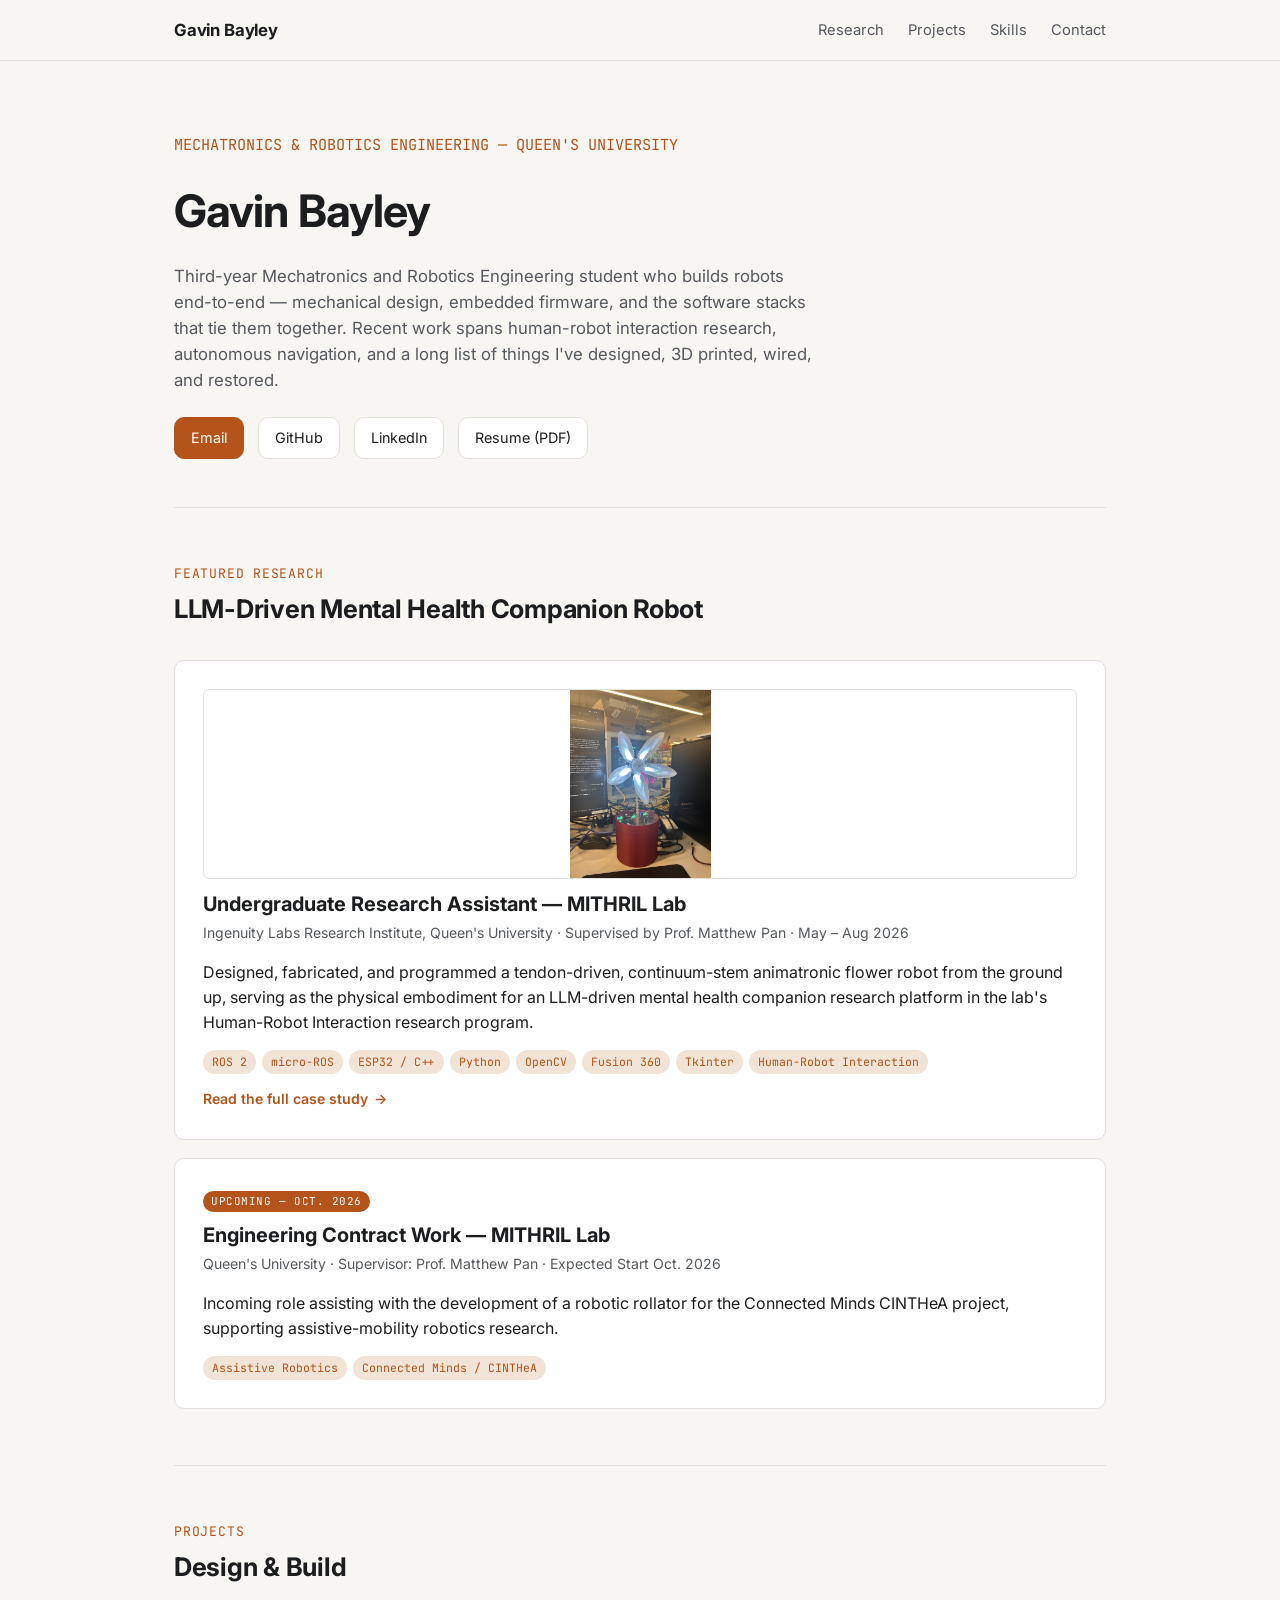
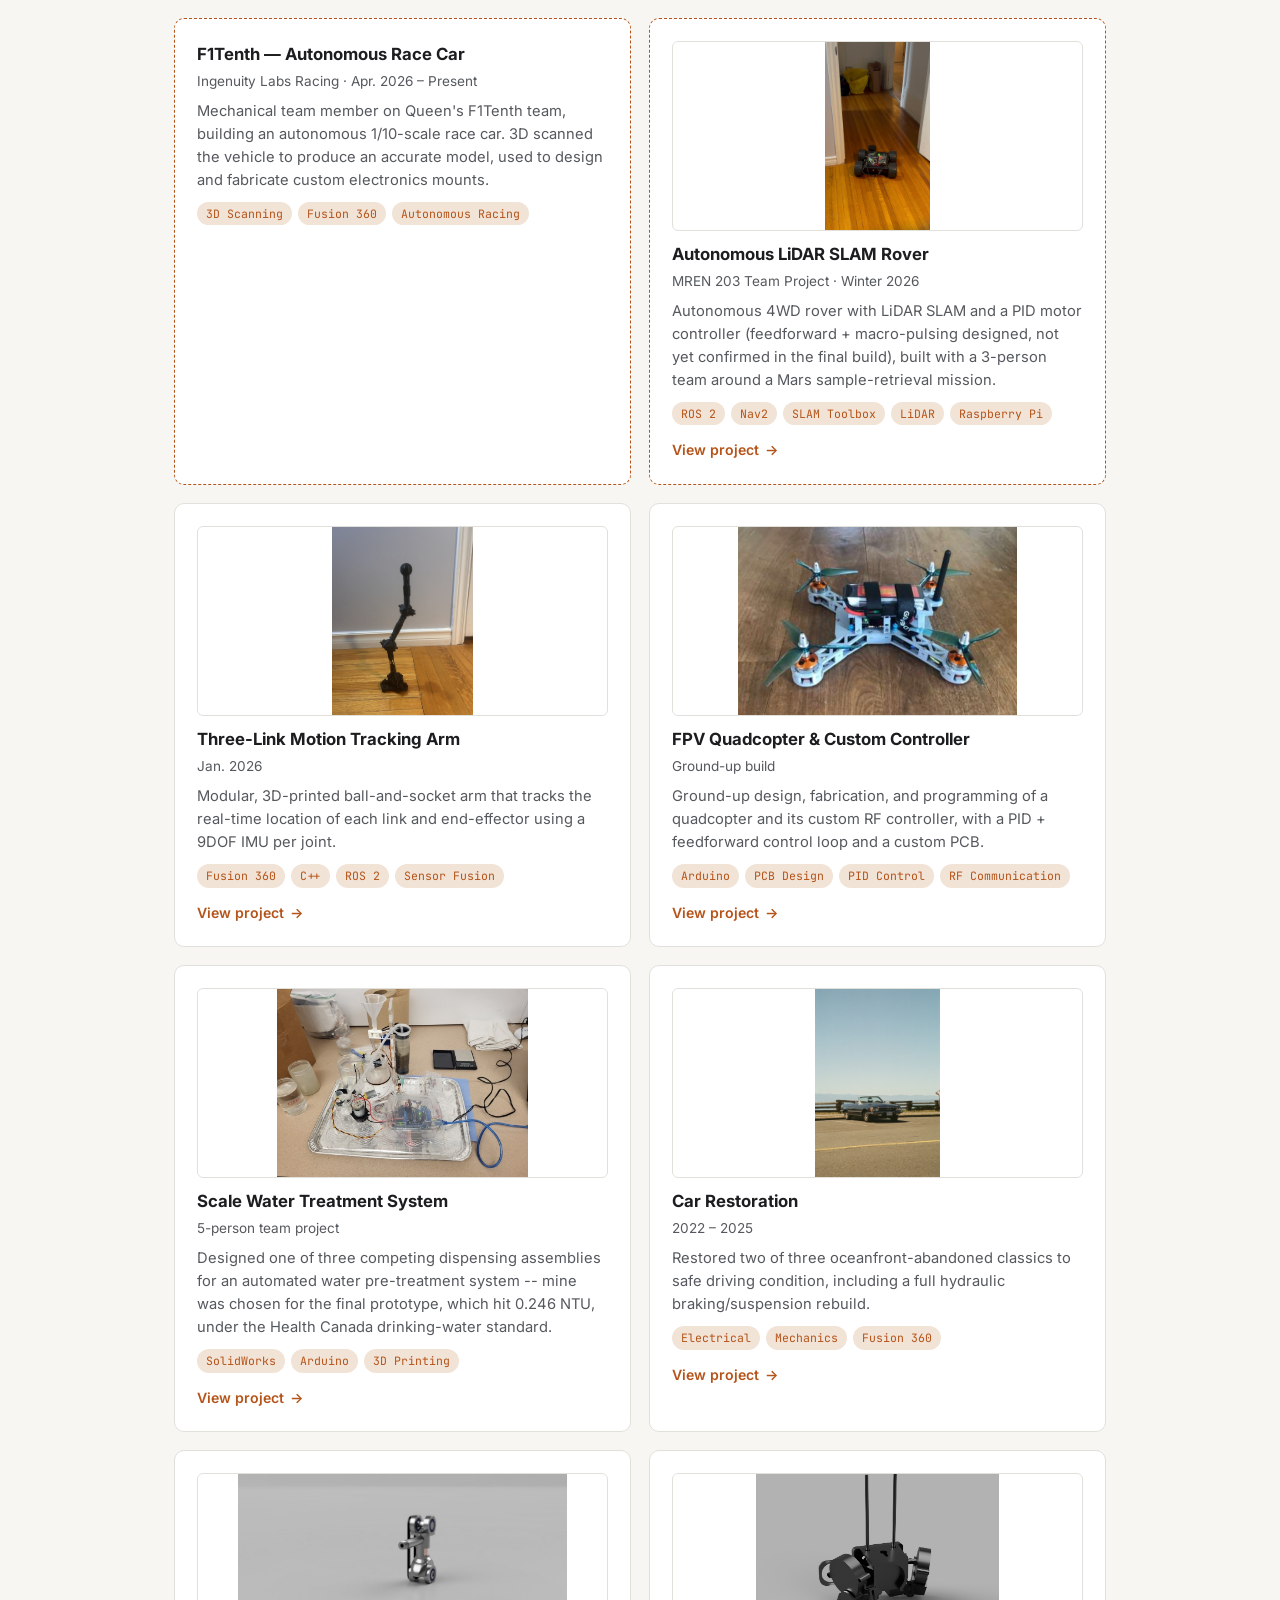
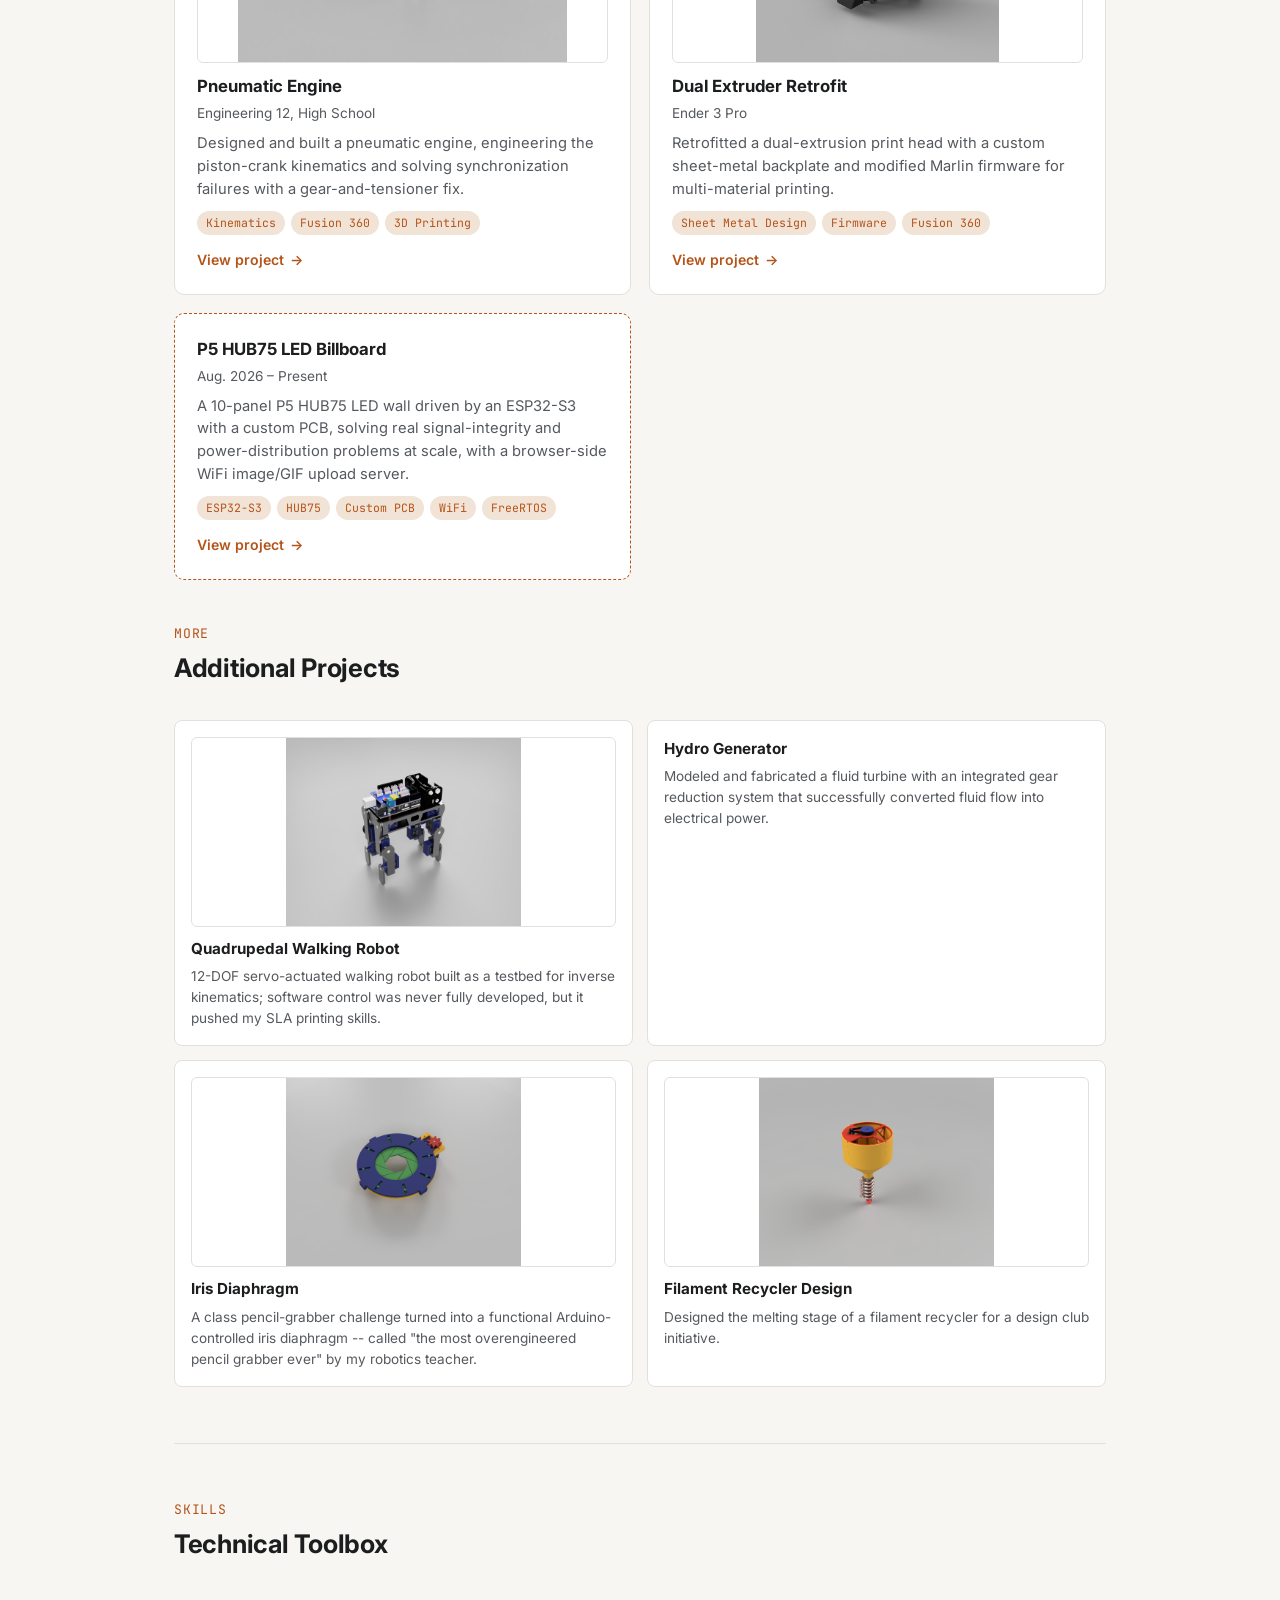
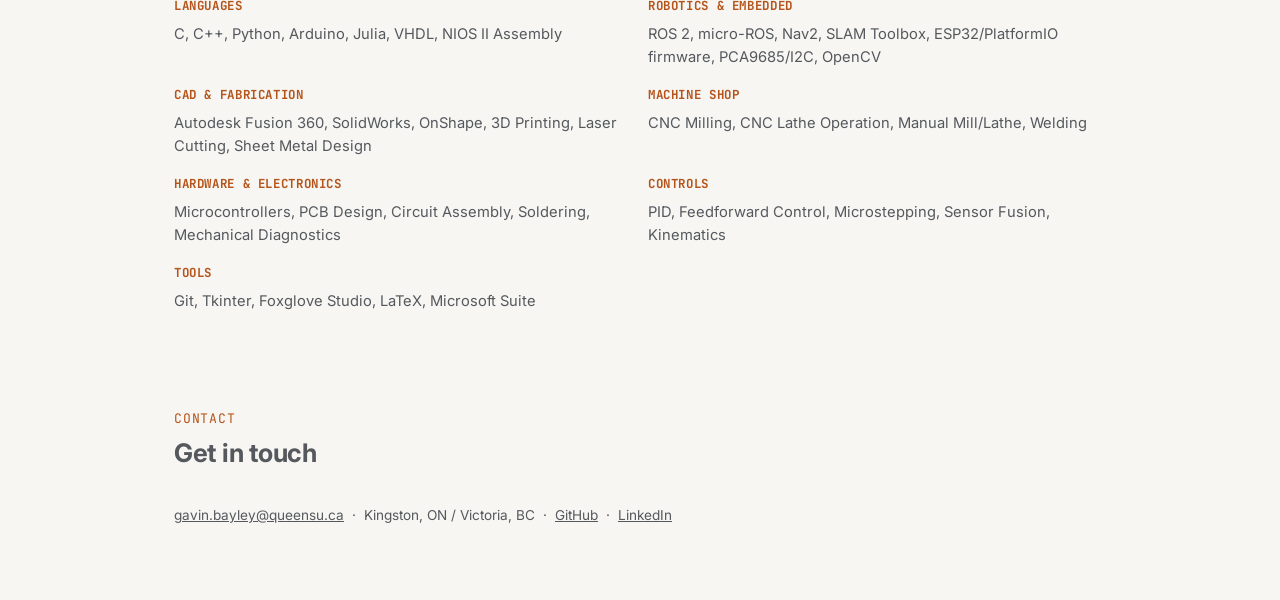
==== index.html @ 3bbd6a39 "Add real Rolls-Royce photos, driving video, and the correct factory wiring diagram Expand the Rolls-" ====
<!doctype html>
<html lang="en">
<head>
<meta charset="UTF-8">
<meta name="viewport" content="width=device-width, initial-scale=1.0">
<title>Gavin Bayley — Portfolio</title>
<meta name="description" content="Mechatronics & Robotics Engineering student at Queen's University. Robotics, embedded systems, and mechanical design portfolio.">
<link rel="preconnect" href="https://fonts.googleapis.com">
<link rel="preconnect" href="https://fonts.gstatic.com" crossorigin>
<link href="https://fonts.googleapis.com/css2?family=Inter:wght@400;500;600;700&family=JetBrains+Mono:wght@400;500&display=swap" rel="stylesheet">
<link rel="stylesheet" href="style.css?v=7">
</head>
<body>

<header>
  <nav class="wrap">
    <a class="brand" href="#top">Gavin Bayley</a>
    <div class="navlinks">
      <a href="#research">Research</a>
      <a href="#projects">Projects</a>
      <a href="#skills">Skills</a>
      <a href="#contact">Contact</a>
    </div>
  </nav>
</header>

<div class="wrap">

  <section class="hero" id="top">
    <div class="role">MECHATRONICS &amp; ROBOTICS ENGINEERING — QUEEN'S UNIVERSITY</div>
    <h1>Gavin Bayley</h1>
    <p class="lede">
      Third-year Mechatronics and Robotics Engineering student who builds robots end-to-end —
      mechanical design, embedded firmware, and the software stacks that tie them together. Recent
      work spans human-robot interaction research, autonomous navigation, and a long list of things
      I've designed, 3D printed, wired, and restored.
    </p>
    <div class="hero-links">
      <a class="btn primary" href="mailto:gavin.bayley@queensu.ca">Email</a>
      <a class="btn" href="#">GitHub <!-- TODO: add your GitHub URL --></a>
      <a class="btn" href="#">LinkedIn <!-- TODO: add your LinkedIn URL --></a>
      <a class="btn" href="GavinBayley_Resume.pdf">Resume (PDF)</a>
    </div>
  </section>

  <!-- ================= RESEARCH ================= -->
  <section id="research">
    <div class="section-head">
      <div class="kicker">Featured Research</div>
      <h2>LLM-Driven Mental Health Companion Robot</h2>
    </div>

    <a class="feature-card-link" href="projects/flower-robot.html">
      <div class="feature-card">
        <img class="card-thumb" src="images/flower-robot/10.jpg" alt="The fully assembled flower robot, powered on, in the lab">
        <h3>Undergraduate Research Assistant — MITHRIL Lab</h3>
        <div class="meta">Ingenuity Labs Research Institute, Queen's University · Supervised by Prof. Matthew Pan · May – Aug 2026</div>

        <p>
          Designed, fabricated, and programmed a tendon-driven, continuum-stem animatronic flower
          robot from the ground up, serving as the physical embodiment for an LLM-driven mental
          health companion research platform in the lab's Human-Robot Interaction research program.
        </p>

        <div class="tags">
          <span class="tag">ROS 2</span><span class="tag">micro-ROS</span><span class="tag">ESP32 / C++</span>
          <span class="tag">Python</span><span class="tag">OpenCV</span><span class="tag">Fusion 360</span>
          <span class="tag">Tkinter</span><span class="tag">Human-Robot Interaction</span>
        </div>

        <div class="view-link">Read the full case study <span class="arrow">→</span></div>
      </div>
    </a>

    <div class="feature-card" style="margin-top:18px;">
      <span class="badge">Upcoming — Oct. 2026</span>
      <h3>Engineering Contract Work — MITHRIL Lab</h3>
      <div class="meta">Queen's University · Supervisor: Prof. Matthew Pan · Expected Start Oct. 2026</div>
      <p>
        Incoming role assisting with the development of a robotic rollator for the Connected Minds
        CINTHeA project, supporting assistive-mobility robotics research.
      </p>
      <div class="tags">
        <span class="tag">Assistive Robotics</span><span class="tag">Connected Minds / CINTHeA</span>
      </div>
    </div>
  </section>

  <!-- ================= PROJECTS ================= -->
  <section id="projects">
    <div class="section-head">
      <div class="kicker">Projects</div>
      <h2>Design &amp; Build</h2>
    </div>

    <div class="grid">

      <!-- F1Tenth -->
      <div class="card draft">
        <h3>F1Tenth — Autonomous Race Car</h3>
        <div class="sub">Ingenuity Labs Racing · Apr. 2026 – Present</div>
        <p>Mechanical team member on Queen's F1Tenth team, building an autonomous 1/10-scale
          race car. 3D scanned the vehicle to produce an accurate model, used to design and
          fabricate custom electronics mounts.</p>
        <div class="tags">
          <span class="tag">3D Scanning</span><span class="tag">Fusion 360</span><span class="tag">Autonomous Racing</span>
        </div>
      </div>

      <!-- Autonomous LiDAR SLAM Rover -->
      <a class="card-link" href="projects/slam-robot.html">
        <div class="card draft">
          <img class="card-thumb" src="images/slam-robot/01.jpg" alt="Autonomous LiDAR SLAM Rover driving across a hardwood floor, live">
          <h3>Autonomous LiDAR SLAM Rover</h3>
          <div class="sub">MREN 203 Team Project · Winter 2026</div>
          <p>Autonomous 4WD rover with LiDAR SLAM and a PID motor controller (feedforward +
            macro-pulsing designed, not yet confirmed in the final build), built with a 3-person
            team around a Mars sample-retrieval mission.</p>
          <div class="tags">
            <span class="tag">ROS 2</span><span class="tag">Nav2</span><span class="tag">SLAM Toolbox</span>
            <span class="tag">LiDAR</span><span class="tag">Raspberry Pi</span>
          </div>
          <div class="view-link">View project <span class="arrow">→</span></div>
        </div>
      </a>

      <!-- Three Link Motion Tracking Arm -->
      <a class="card-link" href="projects/three-link-arm.html">
        <div class="card">
          <img class="card-thumb" src="images/three-link-arm/04.jpg" alt="The three-link motion tracking arm standing upright">
          <h3>Three-Link Motion Tracking Arm</h3>
          <div class="sub">Jan. 2026</div>
          <p>Modular, 3D-printed ball-and-socket arm that tracks the real-time location of each
            link and end-effector using a 9DOF IMU per joint.</p>
          <div class="tags">
            <span class="tag">Fusion 360</span><span class="tag">C++</span><span class="tag">ROS 2</span>
            <span class="tag">Sensor Fusion</span>
          </div>
          <div class="view-link">View project <span class="arrow">→</span></div>
        </div>
      </a>

      <!-- FPV Quadcopter -->
      <a class="card-link" href="projects/fpv-quadcopter.html">
        <div class="card">
          <img class="card-thumb" src="images/fpv-quadcopter/04.jpg" alt="The assembled FPV quadcopter">
          <h3>FPV Quadcopter &amp; Custom Controller</h3>
          <div class="sub">Ground-up build</div>
          <p>Ground-up design, fabrication, and programming of a quadcopter and its custom RF
            controller, with a PID + feedforward control loop and a custom PCB.</p>
          <div class="tags">
            <span class="tag">Arduino</span><span class="tag">PCB Design</span><span class="tag">PID Control</span>
            <span class="tag">RF Communication</span>
          </div>
          <div class="view-link">View project <span class="arrow">→</span></div>
        </div>
      </a>

      <!-- Scale Water Treatment System -->
      <a class="card-link" href="projects/water-treatment.html">
        <div class="card">
          <img class="card-thumb" src="images/water-treatment/06.jpg" alt="The completed water pre-treatment prototype, fully assembled and running">
          <h3>Scale Water Treatment System</h3>
          <div class="sub">5-person team project</div>
          <p>Designed one of three competing dispensing assemblies for an automated water
            pre-treatment system -- mine was chosen for the final prototype, which hit 0.246 NTU,
            under the Health Canada drinking-water standard.</p>
          <div class="tags">
            <span class="tag">SolidWorks</span><span class="tag">Arduino</span><span class="tag">3D Printing</span>
          </div>
          <div class="view-link">View project <span class="arrow">→</span></div>
        </div>
      </a>

      <!-- Car Restoration -->
      <a class="card-link" href="projects/car-restoration.html">
        <div class="card">
          <img class="card-thumb" src="images/car-restoration/01.jpg" alt="Restored 1973 Mercedes 450SL parked by the water">
          <h3>Car Restoration</h3>
          <div class="sub">2022 – 2025</div>
          <p>Restored two of three oceanfront-abandoned classics to safe driving condition,
            including a full hydraulic braking/suspension rebuild.</p>
          <div class="tags">
            <span class="tag">Electrical</span><span class="tag">Mechanics</span><span class="tag">Fusion 360</span>
          </div>
          <div class="view-link">View project <span class="arrow">→</span></div>
        </div>
      </a>

      <!-- Pneumatic Engine -->
      <a class="card-link" href="projects/pneumatic-engine.html">
        <div class="card">
          <img class="card-thumb" src="images/pneumatic-engine/02.jpg" alt="Fusion 360 rendering of the pneumatic engine">
          <h3>Pneumatic Engine</h3>
          <div class="sub">Engineering 12, High School</div>
          <p>Designed and built a pneumatic engine, engineering the piston-crank kinematics and
            solving synchronization failures with a gear-and-tensioner fix.</p>
          <div class="tags">
            <span class="tag">Kinematics</span><span class="tag">Fusion 360</span><span class="tag">3D Printing</span>
          </div>
          <div class="view-link">View project <span class="arrow">→</span></div>
        </div>
      </a>

      <!-- Dual Extruder Retrofit -->
      <a class="card-link" href="projects/dual-extruder.html">
        <div class="card">
          <img class="card-thumb" src="images/dual-extruder/01.jpg" alt="Rendering of the dual-extruder backplate assembly">
          <h3>Dual Extruder Retrofit</h3>
          <div class="sub">Ender 3 Pro</div>
          <p>Retrofitted a dual-extrusion print head with a custom sheet-metal backplate and
            modified Marlin firmware for multi-material printing.</p>
          <div class="tags">
            <span class="tag">Sheet Metal Design</span><span class="tag">Firmware</span><span class="tag">Fusion 360</span>
          </div>
          <div class="view-link">View project <span class="arrow">→</span></div>
        </div>
      </a>

      <!-- P5 HUB75 LED Billboard -->
      <a class="card-link" href="projects/led-billboard.html">
        <div class="card draft">
          <h3>P5 HUB75 LED Billboard</h3>
          <div class="sub">Aug. 2026 – Present</div>
          <p>A 10-panel P5 HUB75 LED wall driven by an ESP32-S3 with a custom PCB, solving
            real signal-integrity and power-distribution problems at scale, with a browser-side
            WiFi image/GIF upload server.</p>
          <div class="tags">
            <span class="tag">ESP32-S3</span><span class="tag">HUB75</span><span class="tag">Custom PCB</span>
            <span class="tag">WiFi</span><span class="tag">FreeRTOS</span>
          </div>
          <div class="view-link">View project <span class="arrow">→</span></div>
        </div>
      </a>

    </div>

    <!-- Additional smaller projects -->
    <div class="section-head" style="margin-top:44px;">
      <div class="kicker">More</div>
      <h2>Additional Projects</h2>
    </div>
    <div class="mini-grid">
      <div class="mini-card">
        <img class="card-thumb" src="images/quadruped/01.jpg" alt="Rendering of the quadrupedal walking robot">
        <h4>Quadrupedal Walking Robot</h4>
        <p>12-DOF servo-actuated walking robot built as a testbed for inverse kinematics; software
          control was never fully developed, but it pushed my SLA printing skills.</p>
      </div>
      <div class="mini-card">
        <h4>Hydro Generator</h4>
        <p>Modeled and fabricated a fluid turbine with an integrated gear reduction system that
          successfully converted fluid flow into electrical power.</p>
      </div>
      <div class="mini-card">
        <img class="card-thumb" src="images/iris-diaphragm/01.jpg" alt="Rendering of the Arduino-controlled iris diaphragm">
        <h4>Iris Diaphragm</h4>
        <p>A class pencil-grabber challenge turned into a functional Arduino-controlled iris
          diaphragm -- called "the most overengineered pencil grabber ever" by my robotics teacher.</p>
      </div>
      <div class="mini-card">
        <img class="card-thumb" src="images/filament-recycler/02.jpg" alt="Rendering of the filament recycler melting stage">
        <h4>Filament Recycler Design</h4>
        <p>Designed the melting stage of a filament recycler for a design club initiative.</p>
      </div>
    </div>
  </section>

  <!-- ================= SKILLS ================= -->
  <section id="skills">
    <div class="section-head">
      <div class="kicker">Skills</div>
      <h2>Technical Toolbox</h2>
    </div>
    <div class="skills-grid">
      <div class="skill-group">
        <h4>Languages</h4>
        <p>C, C++, Python, Arduino, Julia, VHDL, NIOS II Assembly</p>
      </div>
      <div class="skill-group">
        <h4>Robotics &amp; Embedded</h4>
        <p>ROS 2, micro-ROS, Nav2, SLAM Toolbox, ESP32/PlatformIO firmware, PCA9685/I2C, OpenCV</p>
      </div>
      <div class="skill-group">
        <h4>CAD &amp; Fabrication</h4>
        <p>Autodesk Fusion 360, SolidWorks, OnShape, 3D Printing, Laser Cutting, Sheet Metal Design</p>
      </div>
      <div class="skill-group">
        <h4>Machine Shop</h4>
        <p>CNC Milling, CNC Lathe Operation, Manual Mill/Lathe, Welding</p>
      </div>
      <div class="skill-group">
        <h4>Hardware &amp; Electronics</h4>
        <p>Microcontrollers, PCB Design, Circuit Assembly, Soldering, Mechanical Diagnostics</p>
      </div>
      <div class="skill-group">
        <h4>Controls</h4>
        <p>PID, Feedforward Control, Microstepping, Sensor Fusion, Kinematics</p>
      </div>
      <div class="skill-group">
        <h4>Tools</h4>
        <p>Git, Tkinter, Foxglove Studio, LaTeX, Microsoft Suite</p>
      </div>
    </div>
  </section>

  <!-- ================= CONTACT ================= -->
  <footer id="contact">
    <div class="section-head">
      <div class="kicker">Contact</div>
      <h2>Get in touch</h2>
    </div>
    <p>
      <a href="mailto:gavin.bayley@queensu.ca">gavin.bayley@queensu.ca</a>
      &nbsp;·&nbsp; Kingston, ON / Victoria, BC
      &nbsp;·&nbsp; <a href="#"><!-- TODO: GitHub link -->GitHub</a>
      &nbsp;·&nbsp; <a href="#"><!-- TODO: LinkedIn link -->LinkedIn</a>
    </p>
  </footer>

</div>

</body>
</html>
---- style.css ----
/* ---------- design tokens ---------- */
:root {
  --bg: #f7f6f3;
  --bg-elevated: #ffffff;
  --text: #1b1d1f;
  --text-dim: #55595e;
  --border: #e2e0da;
  --accent: #b5541a;
  --accent-soft: #f1e3d6;
  --mono: 'JetBrains Mono', ui-monospace, SFMono-Regular, Menlo, Consolas, monospace;
  --sans: 'Inter', -apple-system, BlinkMacSystemFont, 'Segoe UI', sans-serif;
  --radius: 10px;
  --placeholder-bg: repeating-linear-gradient(45deg, #eae7e0, #eae7e0 10px, #e2ded4 10px, #e2ded4 20px);
}

@media (prefers-color-scheme: dark) {
  :root {
    --bg: #14151a;
    --bg-elevated: #1c1e24;
    --text: #ecebe8;
    --text-dim: #9a9ea5;
    --border: #2c2e35;
    --accent: #e08a4d;
    --accent-soft: #33291f;
    --placeholder-bg: repeating-linear-gradient(45deg, #22242b, #22242b 10px, #1c1e24 10px, #1c1e24 20px);
  }
}

* { box-sizing: border-box; }

html { scroll-behavior: smooth; }

body {
  margin: 0;
  background: var(--bg);
  color: var(--text);
  font-family: var(--sans);
  line-height: 1.55;
  -webkit-font-smoothing: antialiased;
}

.wrap {
  max-width: 980px;
  margin: 0 auto;
  padding: 0 24px;
}

/* ---------- header / nav ---------- */
header {
  position: sticky;
  top: 0;
  z-index: 10;
  background: color-mix(in srgb, var(--bg) 88%, transparent);
  backdrop-filter: blur(8px);
  border-bottom: 1px solid var(--border);
}

nav.wrap {
  display: flex;
  align-items: center;
  justify-content: space-between;
  height: 60px;
}

.brand {
  font-weight: 700;
  letter-spacing: -0.01em;
  color: var(--text);
  text-decoration: none;
  font-size: 1.05rem;
}

.navlinks {
  display: flex;
  gap: 24px;
  font-size: 0.92rem;
}

.navlinks a {
  color: var(--text-dim);
  text-decoration: none;
}

.navlinks a:hover { color: var(--accent); }

/* ---------- hero ---------- */
.hero {
  padding: 72px 0 48px;
}

.hero h1 {
  font-size: clamp(2rem, 5vw, 2.8rem);
  margin: 0 0 8px;
  letter-spacing: -0.02em;
}

.hero .role {
  color: var(--accent);
  font-family: var(--mono);
  font-size: 0.95rem;
  margin-bottom: 20px;
}

.hero p.lede {
  max-width: 640px;
  color: var(--text-dim);
  font-size: 1.05rem;
}

.hero-links {
  margin-top: 24px;
  display: flex;
  gap: 14px;
  flex-wrap: wrap;
}

.btn {
  display: inline-flex;
  align-items: center;
  gap: 8px;
  padding: 9px 16px;
  border-radius: var(--radius);
  border: 1px solid var(--border);
  text-decoration: none;
  color: var(--text);
  font-size: 0.9rem;
  background: var(--bg-elevated);
}

.btn.primary {
  background: var(--accent);
  border-color: var(--accent);
  color: #fff;
}

.btn:hover { border-color: var(--accent); }

/* ---------- sections ---------- */
section { padding: 56px 0; border-top: 1px solid var(--border); }
section:first-of-type { border-top: none; }

.section-head { margin-bottom: 32px; }

.section-head .kicker {
  font-family: var(--mono);
  color: var(--accent);
  font-size: 0.82rem;
  text-transform: uppercase;
  letter-spacing: 0.06em;
}

.section-head h2 {
  margin: 4px 0 0;
  font-size: 1.6rem;
  letter-spacing: -0.01em;
}

/* ---------- tags ---------- */
.tags {
  display: flex;
  flex-wrap: wrap;
  gap: 6px;
  margin: 10px 0 0;
}

.tag {
  font-family: var(--mono);
  font-size: 0.72rem;
  padding: 3px 9px;
  border-radius: 999px;
  background: var(--accent-soft);
  color: var(--accent);
  white-space: nowrap;
}

/* ---------- featured research card ---------- */
.feature-card {
  position: relative;
  overflow: hidden;
  background: var(--bg-elevated);
  border: 1px solid var(--border);
  border-radius: var(--radius);
  padding: 28px;
  transition: transform 0.22s cubic-bezier(0.2, 0.7, 0.3, 1), box-shadow 0.22s ease, border-color 0.22s ease;
}

.feature-card::before {
  content: "";
  position: absolute;
  top: 0;
  left: 0;
  height: 3px;
  width: 0%;
  background: var(--accent);
  transition: width 0.32s cubic-bezier(0.2, 0.7, 0.3, 1);
}

.feature-card .meta {
  color: var(--text-dim);
  font-size: 0.88rem;
  margin: 2px 0 14px;
}

.feature-card h3 {
  margin: 0;
  font-size: 1.25rem;
}

.feature-card ul {
  margin: 16px 0 0;
  padding-left: 20px;
}

.feature-card li { margin-bottom: 8px; }

.placeholder-img {
  background: var(--placeholder-bg);
  border: 1px dashed var(--border);
  border-radius: 8px;
  min-height: 140px;
  display: flex;
  align-items: center;
  justify-content: center;
  color: var(--text-dim);
  font-size: 0.78rem;
  font-family: var(--mono);
  text-align: center;
  padding: 10px;
  margin-top: 18px;
}

/* ---------- real photos ----------
   Standalone images (not hero/gallery) fill the column width at their
   own natural aspect ratio -- one free dimension (height:auto), so this
   can never crop or distort.
   Hero/gallery/card-thumb sit in a fixed-size box instead, because a
   box needs BOTH dimensions definite for object-fit to size an image
   inside it correctly -- width:100% plus only a max-height (both meant
   to stay flexible) doesn't reliably cross-solve for the other side and
   can silently distort the image. object-fit:contain here guarantees
   no cropping and no distortion; the trade-off is some letterboxing for
   images whose aspect ratio is far from the box's, which beats both of
   the alternatives. */
.photo {
  display: block;
  width: 100%;
  height: auto;
  border-radius: 8px;
  border: 1px solid var(--border);
}

.photo.hero {
  width: 100%;
  height: 480px;
  object-fit: contain;
  background: var(--bg-elevated);
  margin: 18px 0 0;
}

.gallery .photo {
  width: 100%;
  height: 320px;
  object-fit: contain;
  background: var(--bg-elevated);
  margin: 0;
}

.card-thumb {
  display: block;
  width: 100%;
  height: 190px;
  object-fit: contain;
  background: var(--bg-elevated);
  margin: 0 0 10px;
  border-radius: 6px;
  border: 1px solid var(--border);
}

/* ---------- project grid ---------- */
.grid {
  display: grid;
  grid-template-columns: repeat(2, 1fr);
  gap: 18px;
}

@media (max-width: 700px) {
  .grid { grid-template-columns: 1fr; }
}

.card {
  position: relative;
  overflow: hidden;
  background: var(--bg-elevated);
  border: 1px solid var(--border);
  border-radius: var(--radius);
  padding: 22px;
  transition: transform 0.22s cubic-bezier(0.2, 0.7, 0.3, 1), box-shadow 0.22s ease, border-color 0.22s ease;
}

.card::before {
  content: "";
  position: absolute;
  top: 0;
  left: 0;
  height: 3px;
  width: 0%;
  background: var(--accent);
  transition: width 0.32s cubic-bezier(0.2, 0.7, 0.3, 1);
}

.card h3 {
  margin: 0 0 4px;
  font-size: 1.05rem;
  color: var(--text);
}

.card .sub {
  color: var(--text-dim);
  font-size: 0.85rem;
  margin-bottom: 6px;
}

.card p { font-size: 0.92rem; color: var(--text-dim); margin: 8px 0; }

.card ul { margin: 8px 0 0; padding-left: 18px; font-size: 0.9rem; }
.card li { margin-bottom: 4px; }

.card.draft {
  border-style: dashed;
  border-color: var(--accent);
}

.badge {
  display: inline-block;
  font-family: var(--mono);
  font-size: 0.68rem;
  text-transform: uppercase;
  letter-spacing: 0.05em;
  padding: 2px 8px;
  border-radius: 999px;
  background: var(--accent);
  color: #fff;
  margin-bottom: 8px;
}

/* ---------- mini grid (additional projects) ---------- */
.mini-grid {
  display: grid;
  grid-template-columns: repeat(2, 1fr);
  gap: 14px;
  margin-top: 18px;
}

@media (max-width: 700px) {
  .mini-grid { grid-template-columns: 1fr; }
}

.mini-card {
  border: 1px solid var(--border);
  border-radius: 8px;
  padding: 16px;
  background: var(--bg-elevated);
}

.mini-card h4 { margin: 0 0 6px; font-size: 0.95rem; }
.mini-card p { margin: 0; font-size: 0.85rem; color: var(--text-dim); }

/* ---------- skills ---------- */
.skills-grid {
  display: grid;
  grid-template-columns: repeat(2, 1fr);
  gap: 16px;
}

@media (max-width: 700px) {
  .skills-grid { grid-template-columns: 1fr; }
}

.skill-group h4 {
  font-family: var(--mono);
  font-size: 0.78rem;
  text-transform: uppercase;
  letter-spacing: 0.05em;
  color: var(--accent);
  margin: 0 0 8px;
}

.skill-group p { margin: 0; font-size: 0.92rem; color: var(--text-dim); }

/* ---------- clickable cards ---------- */
a.card-link, a.feature-card-link,
a.card-link:link, a.feature-card-link:link,
a.card-link:visited, a.feature-card-link:visited,
a.card-link:hover, a.feature-card-link:hover,
a.card-link:active, a.feature-card-link:active {
  display: block;
  text-decoration: none;
  color: var(--text);
}

a.card-link *, a.feature-card-link * {
  text-decoration: none;
}

a.card-link .card,
a.feature-card-link .feature-card {
  height: 100%;
  cursor: pointer;
}

/* "page opening" hover: card lifts, gains depth, and an accent bar unfurls across the top */
a.card-link:hover .card,
a.feature-card-link:hover .feature-card {
  border-color: var(--accent);
  transform: translateY(-4px) scale(1.012);
  box-shadow: 0 16px 32px -16px rgba(0, 0, 0, 0.35);
}

a.card-link:hover .card::before,
a.feature-card-link:hover .feature-card::before {
  width: 100%;
}

a.card-link:active .card,
a.feature-card-link:active .feature-card {
  transform: translateY(-1px) scale(1.002);
  transition-duration: 0.08s;
}

.view-link {
  display: inline-flex;
  align-items: center;
  gap: 6px;
  margin-top: 14px;
  font-size: 0.88rem;
  font-weight: 600;
  color: var(--accent);
}

.view-link .arrow { display: inline-block; transition: transform 0.22s cubic-bezier(0.2, 0.7, 0.3, 1); }
a.card-link:hover .arrow,
a.feature-card-link:hover .arrow { transform: translateX(4px); }

/* ---------- footer ---------- */
footer {
  padding: 40px 0 60px;
  color: var(--text-dim);
  font-size: 0.85rem;
}

footer a { color: var(--text-dim); }

/* ==================================================
   PROJECT DETAIL PAGES
   ================================================== */
.back-link {
  display: inline-flex;
  align-items: center;
  gap: 6px;
  color: var(--text-dim);
  text-decoration: none;
  font-size: 0.9rem;
  margin-top: 28px;
}

.back-link:hover { color: var(--accent); }

.detail-head {
  margin: 28px 0 24px;
}

.detail-head h1 {
  font-size: clamp(1.7rem, 4vw, 2.3rem);
  margin: 6px 0 8px;
  letter-spacing: -0.01em;
}

.detail-head .meta {
  color: var(--text-dim);
  font-size: 0.92rem;
}

.placeholder-img.large {
  min-height: 260px;
  margin-top: 24px;
  font-size: 0.85rem;
}

.detail-body {
  max-width: 720px;
  margin-top: 32px;
  font-size: 1rem;
}

.detail-body p { color: var(--text-dim); }

.detail-body h3 {
  margin: 32px 0 10px;
  font-size: 1.1rem;
  color: var(--text);
}

.detail-body ul { padding-left: 20px; }
.detail-body li { margin-bottom: 10px; color: var(--text-dim); }
.detail-body li strong { color: var(--text); }

.gallery {
  display: grid;
  grid-template-columns: repeat(2, 1fr);
  gap: 14px;
  margin-top: 16px;
  align-items: start;
}

@media (max-width: 700px) {
  .gallery { grid-template-columns: 1fr; }
}

.gallery .placeholder-img { margin-top: 0; min-height: 120px; }

.detail-nav {
  display: flex;
  justify-content: space-between;
  margin: 56px 0 24px;
  padding-top: 24px;
  border-top: 1px solid var(--border);
  font-size: 0.9rem;
}

.detail-nav a { color: var(--text-dim); text-decoration: none; }
.detail-nav a:hover { color: var(--accent); }

/* ---------- architecture diagrams ---------- */
.diagram-wrap {
  margin: 18px 0 8px;
  padding: 16px;
  background: var(--bg-elevated);
  border: 1px solid var(--border);
  border-radius: var(--radius);
  overflow-x: auto;
}

.diagram-wrap svg { display: block; min-width: 560px; width: 100%; height: auto; font-family: var(--mono); }
.diagram-wrap .dcaption {
  margin: 10px 0 0;
  font-size: 0.78rem;
  color: var(--text-dim);
  font-family: var(--mono);
  text-align: center;
}

/* node/edge palette used inside diagram SVGs, referenced via var() so
   diagrams stay theme-consistent automatically */
.dg-node { fill: var(--bg-elevated); stroke: var(--border); stroke-width: 1.5; }
.dg-node-accent { fill: var(--accent-soft); stroke: var(--accent); stroke-width: 1.5; }
.dg-text { fill: var(--text); font-size: 12px; }
.dg-text-dim { fill: var(--text-dim); font-size: 10.5px; }
.dg-text-accent { fill: var(--accent); font-size: 10.5px; }
.dg-edge { stroke: var(--text-dim); stroke-width: 1.3; fill: none; }
.dg-edge-accent { stroke: var(--accent); stroke-width: 1.5; fill: none; }

/* ---------- technical reference tables ---------- */
.tech-table {
  width: 100%;
  border-collapse: collapse;
  margin: 16px 0;
  font-size: 0.86rem;
}

.tech-table th {
  text-align: left;
  font-family: var(--mono);
  font-size: 0.72rem;
  text-transform: uppercase;
  letter-spacing: 0.04em;
  color: var(--accent);
  border-bottom: 1px solid var(--border);
  padding: 8px 10px;
}

.tech-table td {
  padding: 9px 10px;
  border-bottom: 1px solid var(--border);
  color: var(--text-dim);
  vertical-align: top;
}

.tech-table td:first-child, .tech-table td.mono {
  font-family: var(--mono);
  font-size: 0.8rem;
  color: var(--text);
  white-space: nowrap;
}

.tech-table-wrap { overflow-x: auto; }

/* ---------- embedded video ---------- */
video.photo {
  width: 100%;
  max-height: none;
  aspect-ratio: 16 / 9;
  object-fit: contain;
  background: #000;
}
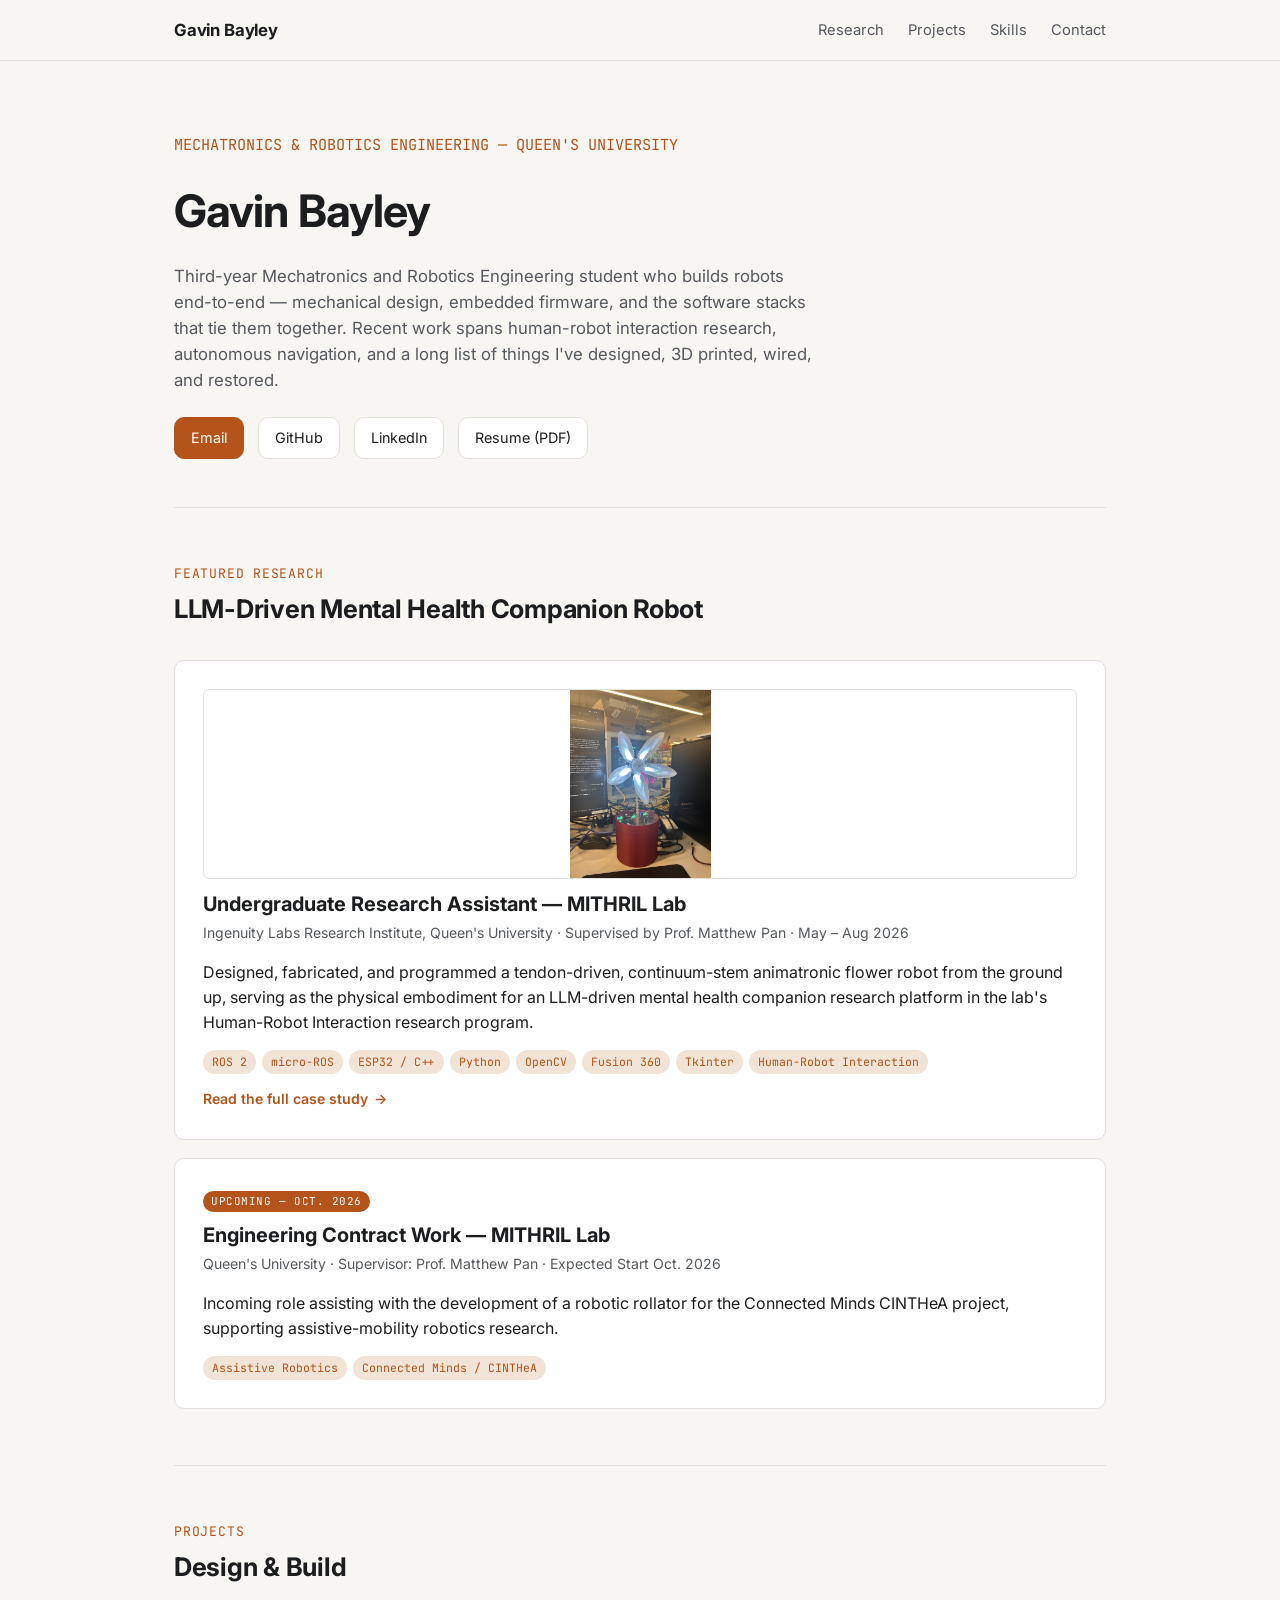
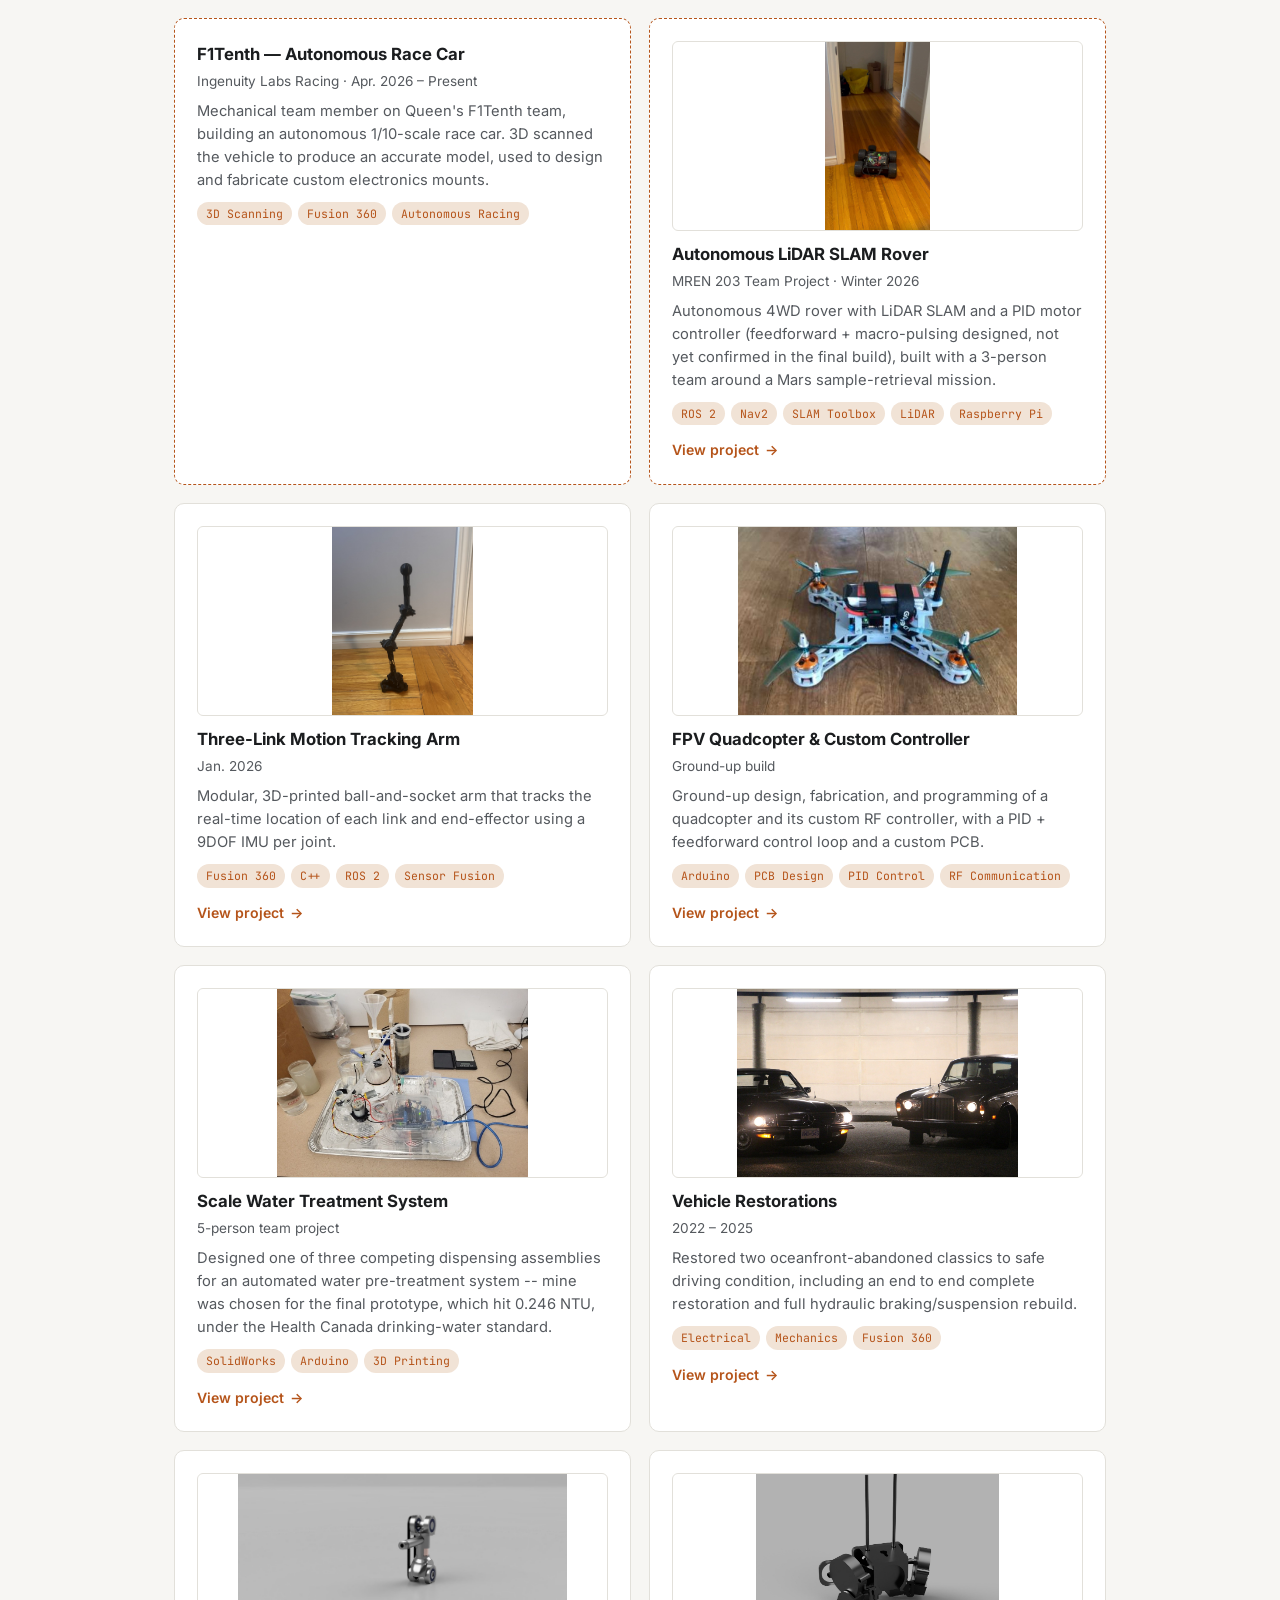
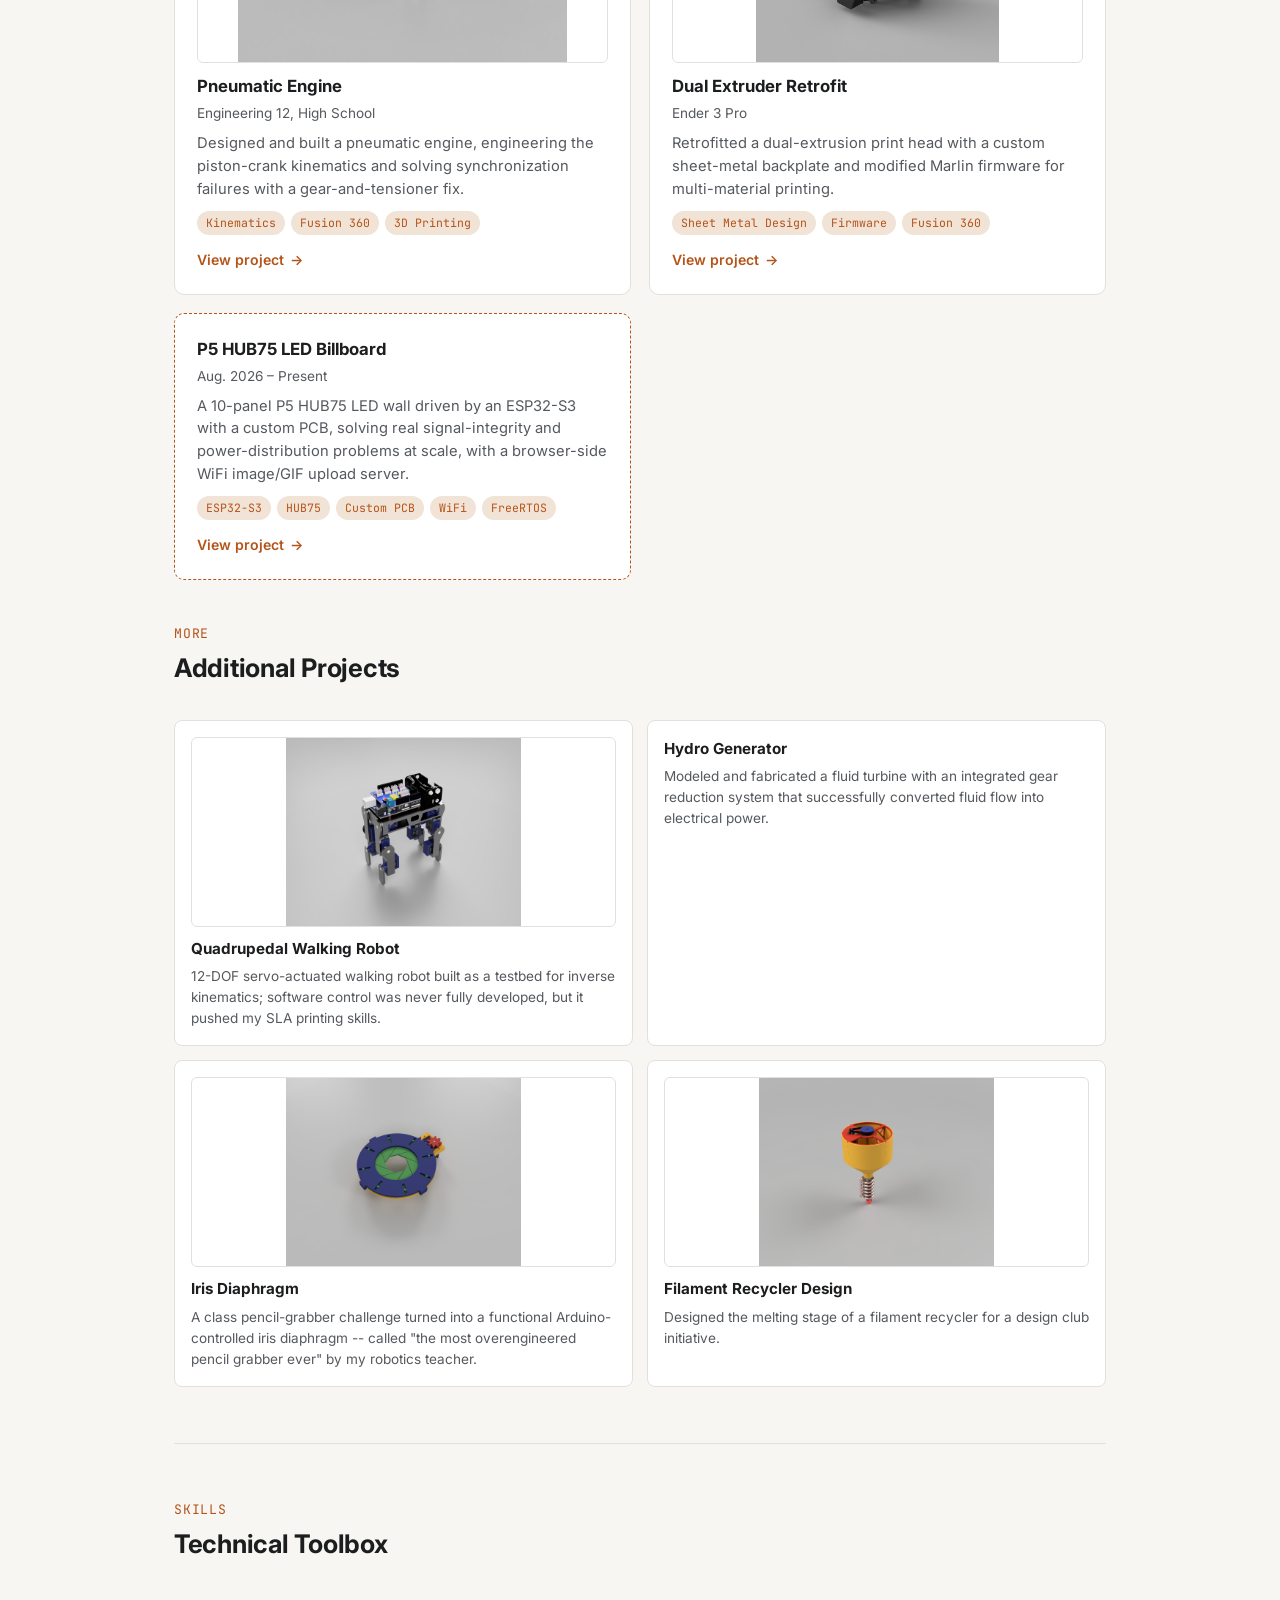
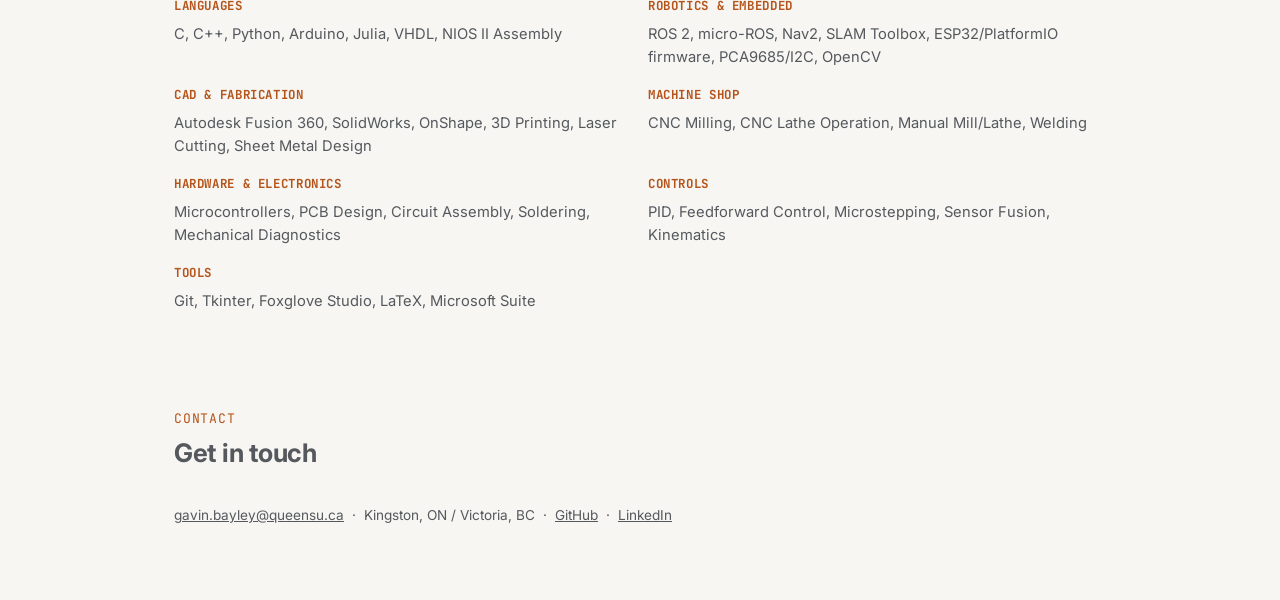
==== commit 53d60148: "Fix broken hero/thumbnail image paths and letterboxed gallery photo The car-restoration hero and hom" ====
--- a/index.html
+++ b/index.html
@@ -175,11 +175,11 @@
       <!-- Car Restoration -->
       <a class="card-link" href="projects/car-restoration.html">
         <div class="card">
-          <img class="card-thumb" src="images/car-restoration/01.jpg" alt="Restored 1973 Mercedes 450SL parked by the water">
-          <h3>Car Restoration</h3>
+          <img class="card-thumb" src="images/car-restoration/mercedes/41.jpg" alt="Rolls-Royce and Mercedes parked side by side under a parking garage at night">
+          <h3>Vehicle Restorations</h3>
           <div class="sub">2022 – 2025</div>
-          <p>Restored two of three oceanfront-abandoned classics to safe driving condition,
-            including a full hydraulic braking/suspension rebuild.</p>
+          <p>Restored two oceanfront-abandoned classics to safe driving condition,
+            including an end to end complete restoration and full hydraulic braking/suspension rebuild.</p>
           <div class="tags">
             <span class="tag">Electrical</span><span class="tag">Mechanics</span><span class="tag">Fusion 360</span>
           </div>
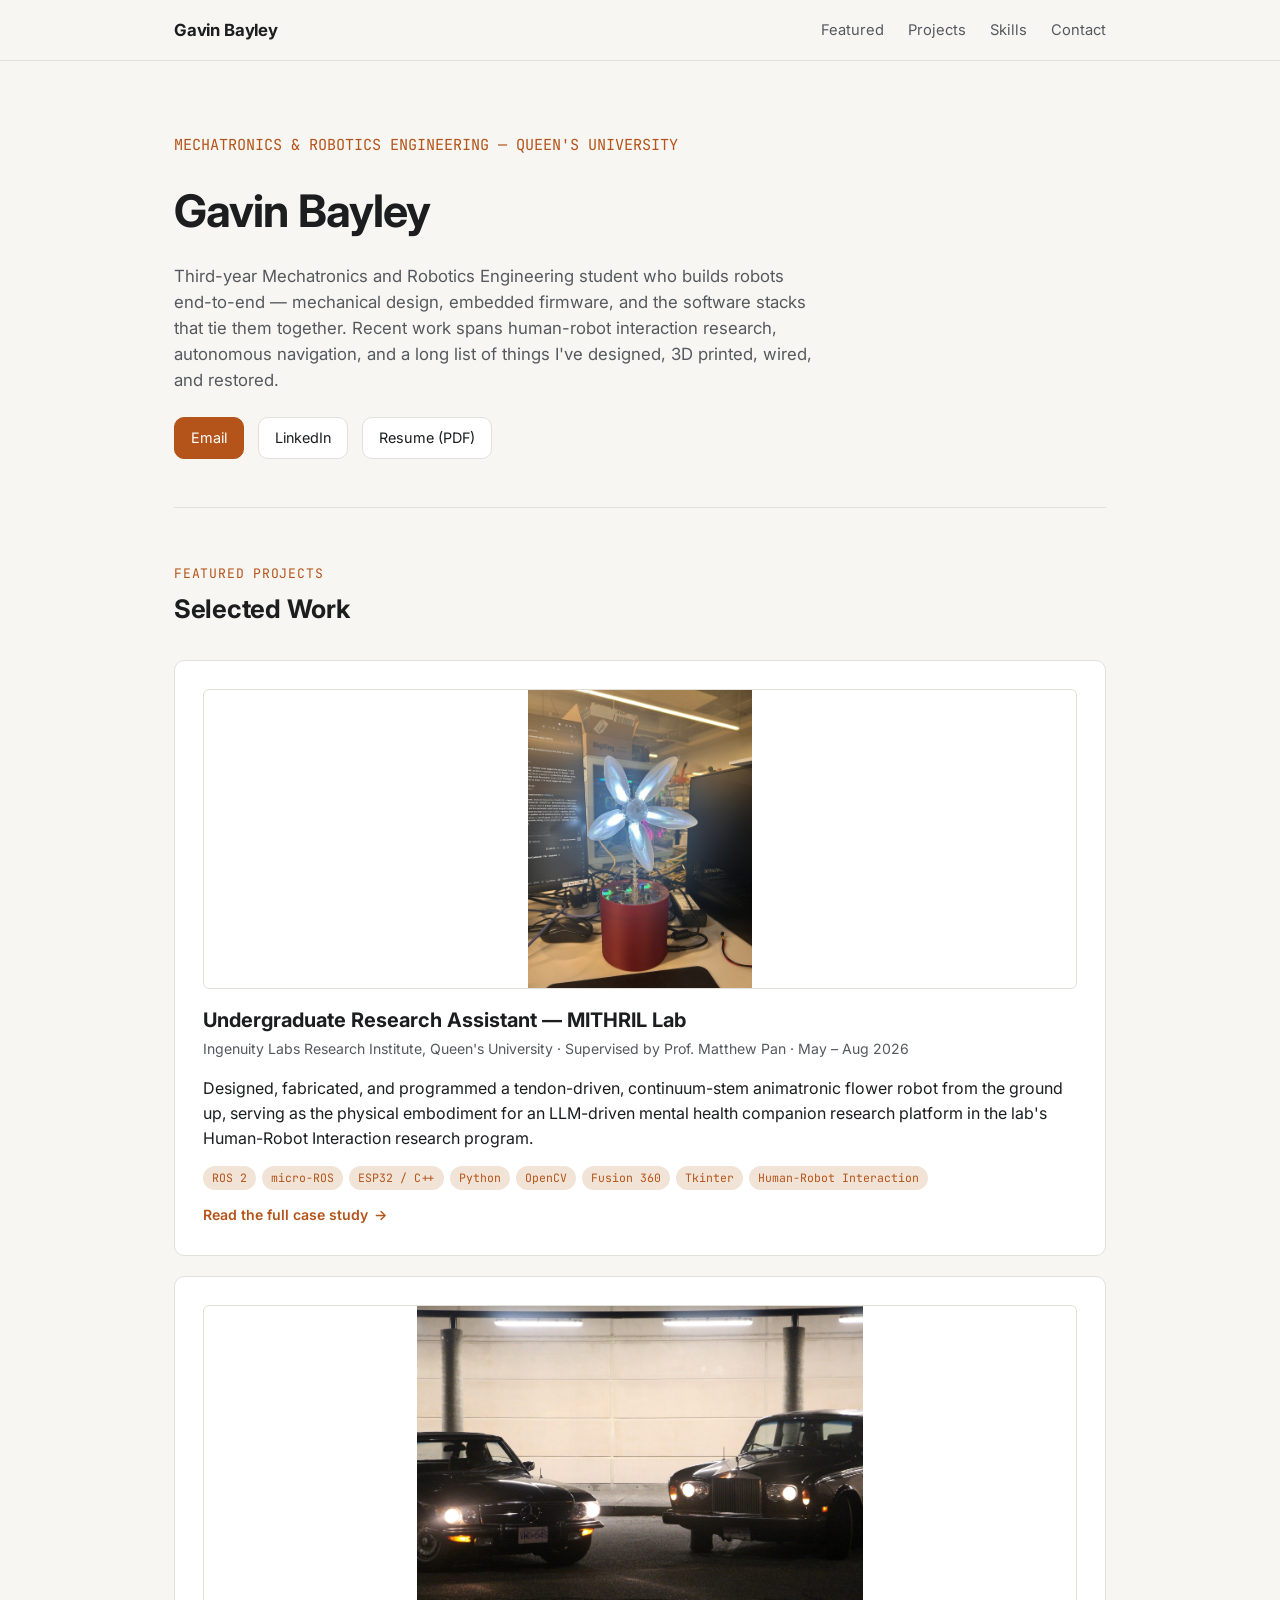
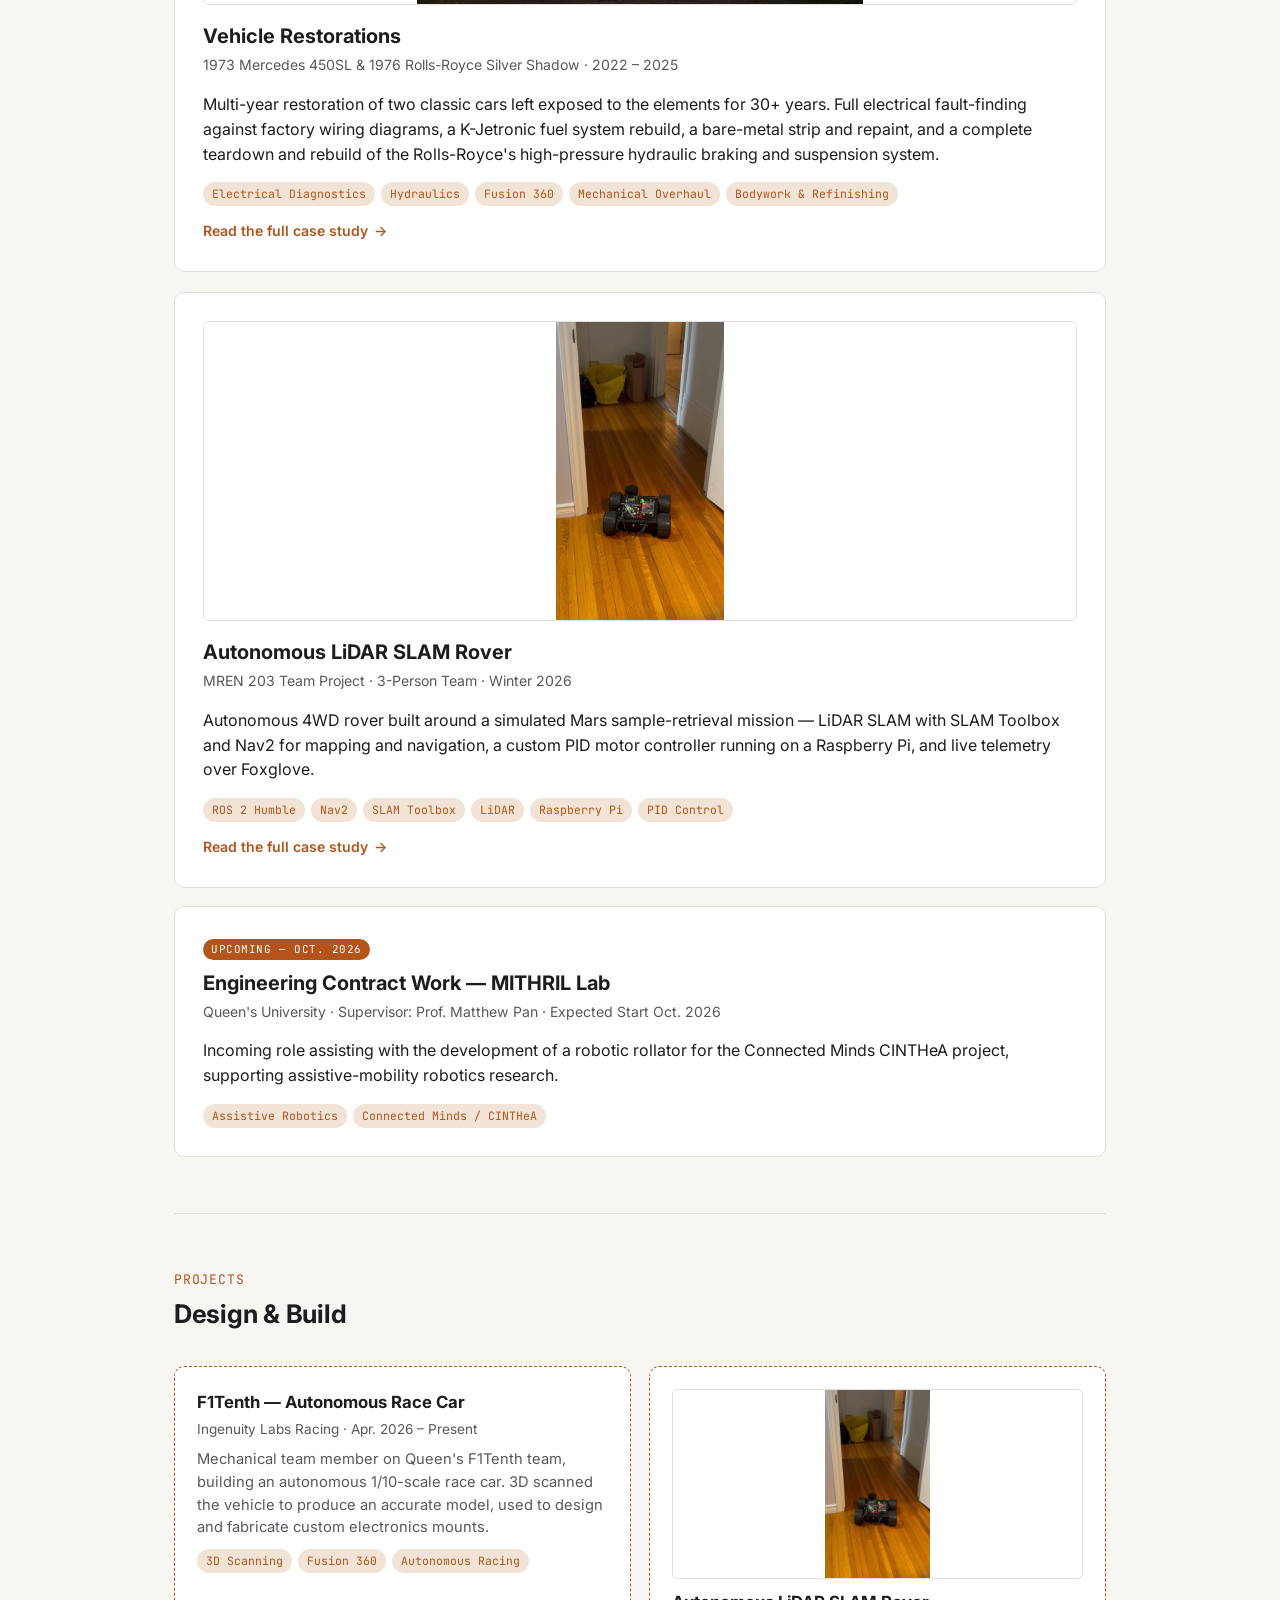
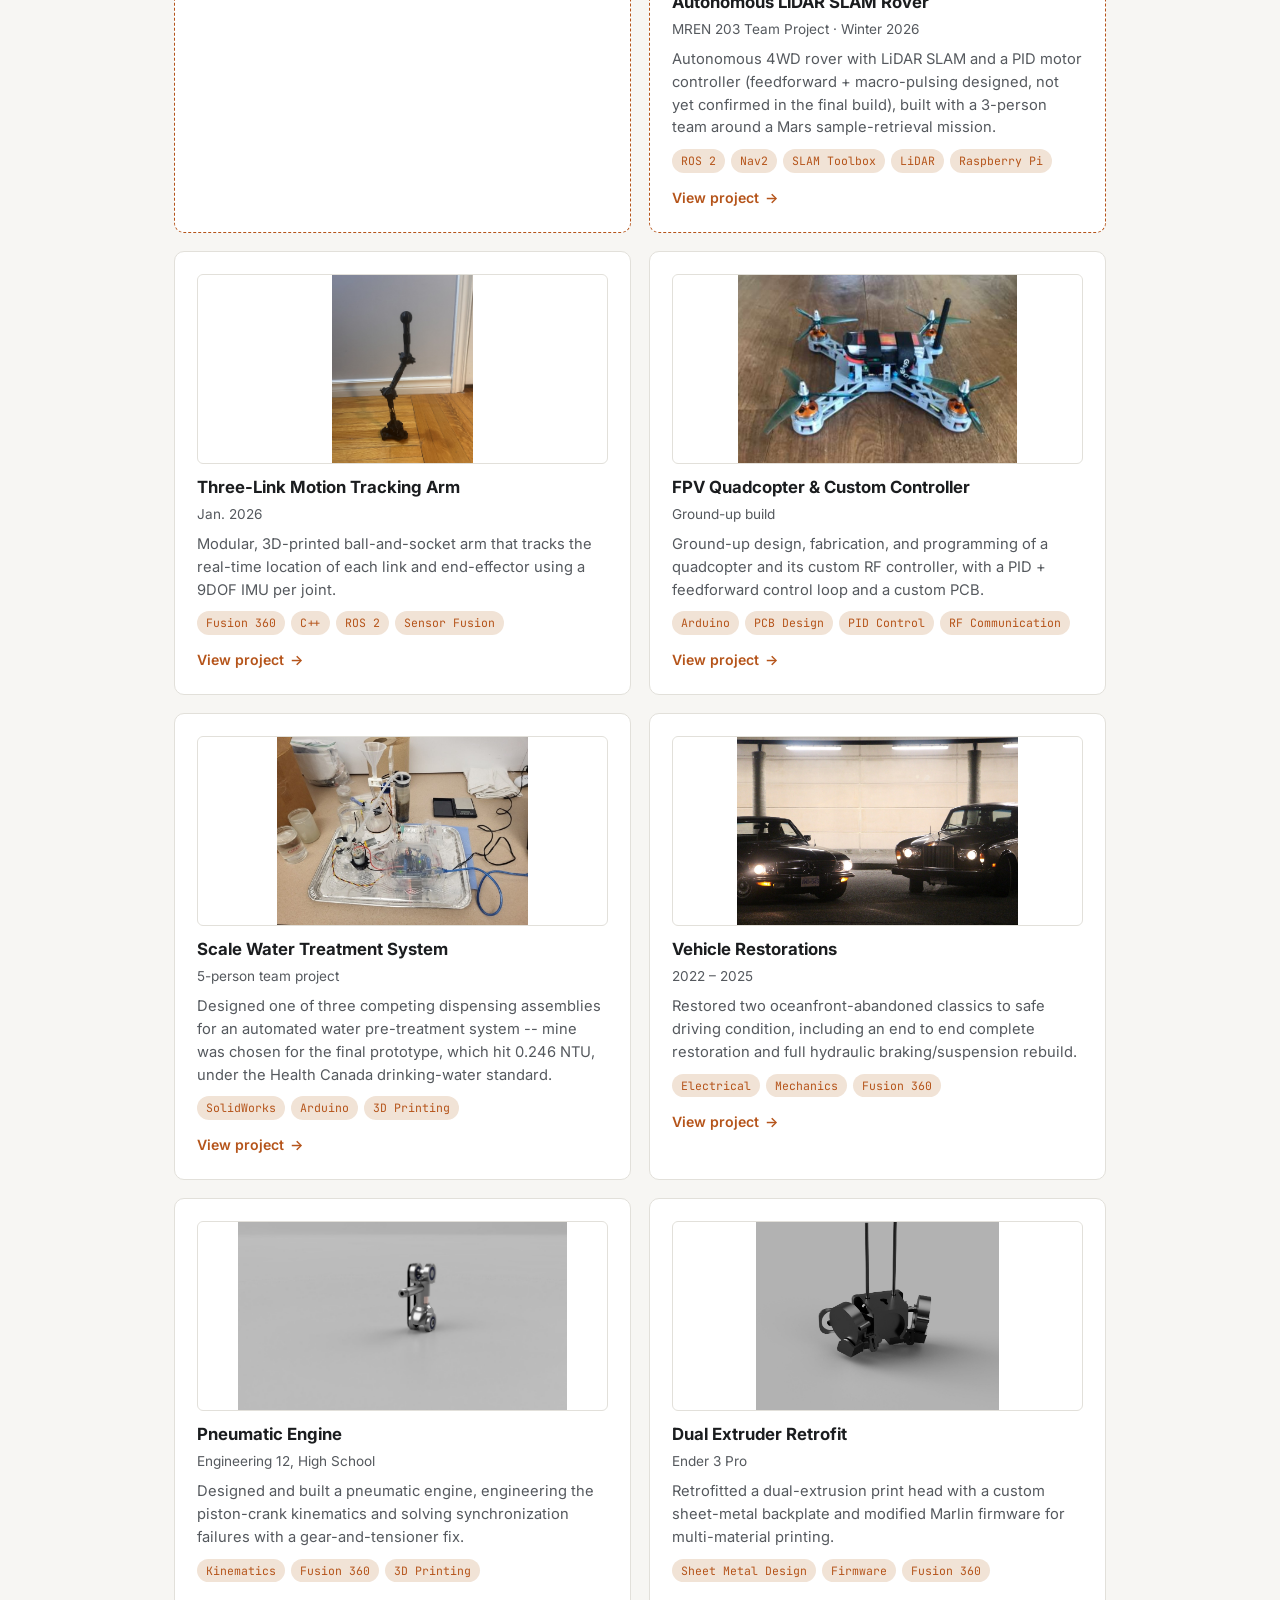
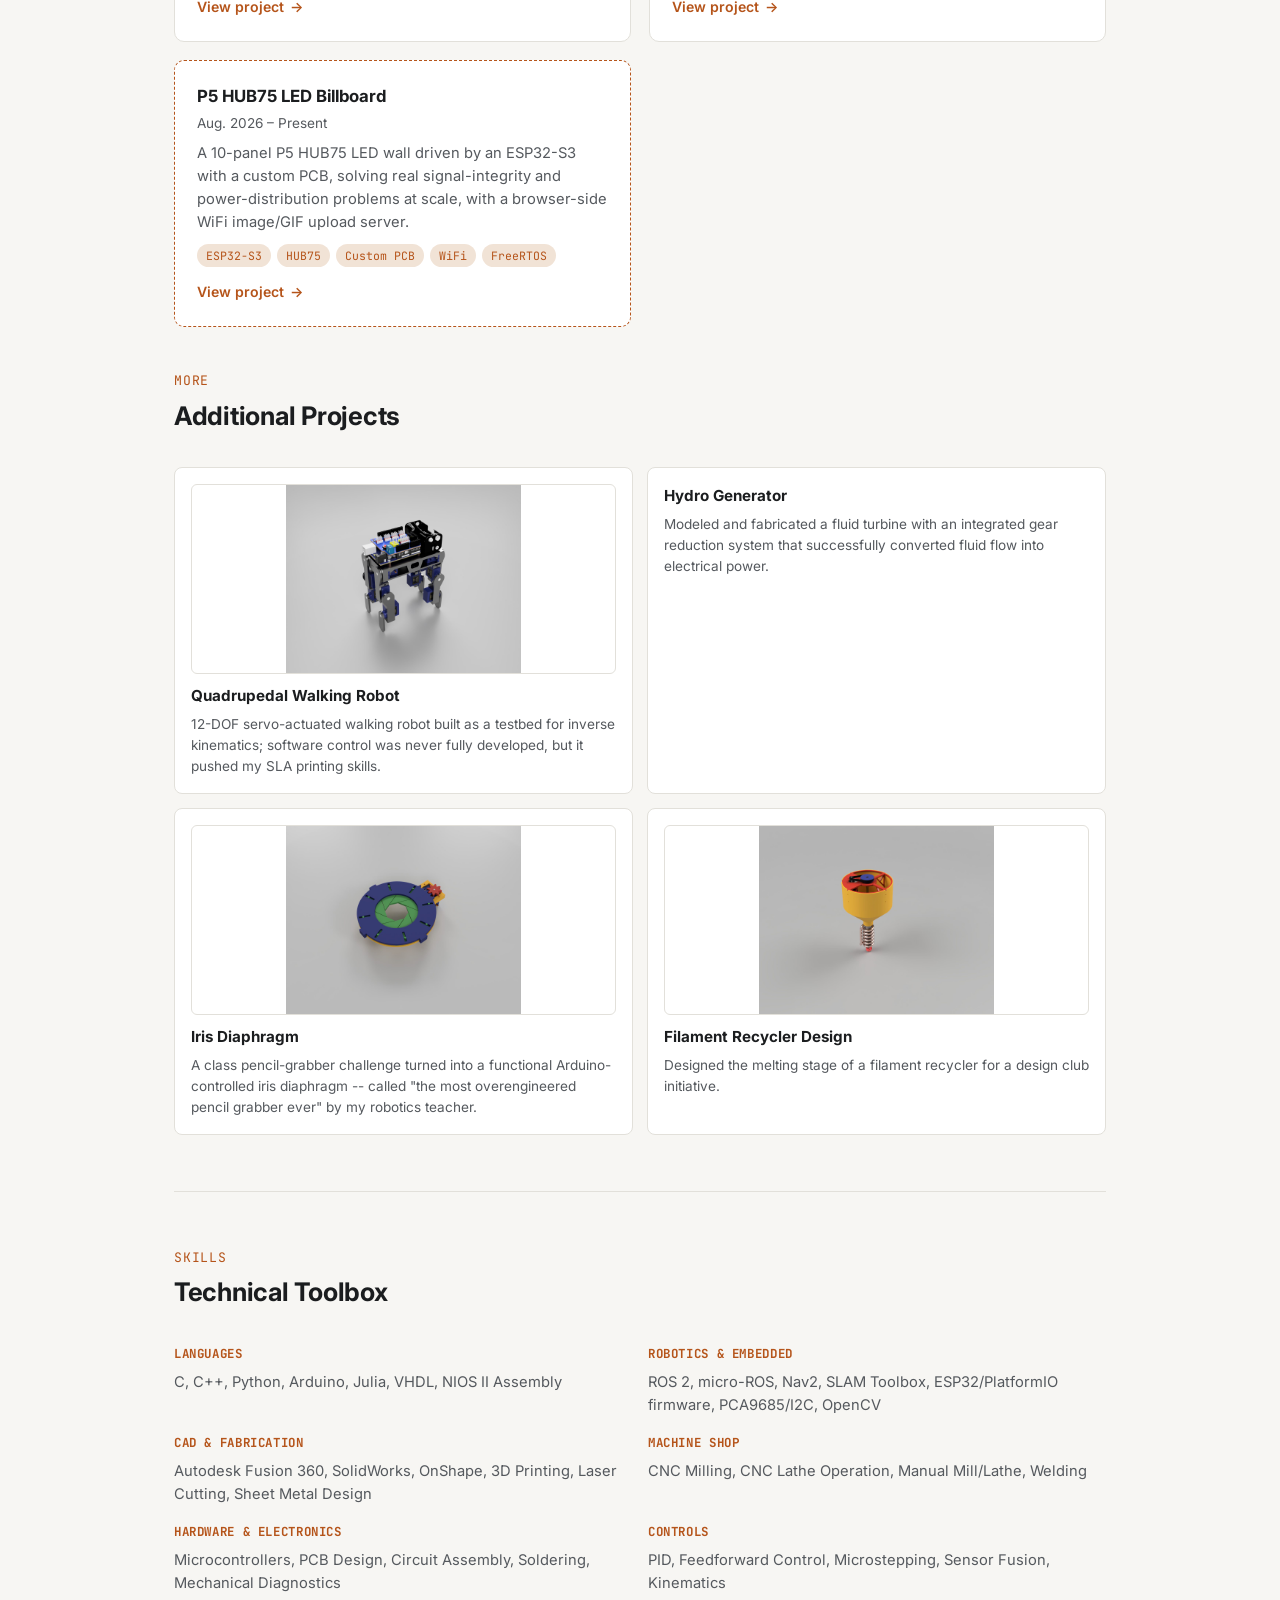
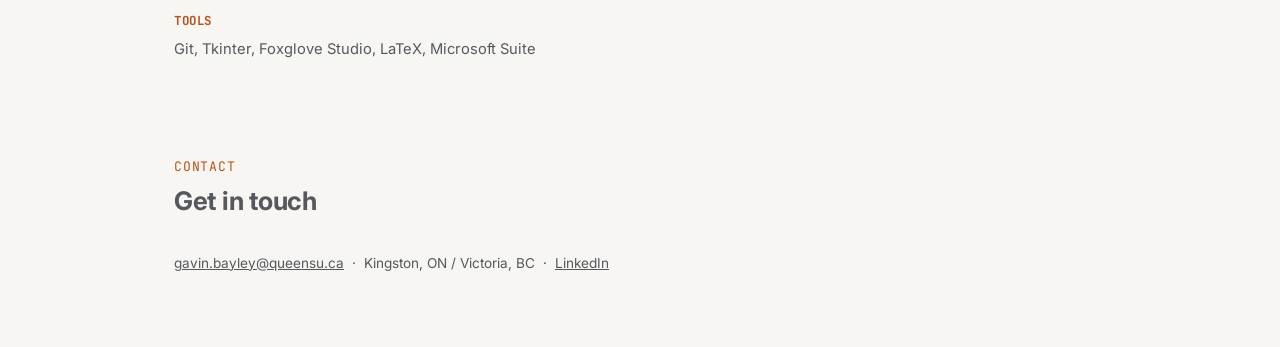
==== commit 76361863: "Expand homepage into a larger Featured Projects section Turn the single-item "Featured Research" sec" ====
--- a/index.html
+++ b/index.html
@@ -16,7 +16,7 @@
   <nav class="wrap">
     <a class="brand" href="#top">Gavin Bayley</a>
     <div class="navlinks">
-      <a href="#research">Research</a>
+      <a href="#research">Featured</a>
       <a href="#projects">Projects</a>
       <a href="#skills">Skills</a>
       <a href="#contact">Contact</a>
@@ -37,40 +37,87 @@
     </p>
     <div class="hero-links">
       <a class="btn primary" href="mailto:gavin.bayley@queensu.ca">Email</a>
-      <a class="btn" href="#">GitHub <!-- TODO: add your GitHub URL --></a>
-      <a class="btn" href="#">LinkedIn <!-- TODO: add your LinkedIn URL --></a>
+      <a class="btn" href="https://www.linkedin.com/in/gavin-bayley-289363338/" target="_blank" rel="noopener noreferrer">LinkedIn</a>
       <a class="btn" href="GavinBayley_Resume.pdf">Resume (PDF)</a>
     </div>
   </section>
 
-  <!-- ================= RESEARCH ================= -->
+  <!-- ================= FEATURED PROJECTS ================= -->
   <section id="research">
     <div class="section-head">
-      <div class="kicker">Featured Research</div>
-      <h2>LLM-Driven Mental Health Companion Robot</h2>
-    </div>
-
-    <a class="feature-card-link" href="projects/flower-robot.html">
-      <div class="feature-card">
-        <img class="card-thumb" src="images/flower-robot/10.jpg" alt="The fully assembled flower robot, powered on, in the lab">
-        <h3>Undergraduate Research Assistant — MITHRIL Lab</h3>
-        <div class="meta">Ingenuity Labs Research Institute, Queen's University · Supervised by Prof. Matthew Pan · May – Aug 2026</div>
-
-        <p>
-          Designed, fabricated, and programmed a tendon-driven, continuum-stem animatronic flower
-          robot from the ground up, serving as the physical embodiment for an LLM-driven mental
-          health companion research platform in the lab's Human-Robot Interaction research program.
-        </p>
-
-        <div class="tags">
-          <span class="tag">ROS 2</span><span class="tag">micro-ROS</span><span class="tag">ESP32 / C++</span>
-          <span class="tag">Python</span><span class="tag">OpenCV</span><span class="tag">Fusion 360</span>
-          <span class="tag">Tkinter</span><span class="tag">Human-Robot Interaction</span>
-        </div>
-
-        <div class="view-link">Read the full case study <span class="arrow">→</span></div>
-      </div>
-    </a>
+      <div class="kicker">Featured Projects</div>
+      <h2>Selected Work</h2>
+    </div>
+
+    <div class="featured-grid">
+
+      <a class="feature-card-link" href="projects/flower-robot.html">
+        <div class="feature-card">
+          <img class="card-thumb" src="images/flower-robot/10.jpg" alt="The fully assembled flower robot, powered on, in the lab">
+          <h3>Undergraduate Research Assistant — MITHRIL Lab</h3>
+          <div class="meta">Ingenuity Labs Research Institute, Queen's University · Supervised by Prof. Matthew Pan · May – Aug 2026</div>
+
+          <p>
+            Designed, fabricated, and programmed a tendon-driven, continuum-stem animatronic flower
+            robot from the ground up, serving as the physical embodiment for an LLM-driven mental
+            health companion research platform in the lab's Human-Robot Interaction research program.
+          </p>
+
+          <div class="tags">
+            <span class="tag">ROS 2</span><span class="tag">micro-ROS</span><span class="tag">ESP32 / C++</span>
+            <span class="tag">Python</span><span class="tag">OpenCV</span><span class="tag">Fusion 360</span>
+            <span class="tag">Tkinter</span><span class="tag">Human-Robot Interaction</span>
+          </div>
+
+          <div class="view-link">Read the full case study <span class="arrow">→</span></div>
+        </div>
+      </a>
+
+      <a class="feature-card-link" href="projects/car-restoration.html">
+        <div class="feature-card">
+          <img class="card-thumb" src="images/car-restoration/mercedes/41.jpg" alt="Rolls-Royce and Mercedes parked side by side under a parking garage at night">
+          <h3>Vehicle Restorations</h3>
+          <div class="meta">1973 Mercedes 450SL &amp; 1976 Rolls-Royce Silver Shadow · 2022 – 2025</div>
+
+          <p>
+            Multi-year restoration of two classic cars left exposed to the elements for 30+ years.
+            Full electrical fault-finding against factory wiring diagrams, a K-Jetronic fuel system
+            rebuild, a bare-metal strip and repaint, and a complete teardown and rebuild of the
+            Rolls-Royce's high-pressure hydraulic braking and suspension system.
+          </p>
+
+          <div class="tags">
+            <span class="tag">Electrical Diagnostics</span><span class="tag">Hydraulics</span>
+            <span class="tag">Fusion 360</span><span class="tag">Mechanical Overhaul</span>
+            <span class="tag">Bodywork &amp; Refinishing</span>
+          </div>
+
+          <div class="view-link">Read the full case study <span class="arrow">→</span></div>
+        </div>
+      </a>
+
+      <a class="feature-card-link" href="projects/slam-robot.html">
+        <div class="feature-card">
+          <img class="card-thumb" src="images/slam-robot/01.jpg" alt="Autonomous LiDAR SLAM Rover driving across a hardwood floor, live">
+          <h3>Autonomous LiDAR SLAM Rover</h3>
+          <div class="meta">MREN 203 Team Project · 3-Person Team · Winter 2026</div>
+
+          <p>
+            Autonomous 4WD rover built around a simulated Mars sample-retrieval mission — LiDAR SLAM
+            with SLAM Toolbox and Nav2 for mapping and navigation, a custom PID motor controller
+            running on a Raspberry Pi, and live telemetry over Foxglove.
+          </p>
+
+          <div class="tags">
+            <span class="tag">ROS 2 Humble</span><span class="tag">Nav2</span><span class="tag">SLAM Toolbox</span>
+            <span class="tag">LiDAR</span><span class="tag">Raspberry Pi</span><span class="tag">PID Control</span>
+          </div>
+
+          <div class="view-link">Read the full case study <span class="arrow">→</span></div>
+        </div>
+      </a>
+
+    </div>
 
     <div class="feature-card" style="margin-top:18px;">
       <span class="badge">Upcoming — Oct. 2026</span>
@@ -313,8 +360,7 @@
     <p>
       <a href="mailto:gavin.bayley@queensu.ca">gavin.bayley@queensu.ca</a>
       &nbsp;·&nbsp; Kingston, ON / Victoria, BC
-      &nbsp;·&nbsp; <a href="#"><!-- TODO: GitHub link -->GitHub</a>
-      &nbsp;·&nbsp; <a href="#"><!-- TODO: LinkedIn link -->LinkedIn</a>
+      &nbsp;·&nbsp; <a href="https://www.linkedin.com/in/gavin-bayley-289363338/" target="_blank" rel="noopener noreferrer">LinkedIn</a>
     </p>
   </footer>
 
--- a/style.css
+++ b/style.css
@@ -199,6 +199,17 @@
   color: var(--text-dim);
   font-size: 0.88rem;
   margin: 2px 0 14px;
+}
+
+.feature-card .card-thumb {
+  height: 300px;
+  margin-bottom: 16px;
+}
+
+.featured-grid {
+  display: grid;
+  gap: 20px;
+  margin-top: 18px;
 }
 
 .feature-card h3 {
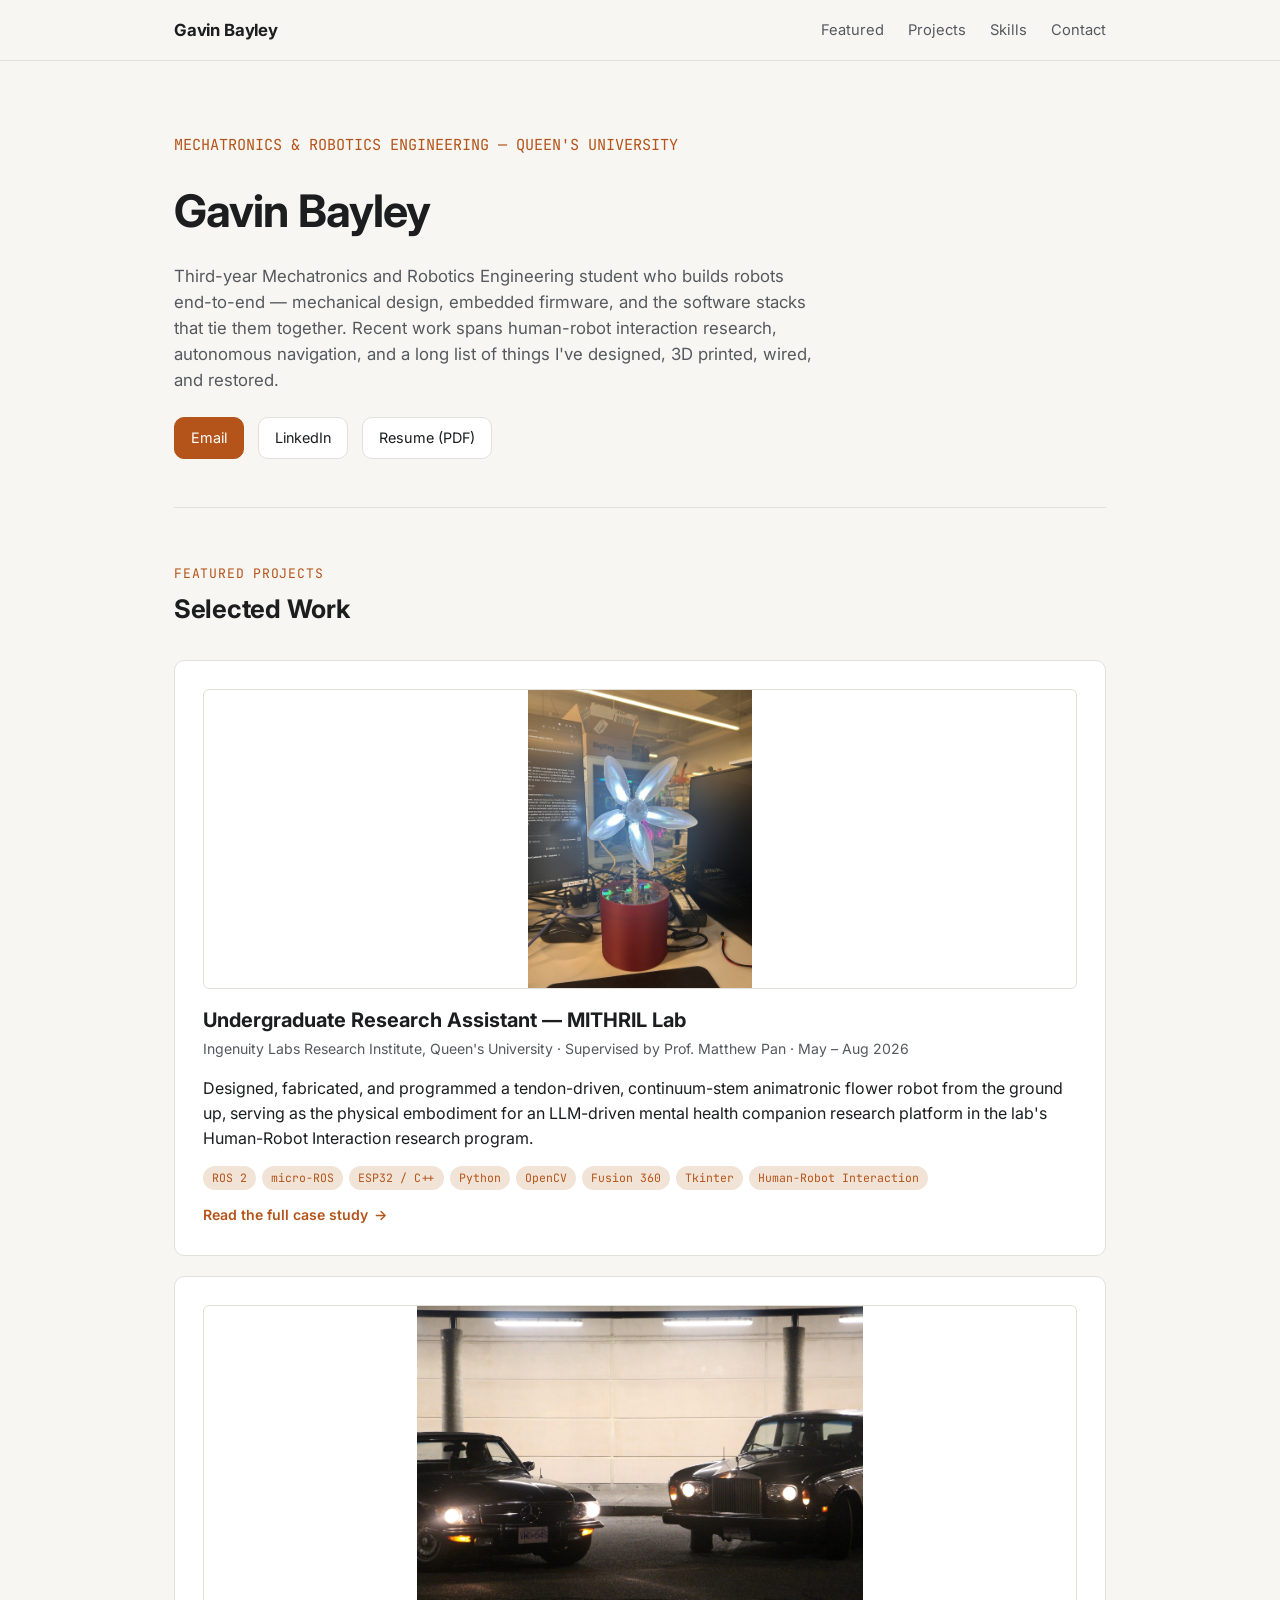
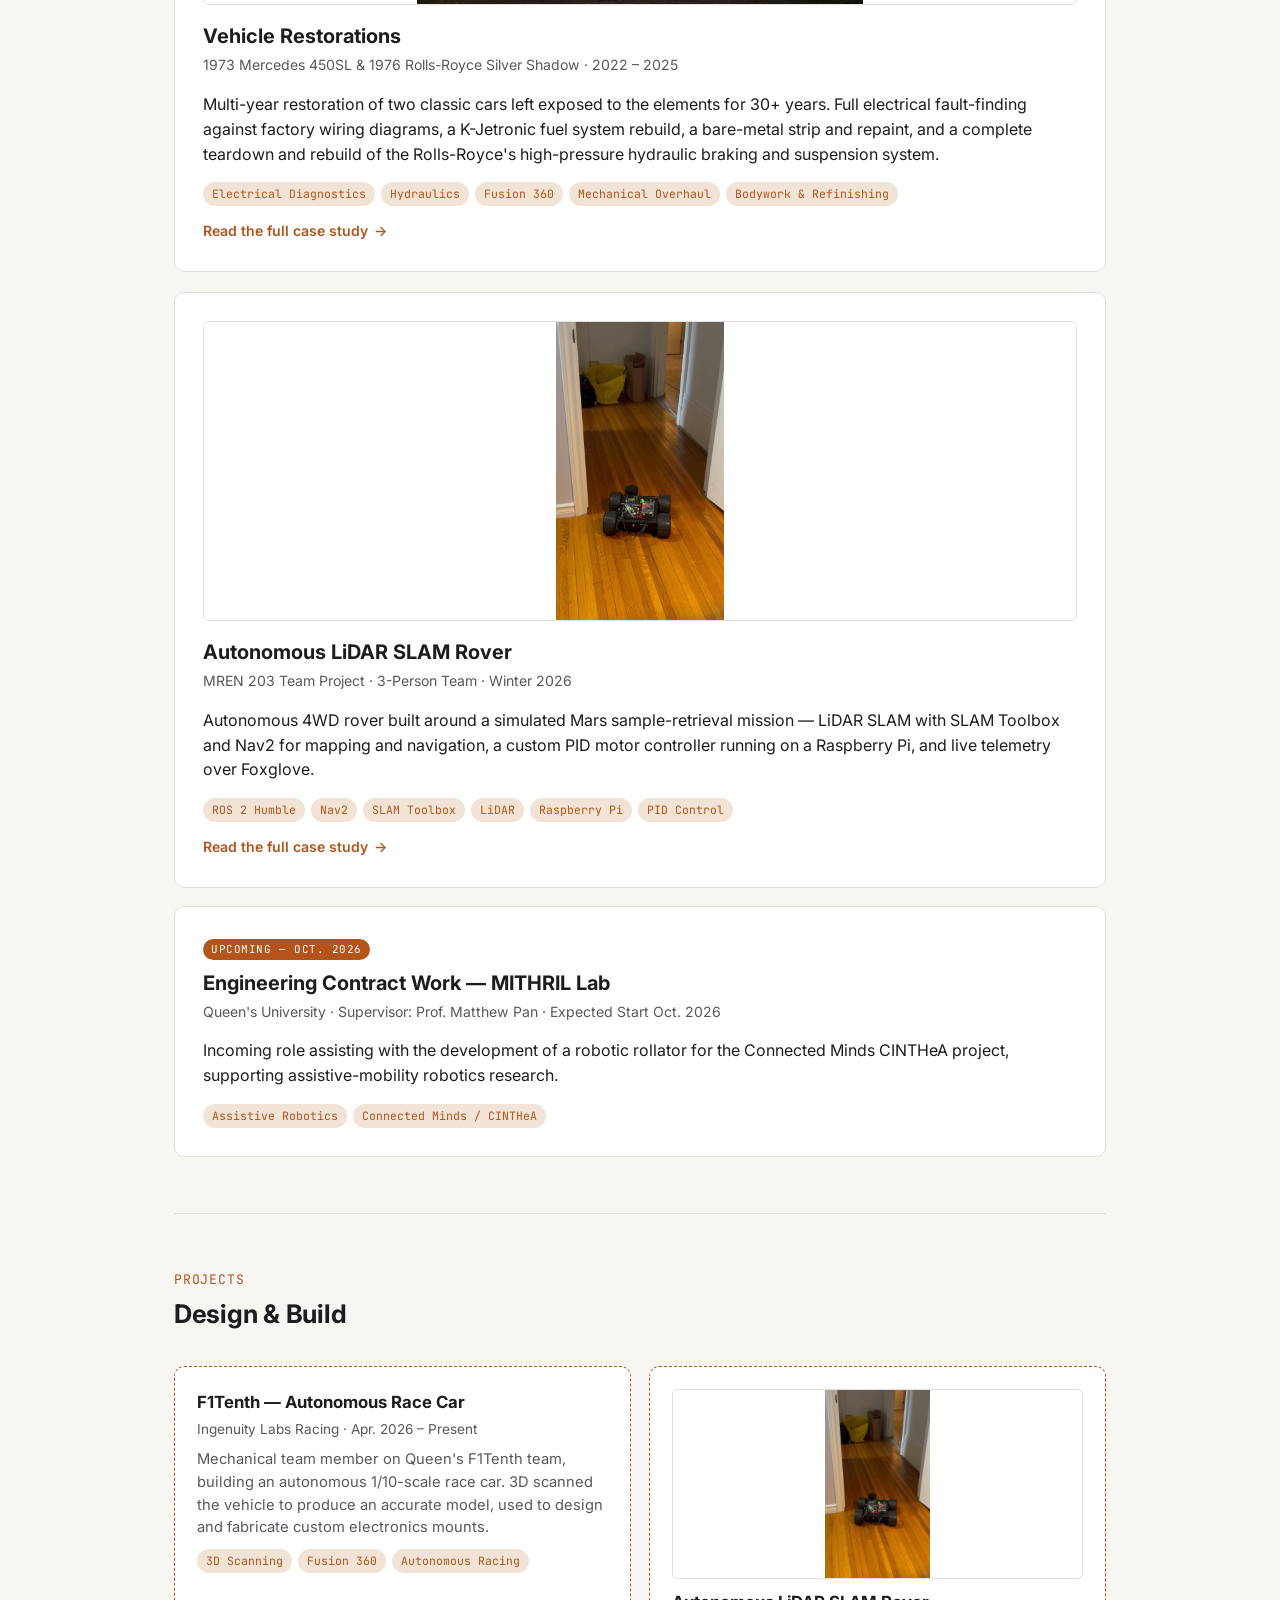
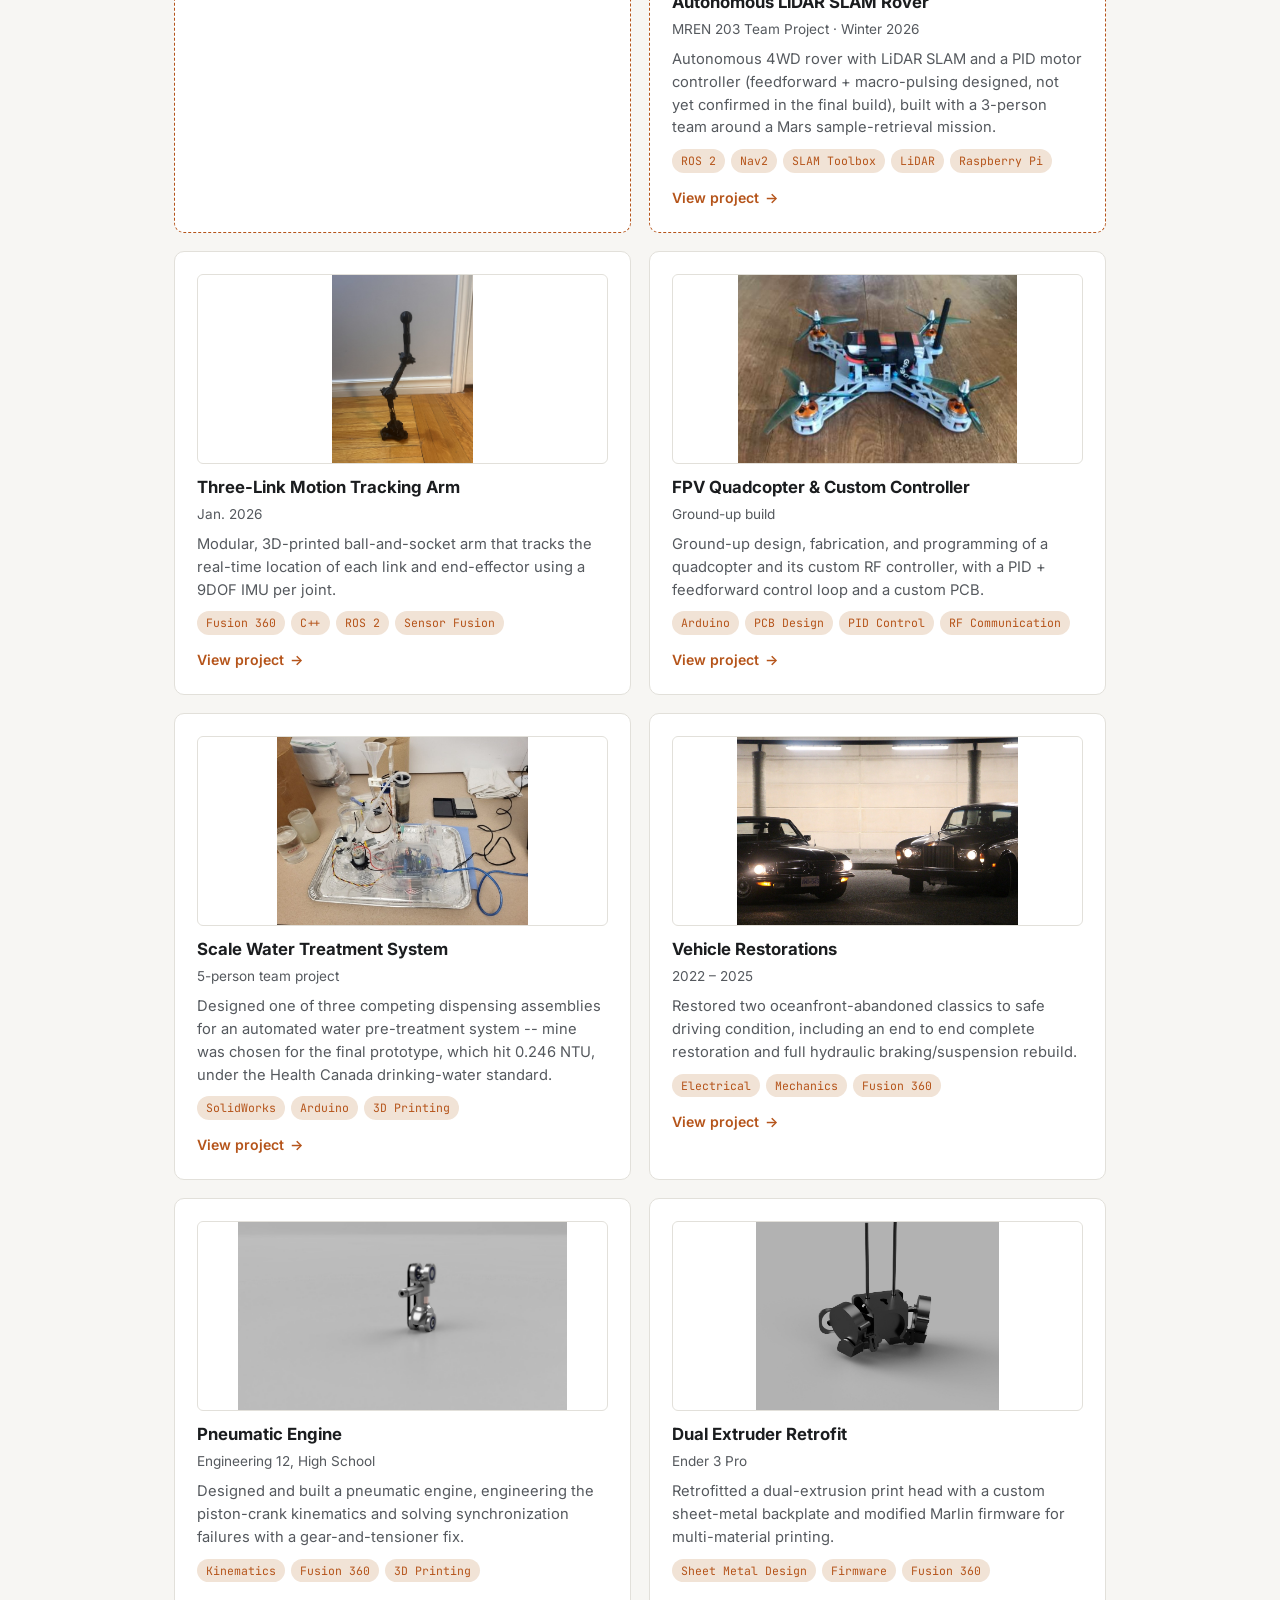
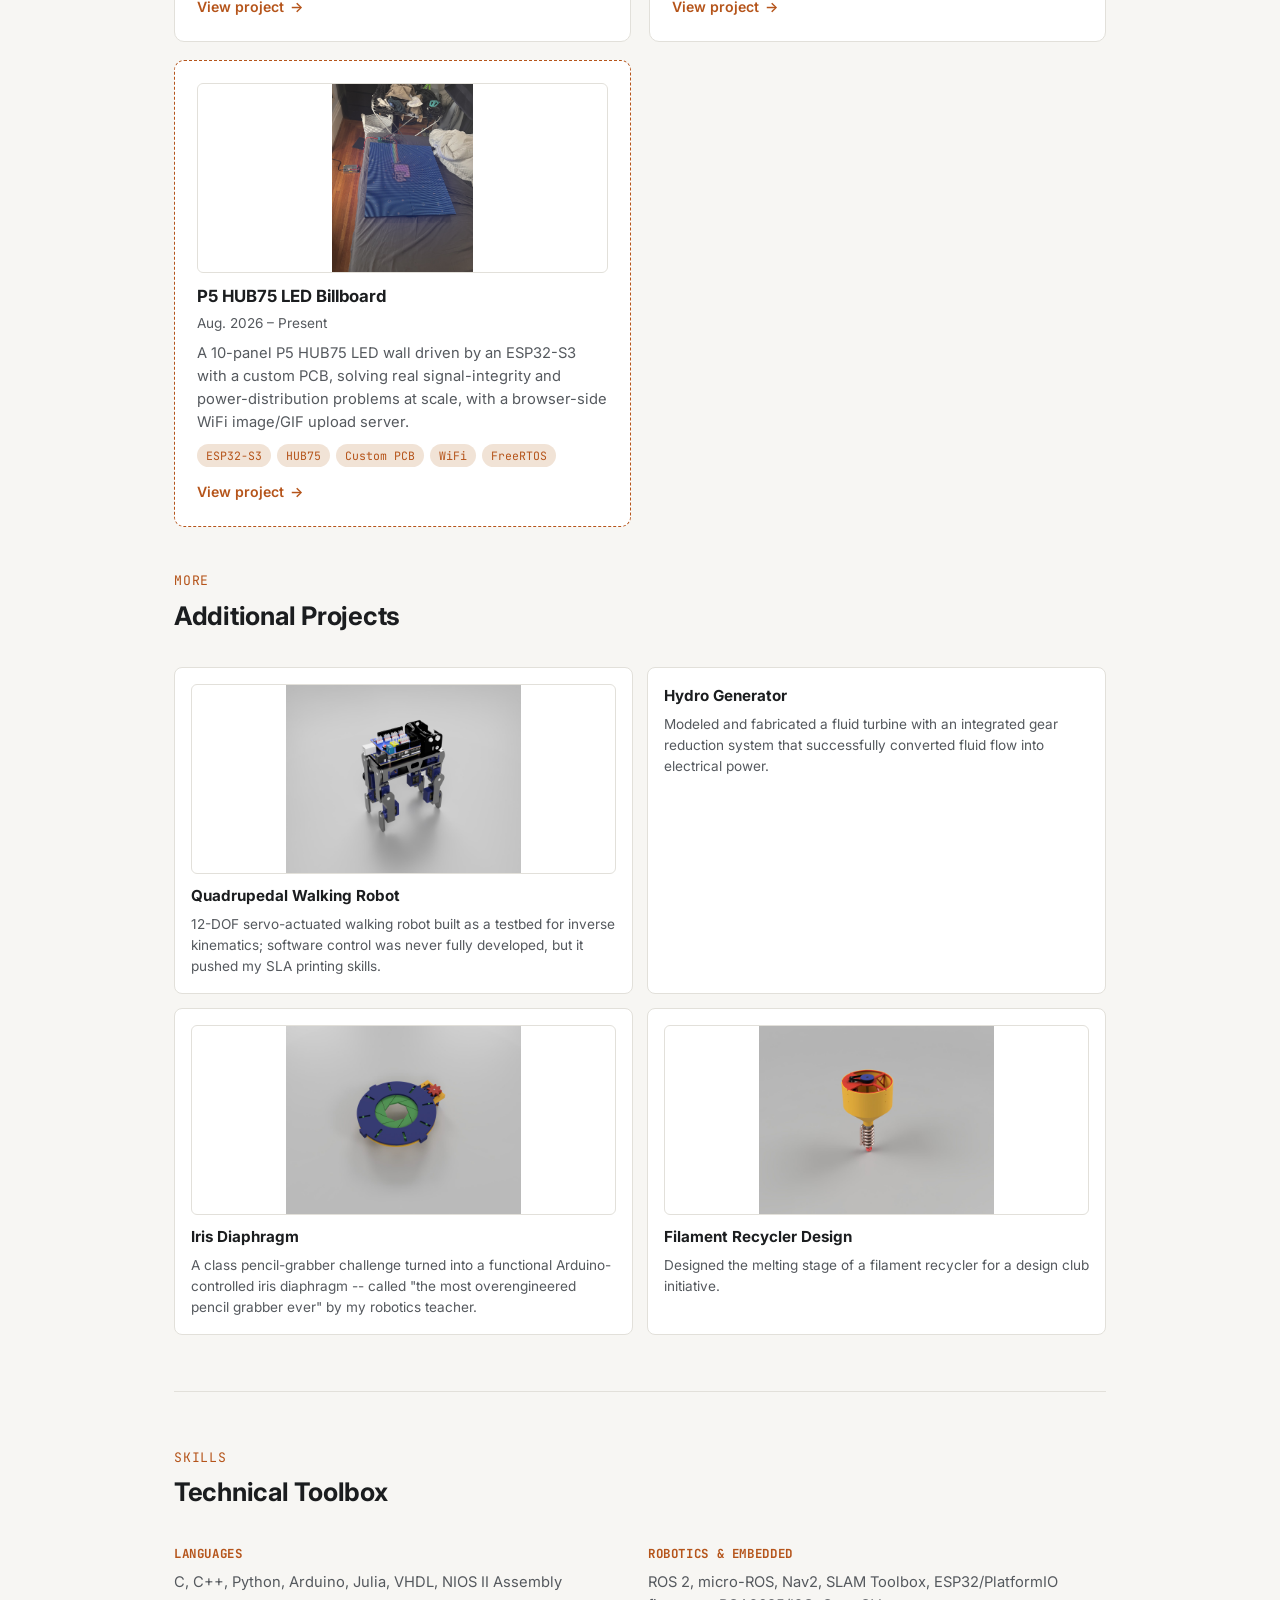
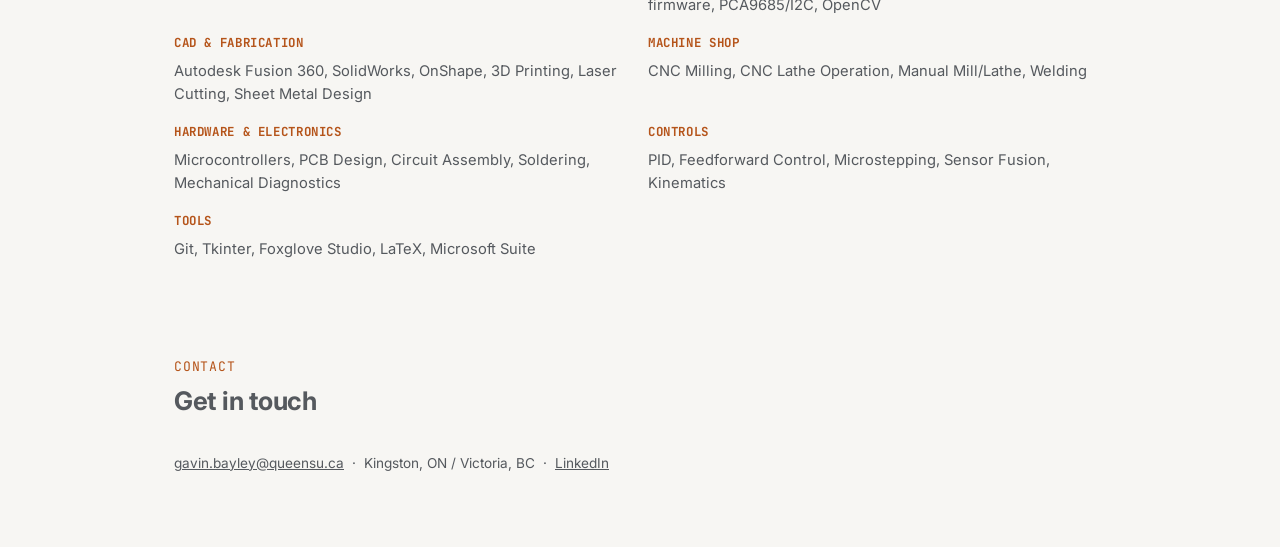
==== commit 8e2792bd: "Add homepage thumbnail for the LED billboard card Co-Authored-By: Claude Sonnet 5 <noreply@anthropic" ====
--- a/index.html
+++ b/index.html
@@ -267,6 +267,7 @@
       <!-- P5 HUB75 LED Billboard -->
       <a class="card-link" href="projects/led-billboard.html">
         <div class="card draft">
+          <img class="card-thumb" src="images/led-billboard/13.jpg" alt="The wall powered on at night, displaying an uploaded image over WiFi">
           <h3>P5 HUB75 LED Billboard</h3>
           <div class="sub">Aug. 2026 – Present</div>
           <p>A 10-panel P5 HUB75 LED wall driven by an ESP32-S3 with a custom PCB, solving
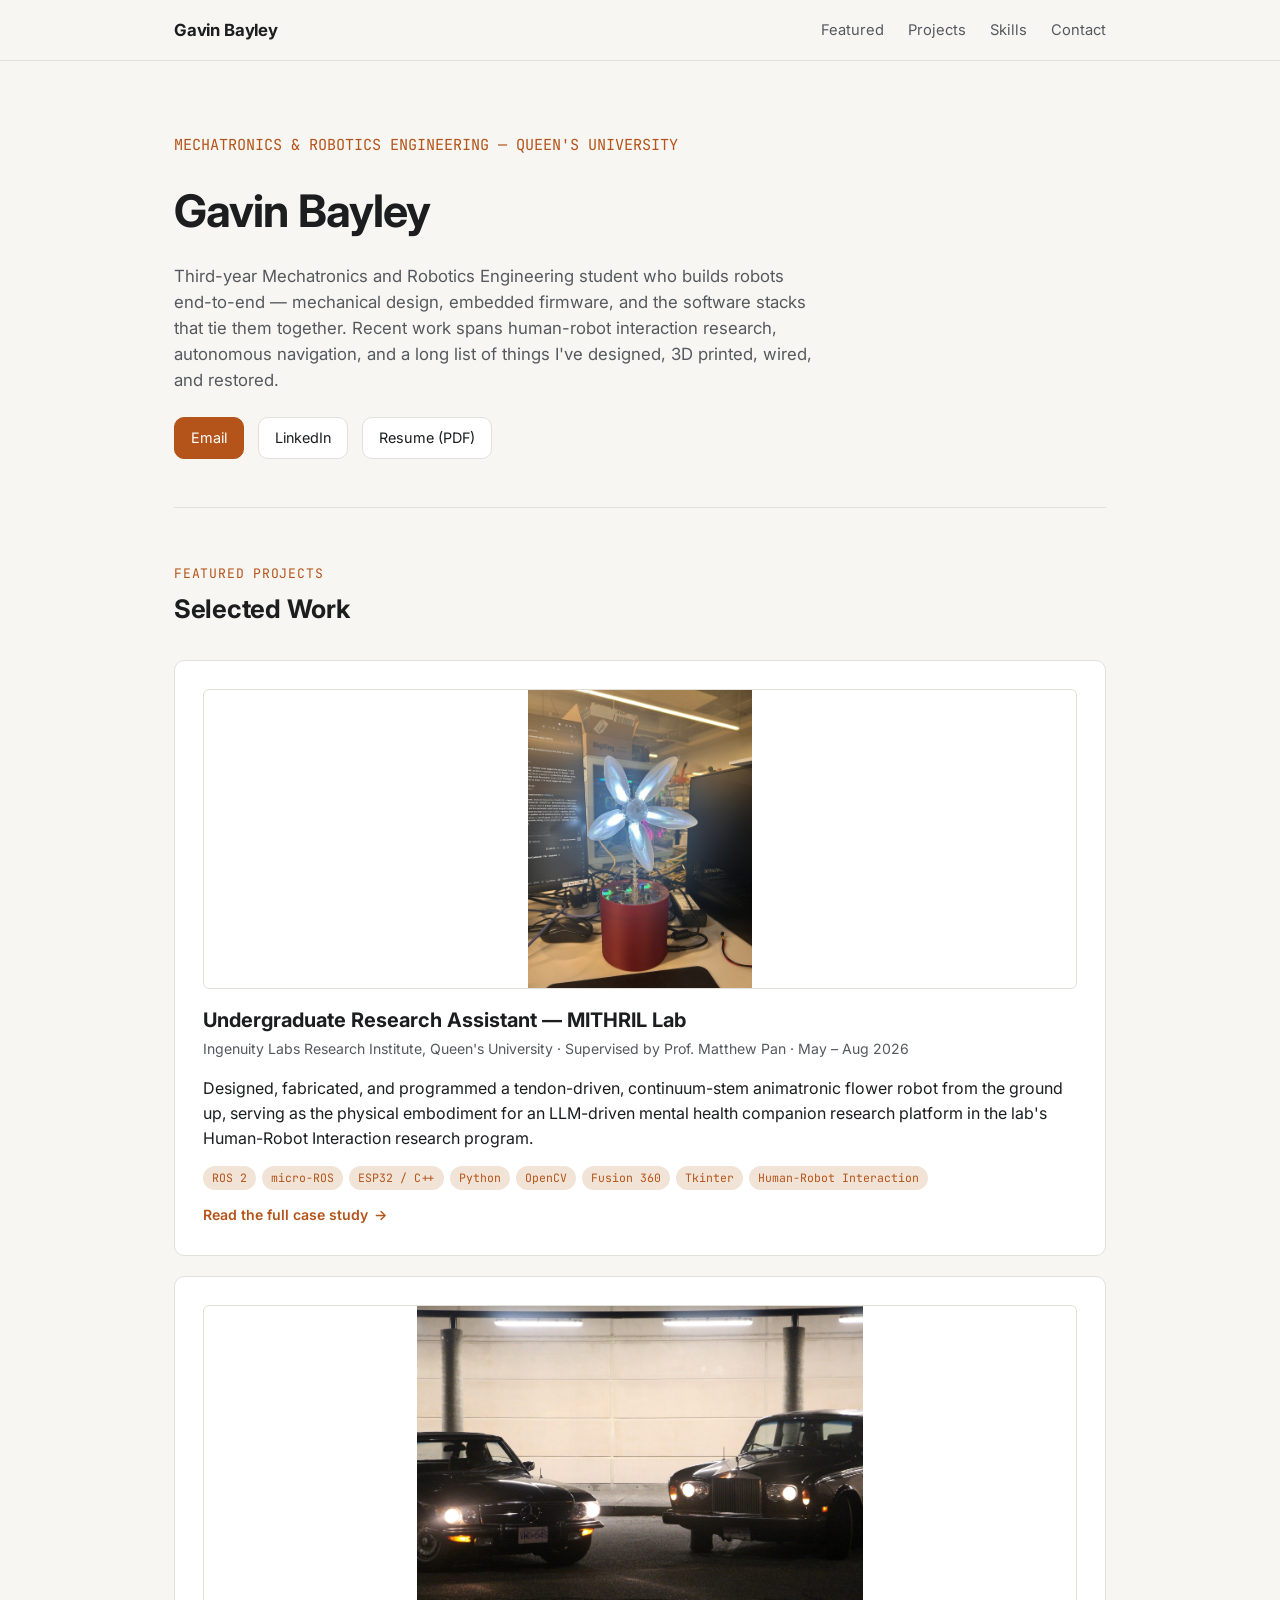
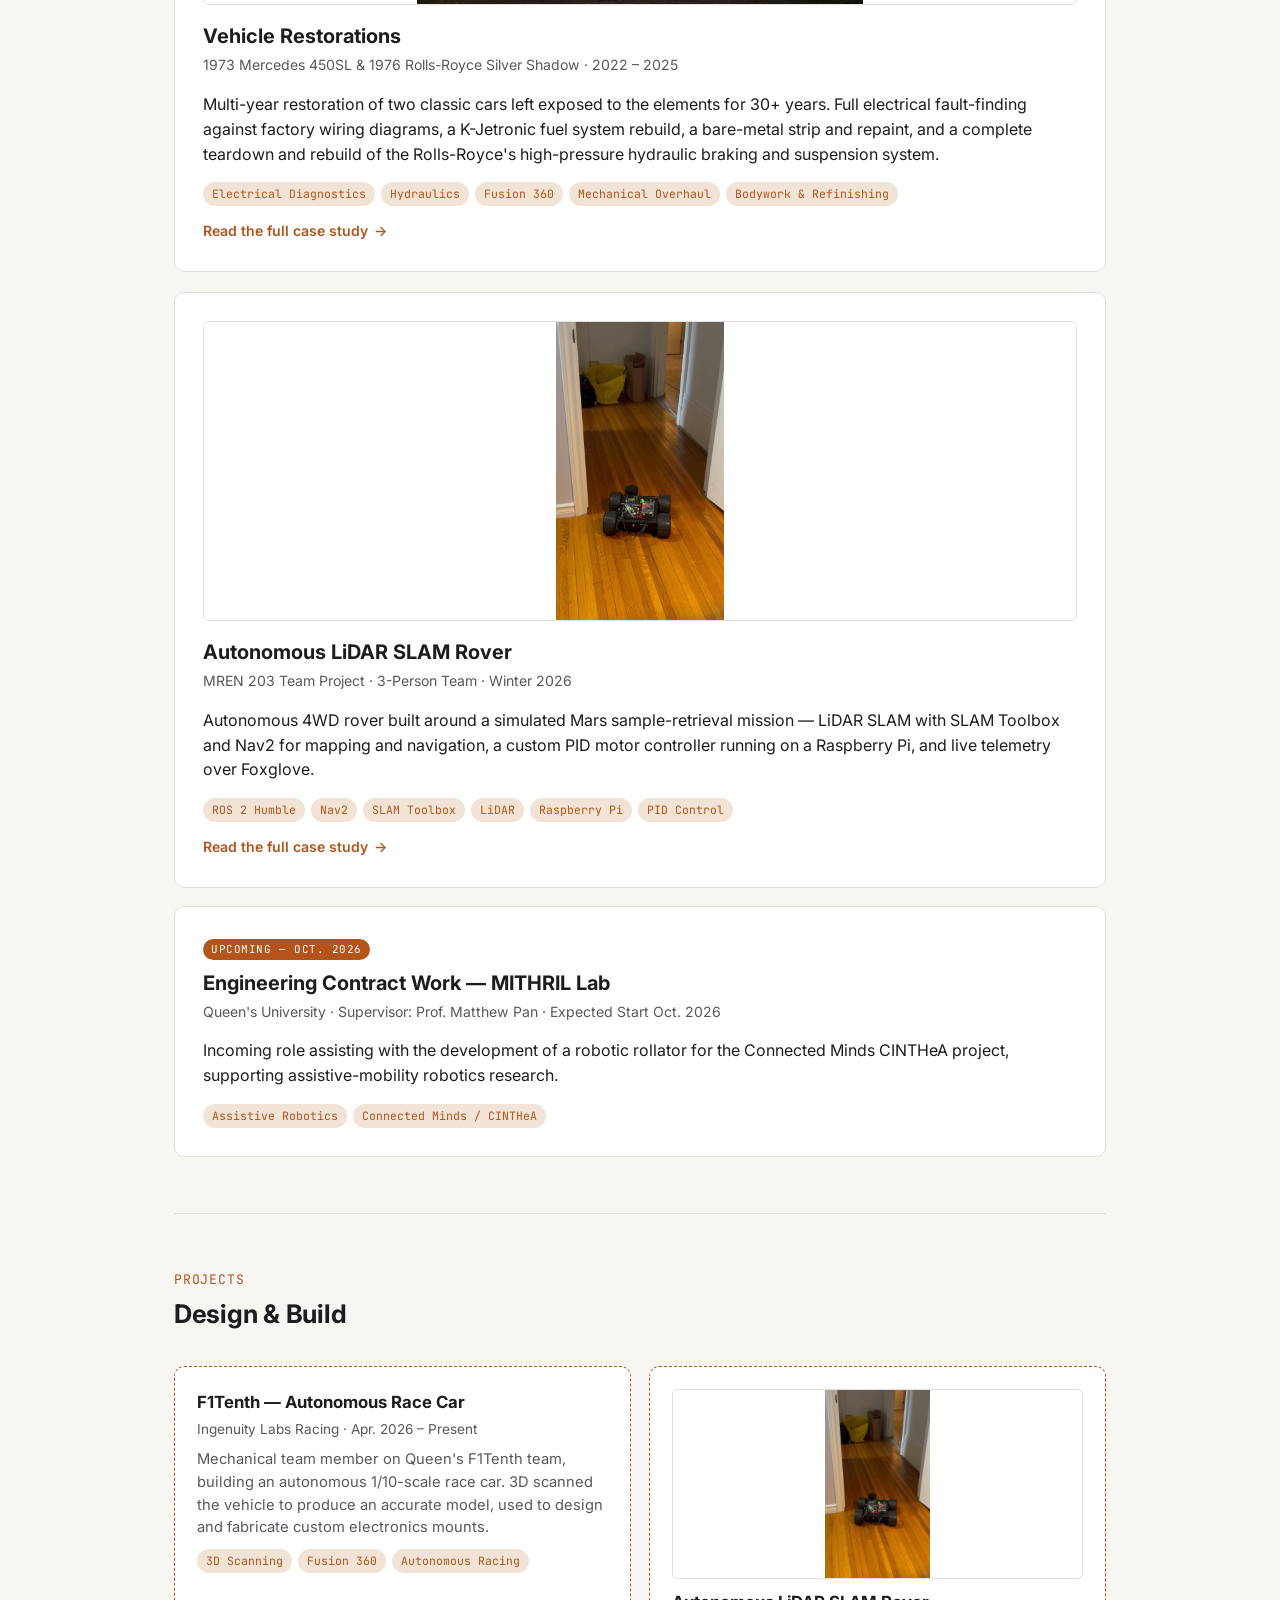
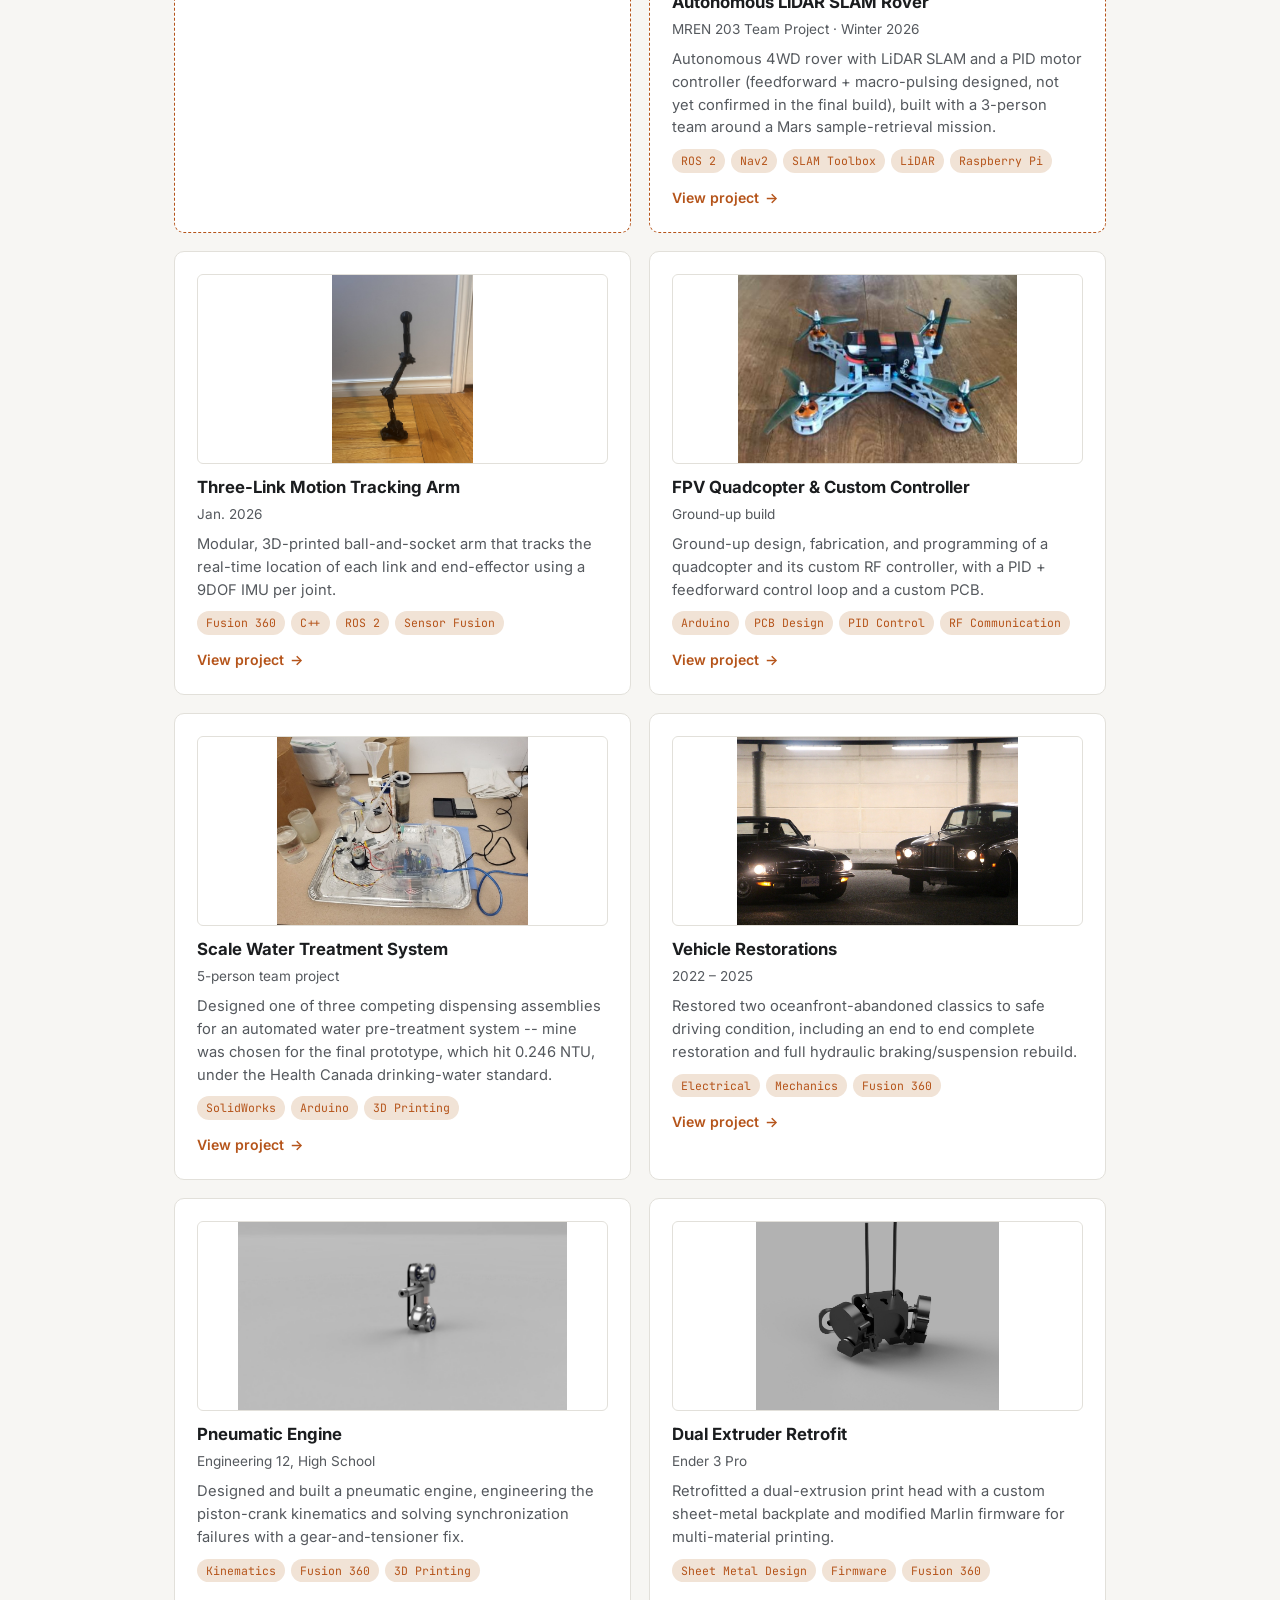
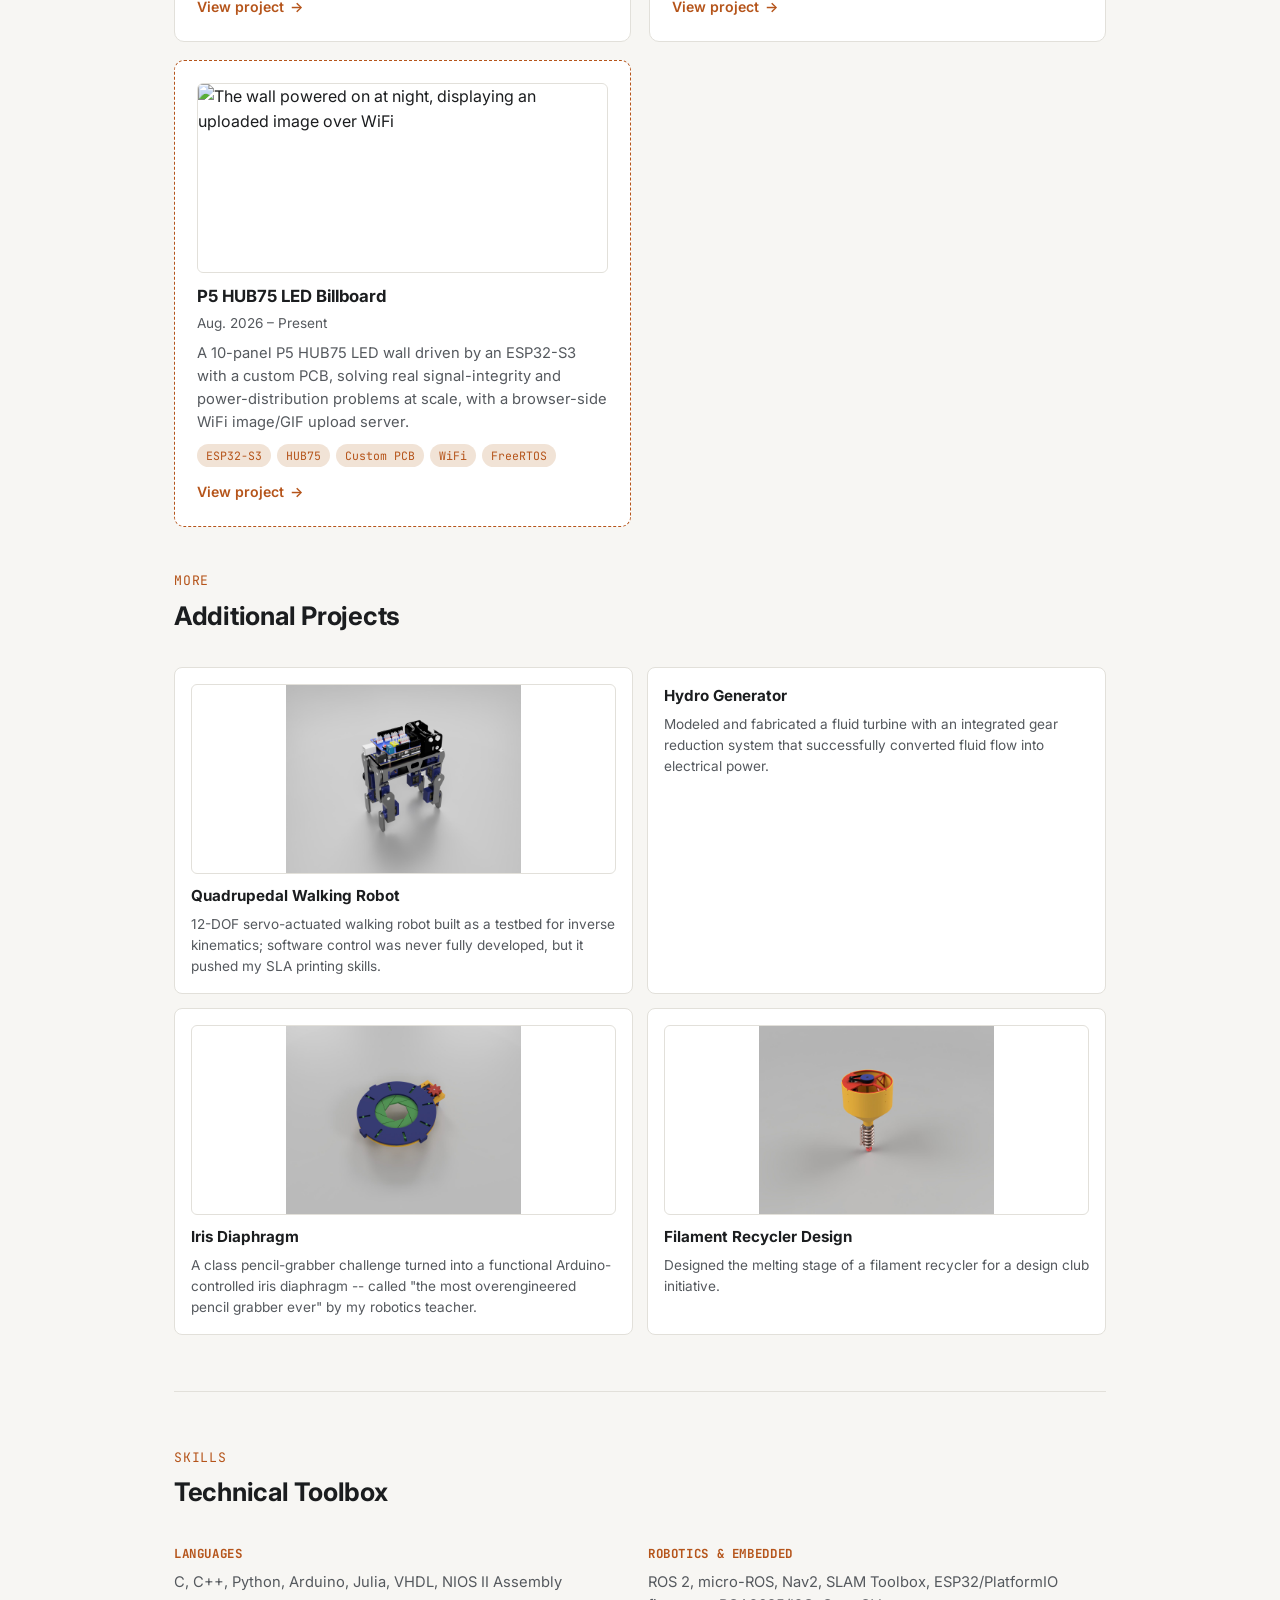
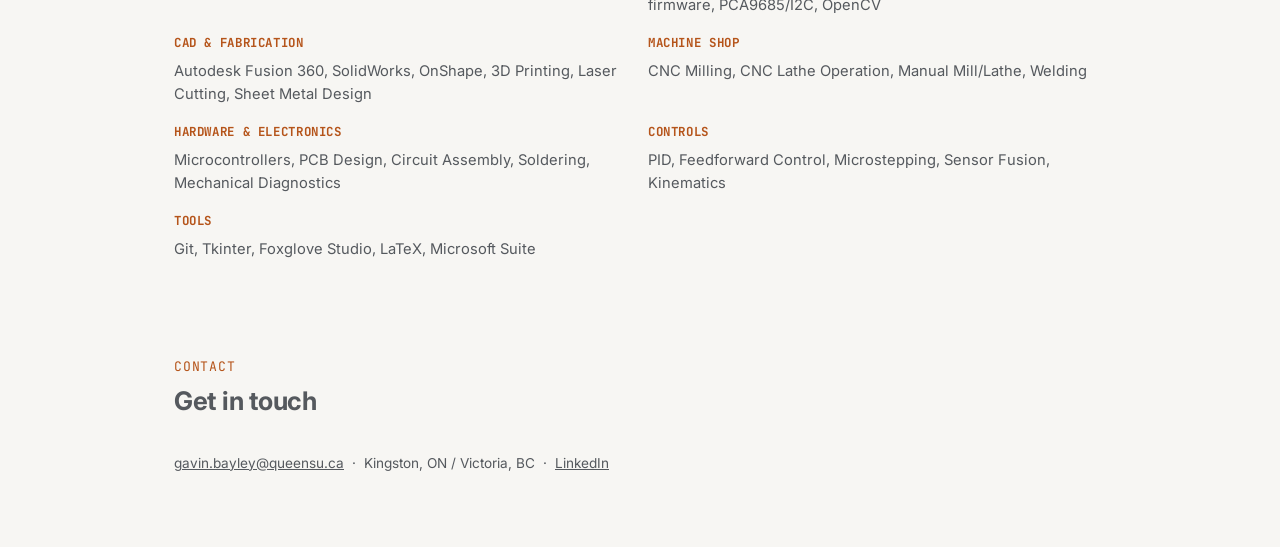
==== commit 4dd52591: "changed cover photo for Bilboard" ====
--- a/index.html
+++ b/index.html
@@ -267,7 +267,7 @@
       <!-- P5 HUB75 LED Billboard -->
       <a class="card-link" href="projects/led-billboard.html">
         <div class="card draft">
-          <img class="card-thumb" src="images/led-billboard/13.jpg" alt="The wall powered on at night, displaying an uploaded image over WiFi">
+          <img class="card-thumb" src="images/led-billboard/IMG_7088.jpeg" alt="The wall powered on at night, displaying an uploaded image over WiFi">
           <h3>P5 HUB75 LED Billboard</h3>
           <div class="sub">Aug. 2026 – Present</div>
           <p>A 10-panel P5 HUB75 LED wall driven by an ESP32-S3 with a custom PCB, solving
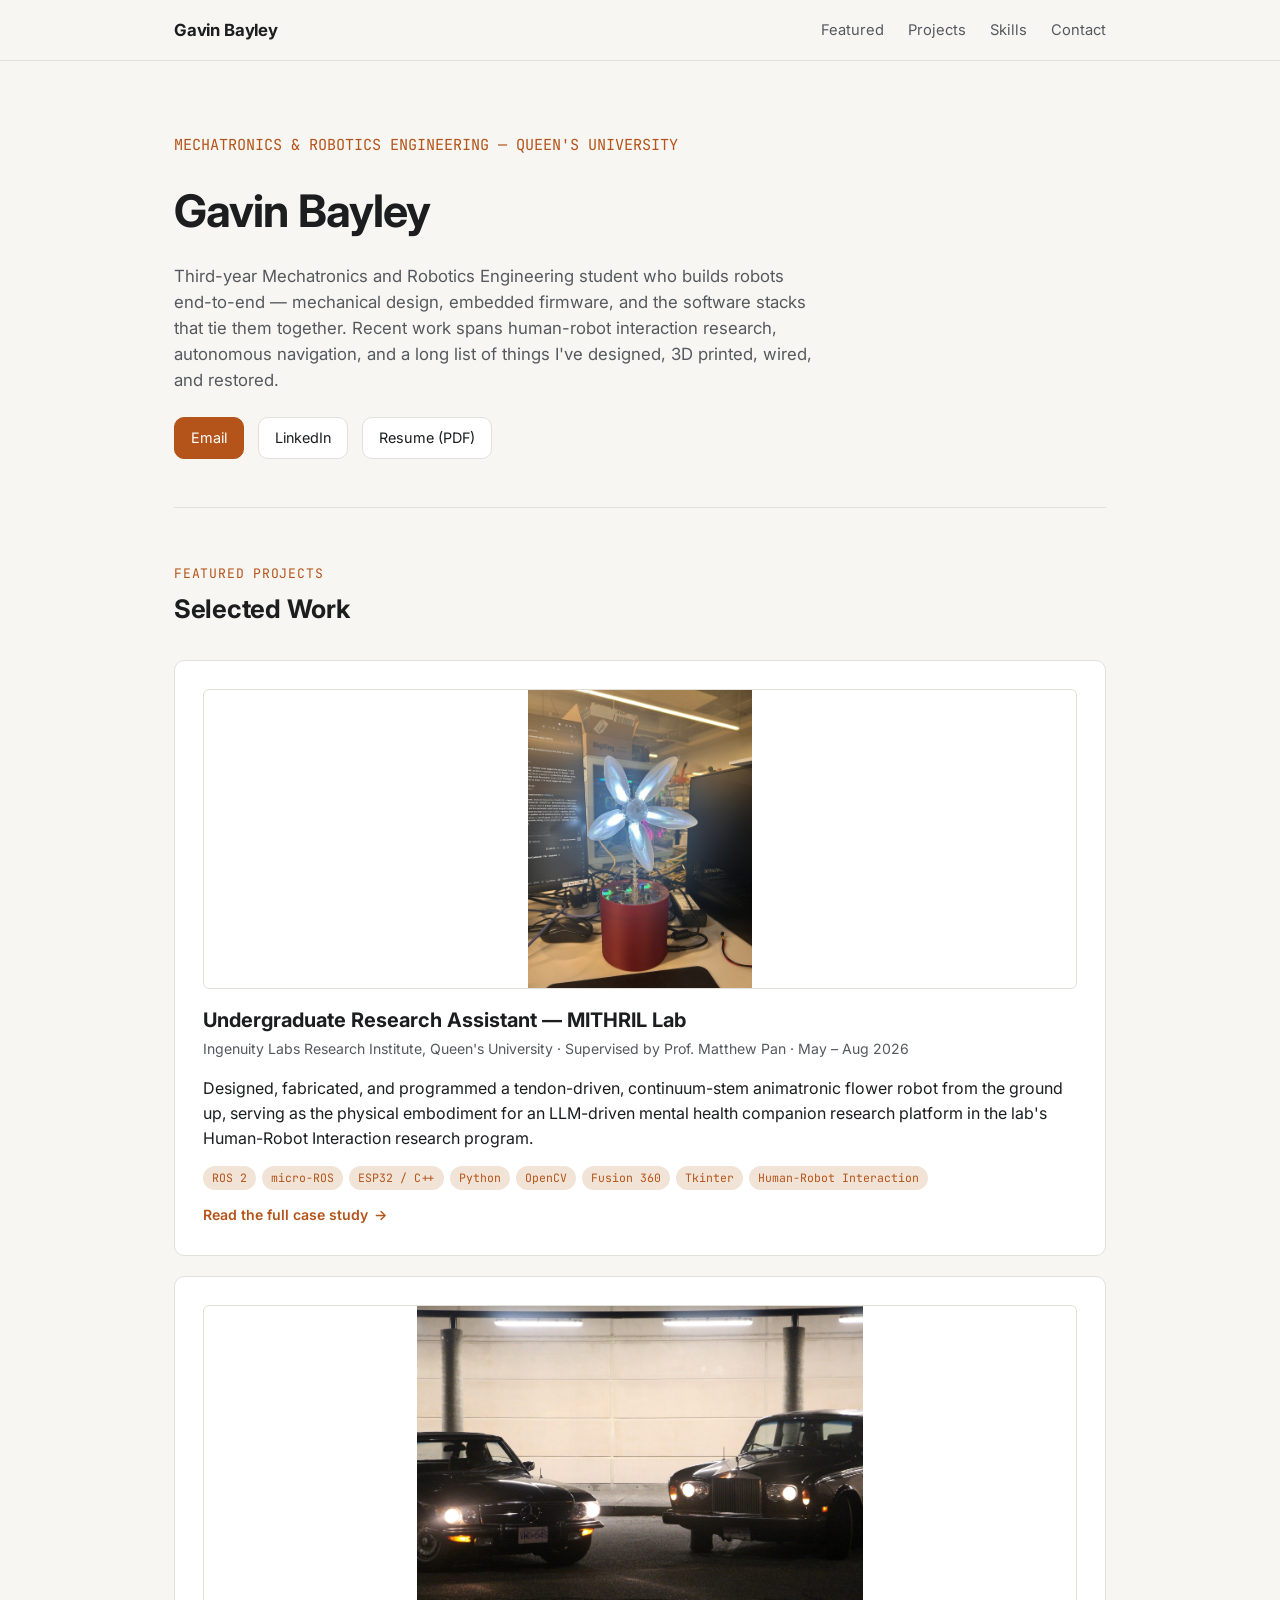
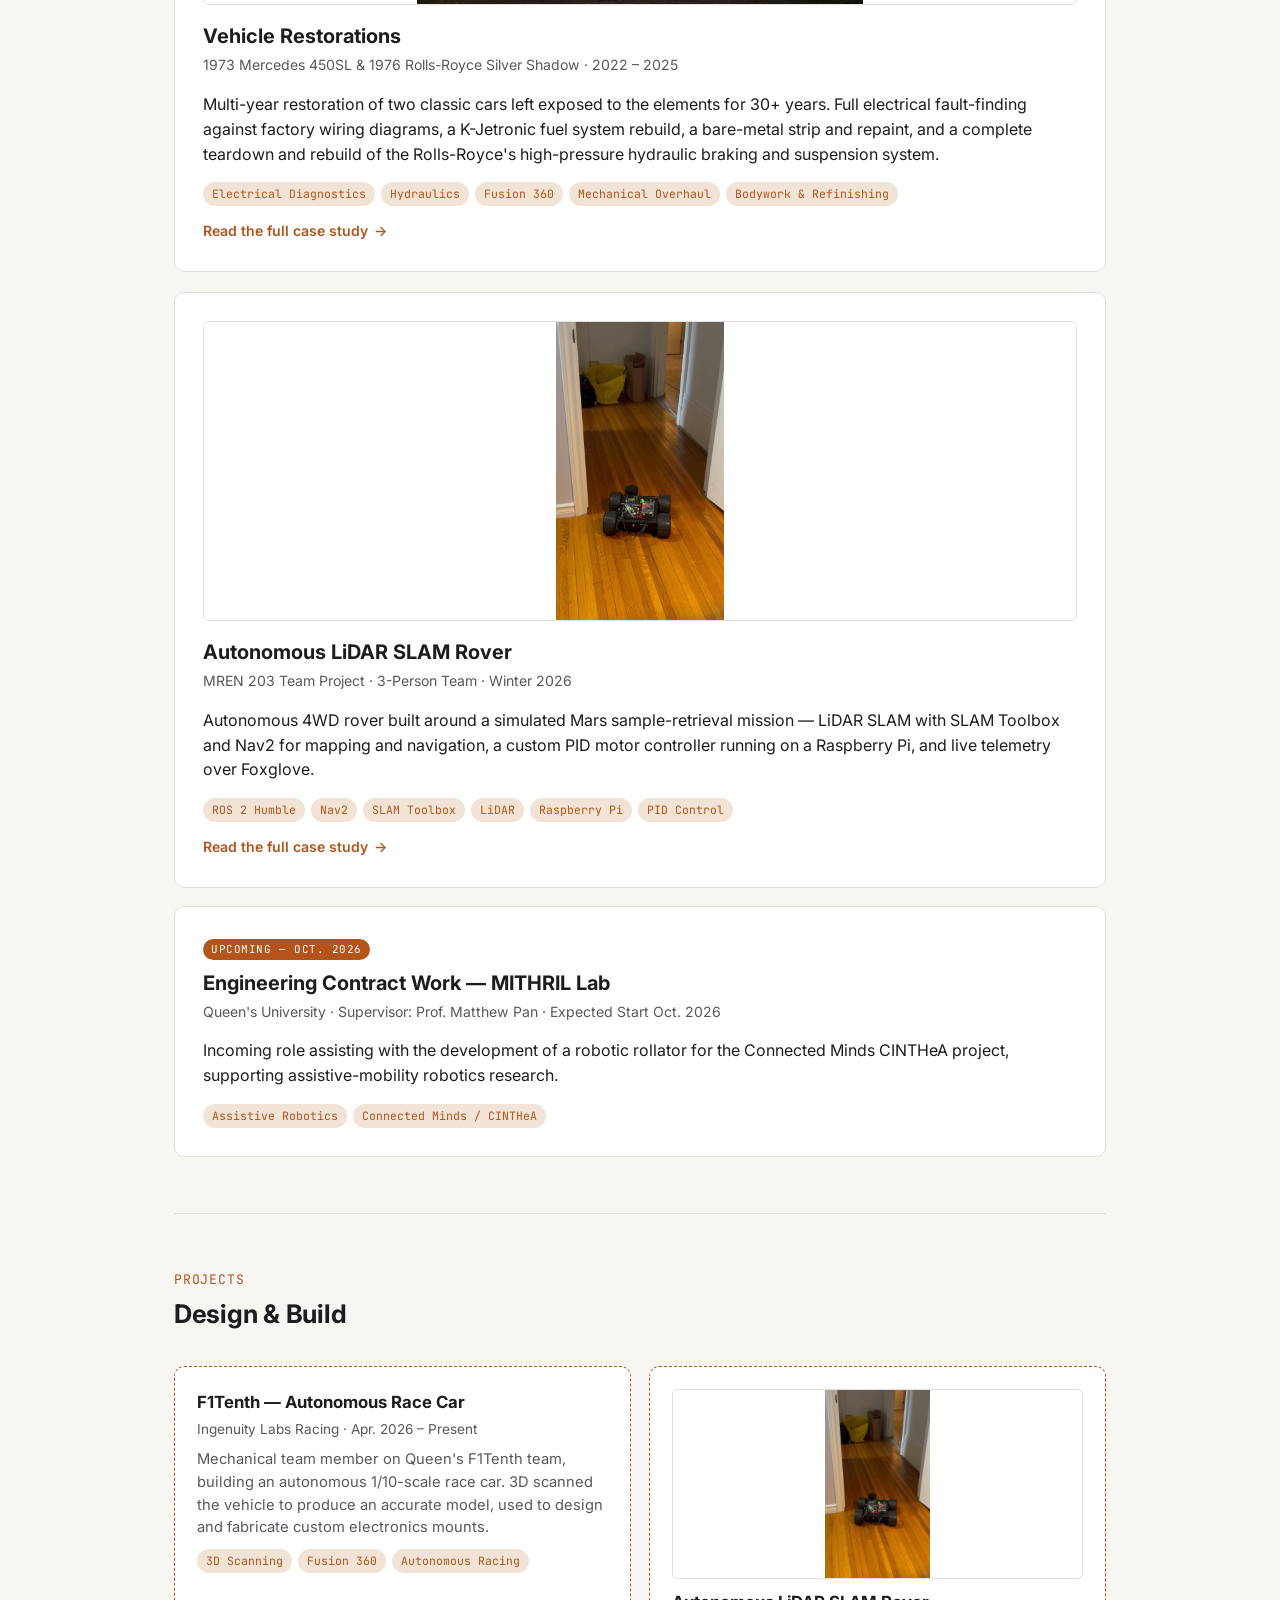
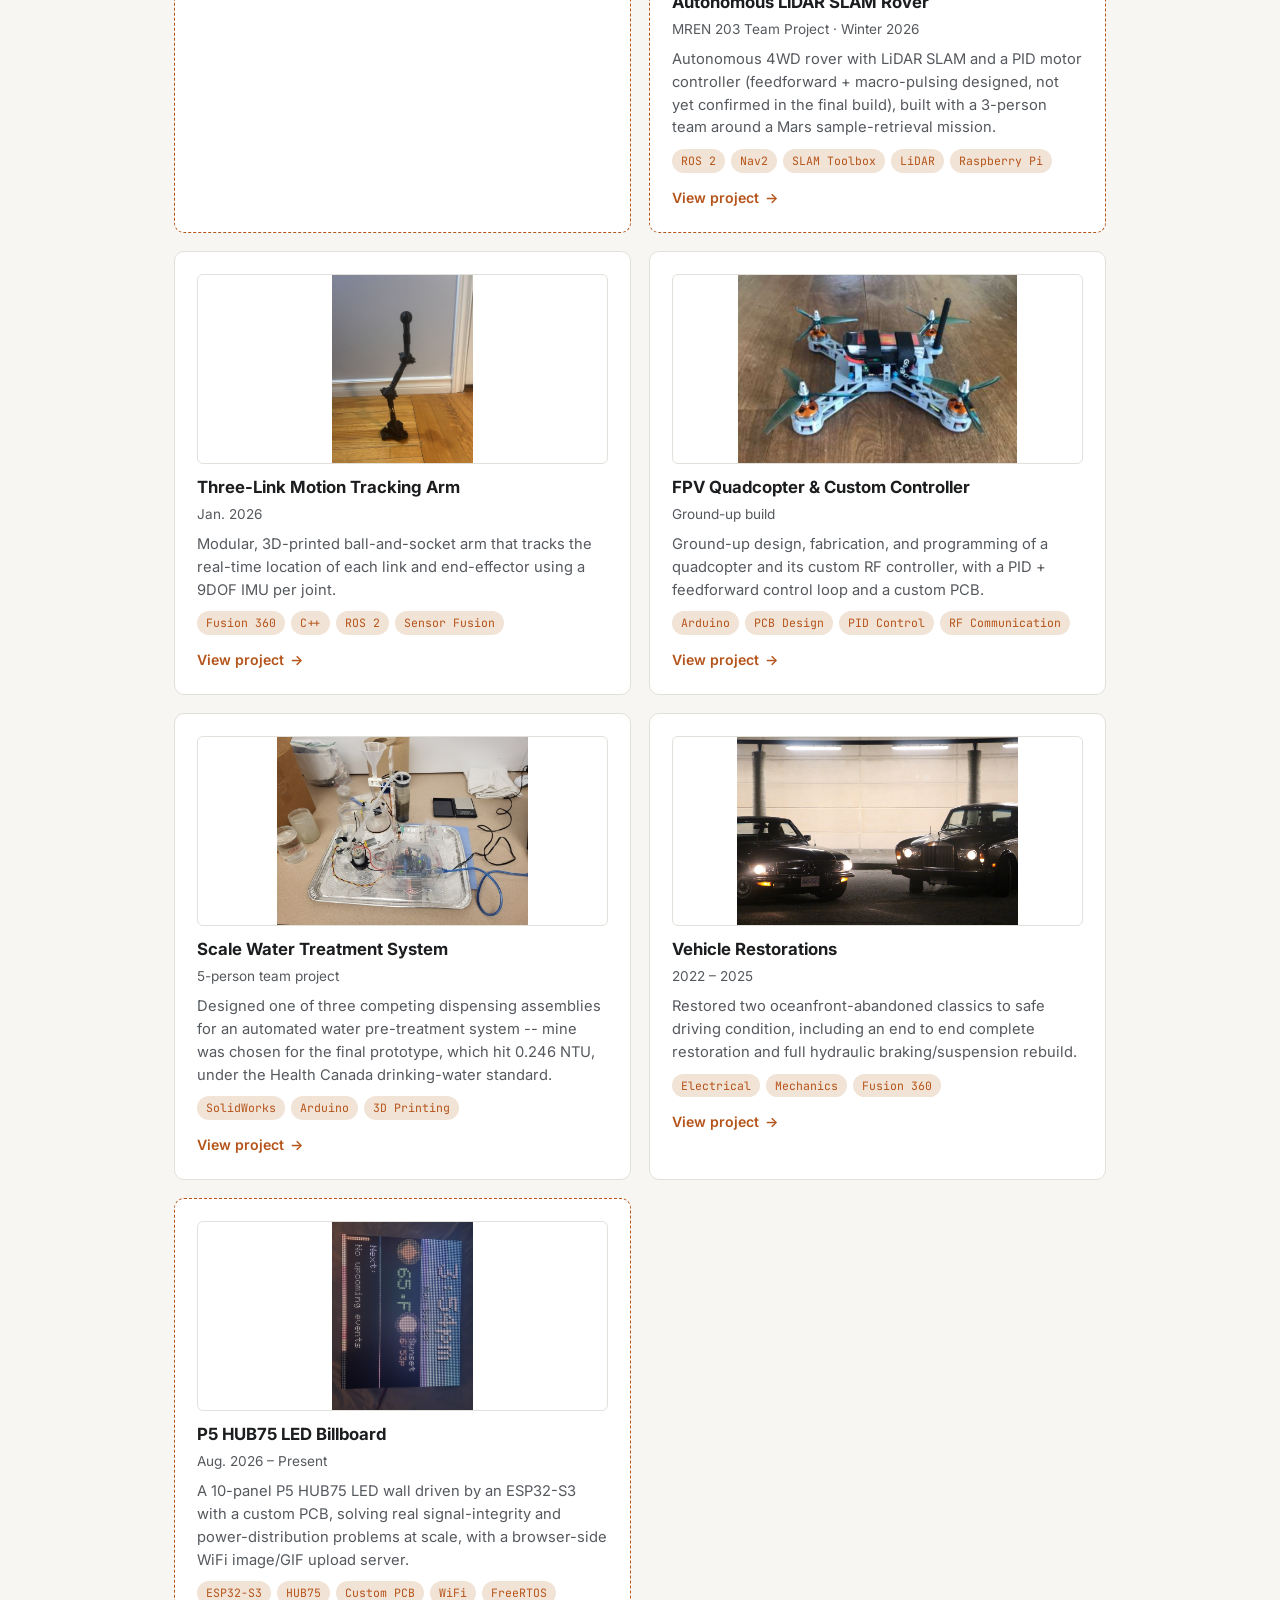
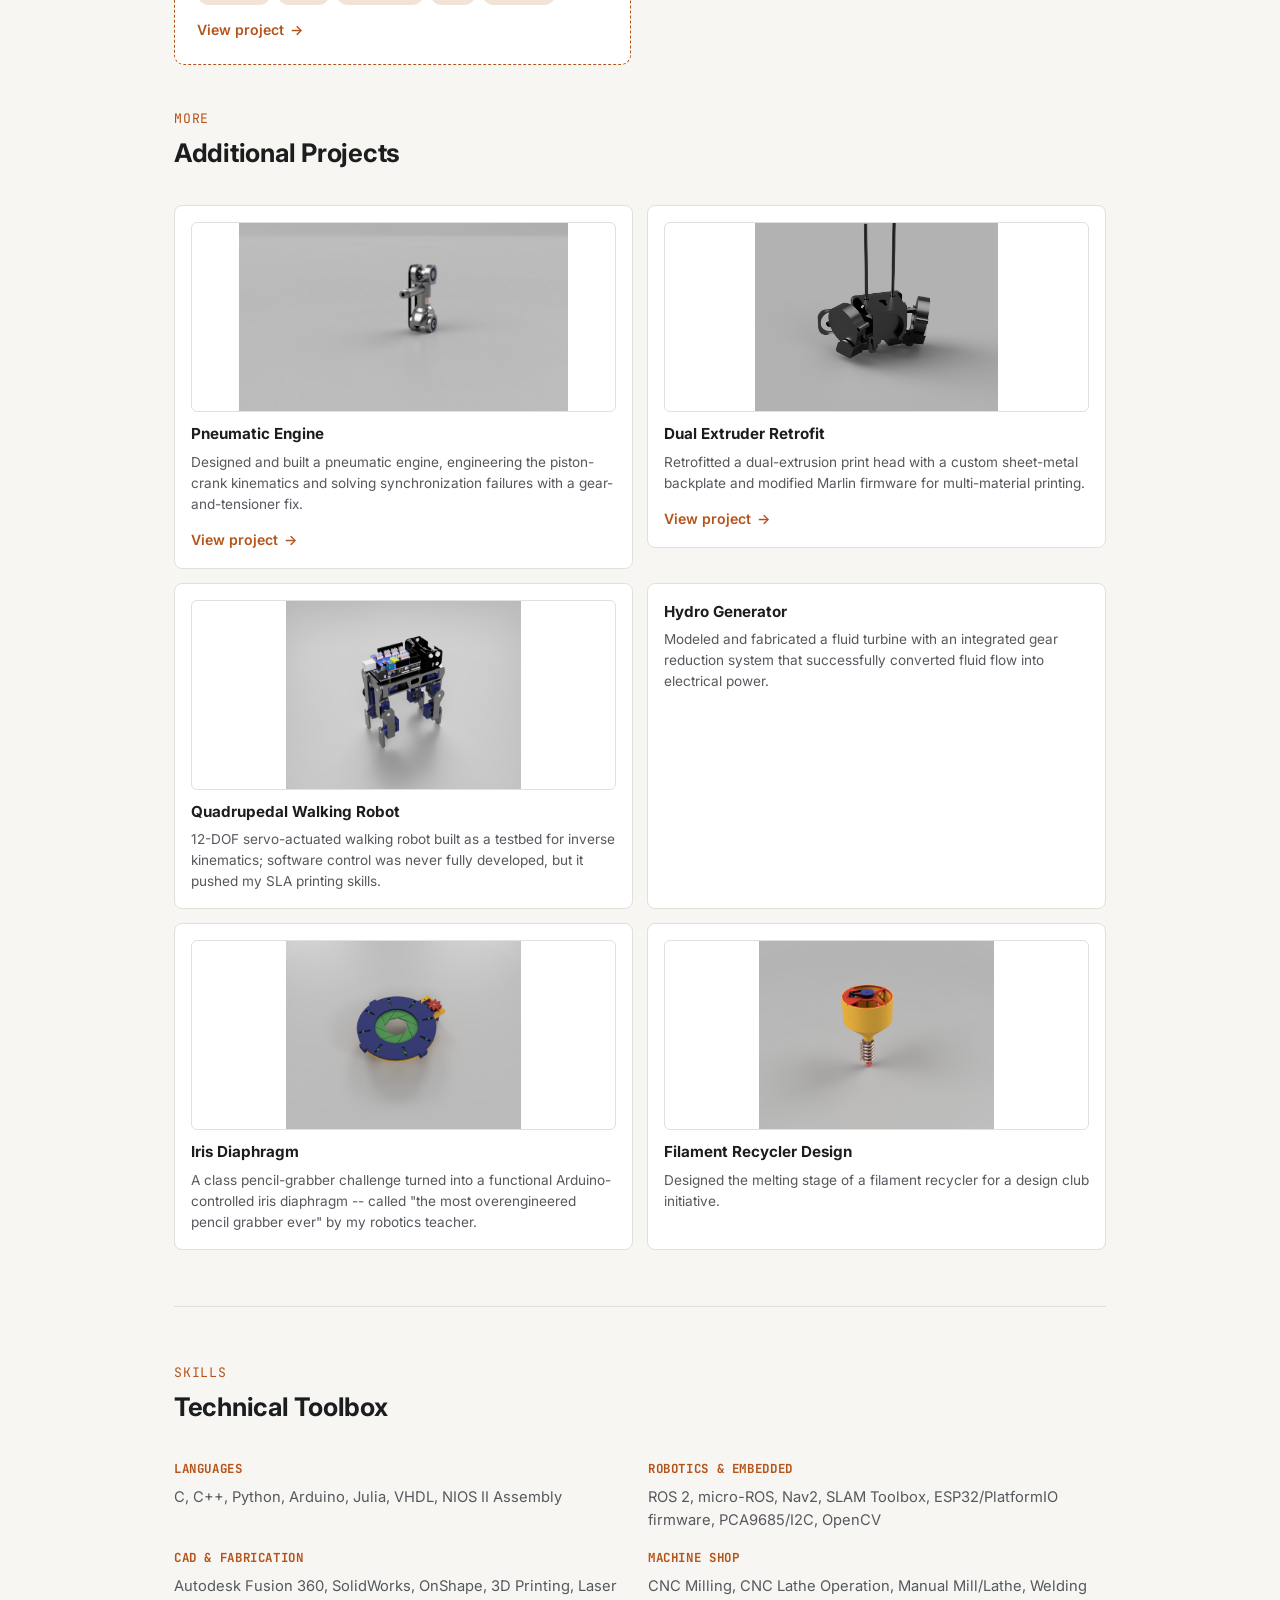
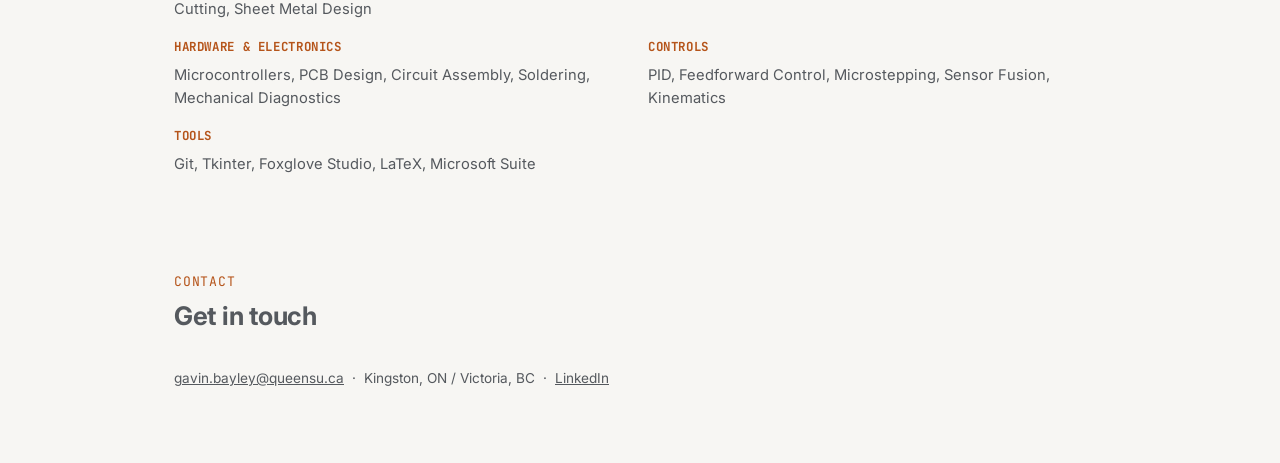
==== commit 14a11e89: "Move Pneumatic Engine and Dual Extruder to Additional Projects Move both cards from the main Design " ====
--- a/index.html
+++ b/index.html
@@ -234,40 +234,10 @@
         </div>
       </a>
 
-      <!-- Pneumatic Engine -->
-      <a class="card-link" href="projects/pneumatic-engine.html">
-        <div class="card">
-          <img class="card-thumb" src="images/pneumatic-engine/02.jpg" alt="Fusion 360 rendering of the pneumatic engine">
-          <h3>Pneumatic Engine</h3>
-          <div class="sub">Engineering 12, High School</div>
-          <p>Designed and built a pneumatic engine, engineering the piston-crank kinematics and
-            solving synchronization failures with a gear-and-tensioner fix.</p>
-          <div class="tags">
-            <span class="tag">Kinematics</span><span class="tag">Fusion 360</span><span class="tag">3D Printing</span>
-          </div>
-          <div class="view-link">View project <span class="arrow">→</span></div>
-        </div>
-      </a>
-
-      <!-- Dual Extruder Retrofit -->
-      <a class="card-link" href="projects/dual-extruder.html">
-        <div class="card">
-          <img class="card-thumb" src="images/dual-extruder/01.jpg" alt="Rendering of the dual-extruder backplate assembly">
-          <h3>Dual Extruder Retrofit</h3>
-          <div class="sub">Ender 3 Pro</div>
-          <p>Retrofitted a dual-extrusion print head with a custom sheet-metal backplate and
-            modified Marlin firmware for multi-material printing.</p>
-          <div class="tags">
-            <span class="tag">Sheet Metal Design</span><span class="tag">Firmware</span><span class="tag">Fusion 360</span>
-          </div>
-          <div class="view-link">View project <span class="arrow">→</span></div>
-        </div>
-      </a>
-
       <!-- P5 HUB75 LED Billboard -->
       <a class="card-link" href="projects/led-billboard.html">
         <div class="card draft">
-          <img class="card-thumb" src="images/led-billboard/IMG_7088.jpeg" alt="The wall powered on at night, displaying an uploaded image over WiFi">
+          <img class="card-thumb" src="images/led-billboard/17.jpg" alt="Dashboard mode running on the wall: time, weather, and the next calendar event">
           <h3>P5 HUB75 LED Billboard</h3>
           <div class="sub">Aug. 2026 – Present</div>
           <p>A 10-panel P5 HUB75 LED wall driven by an ESP32-S3 with a custom PCB, solving
@@ -289,6 +259,24 @@
       <h2>Additional Projects</h2>
     </div>
     <div class="mini-grid">
+      <a class="card-link" href="projects/pneumatic-engine.html">
+        <div class="mini-card">
+          <img class="card-thumb" src="images/pneumatic-engine/02.jpg" alt="Fusion 360 rendering of the pneumatic engine">
+          <h4>Pneumatic Engine</h4>
+          <p>Designed and built a pneumatic engine, engineering the piston-crank kinematics and
+            solving synchronization failures with a gear-and-tensioner fix.</p>
+          <div class="view-link">View project <span class="arrow">→</span></div>
+        </div>
+      </a>
+      <a class="card-link" href="projects/dual-extruder.html">
+        <div class="mini-card">
+          <img class="card-thumb" src="images/dual-extruder/01.jpg" alt="Rendering of the dual-extruder backplate assembly">
+          <h4>Dual Extruder Retrofit</h4>
+          <p>Retrofitted a dual-extrusion print head with a custom sheet-metal backplate and
+            modified Marlin firmware for multi-material printing.</p>
+          <div class="view-link">View project <span class="arrow">→</span></div>
+        </div>
+      </a>
       <div class="mini-card">
         <img class="card-thumb" src="images/quadruped/01.jpg" alt="Rendering of the quadrupedal walking robot">
         <h4>Quadrupedal Walking Robot</h4>
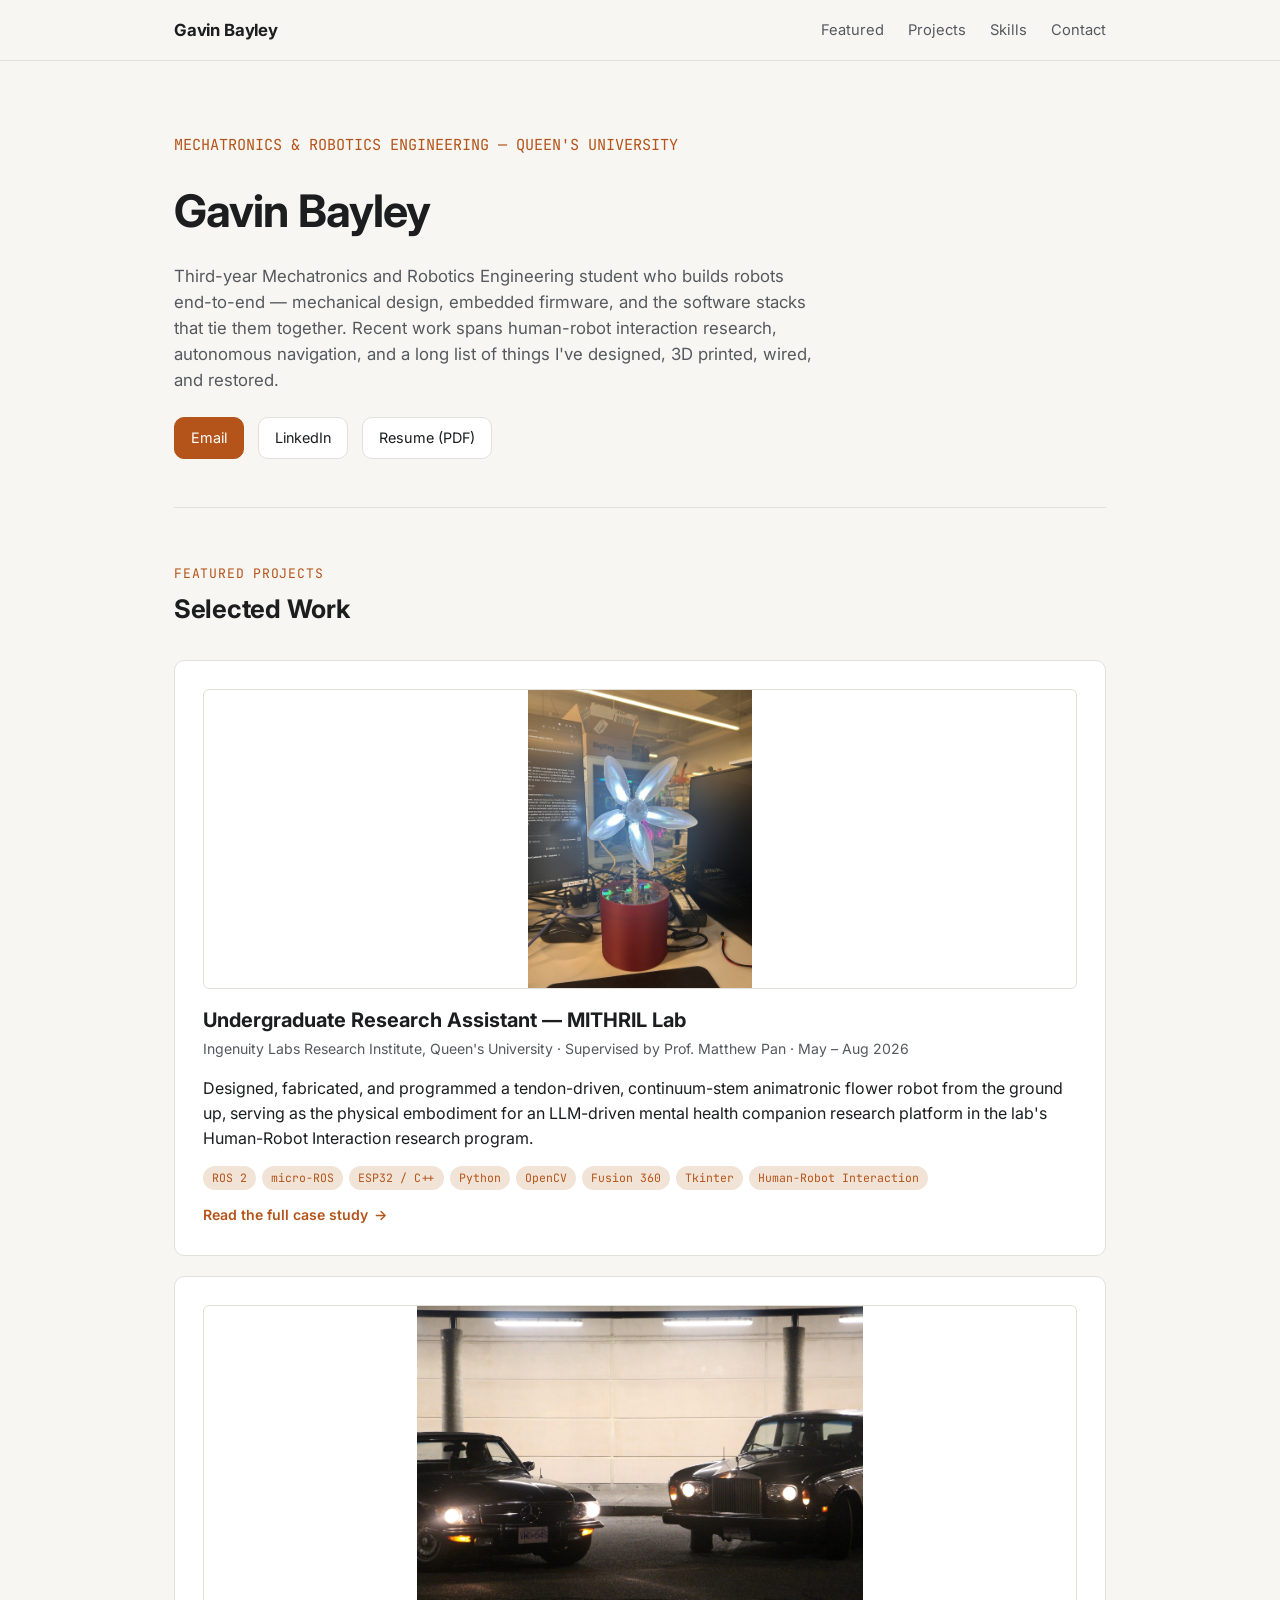
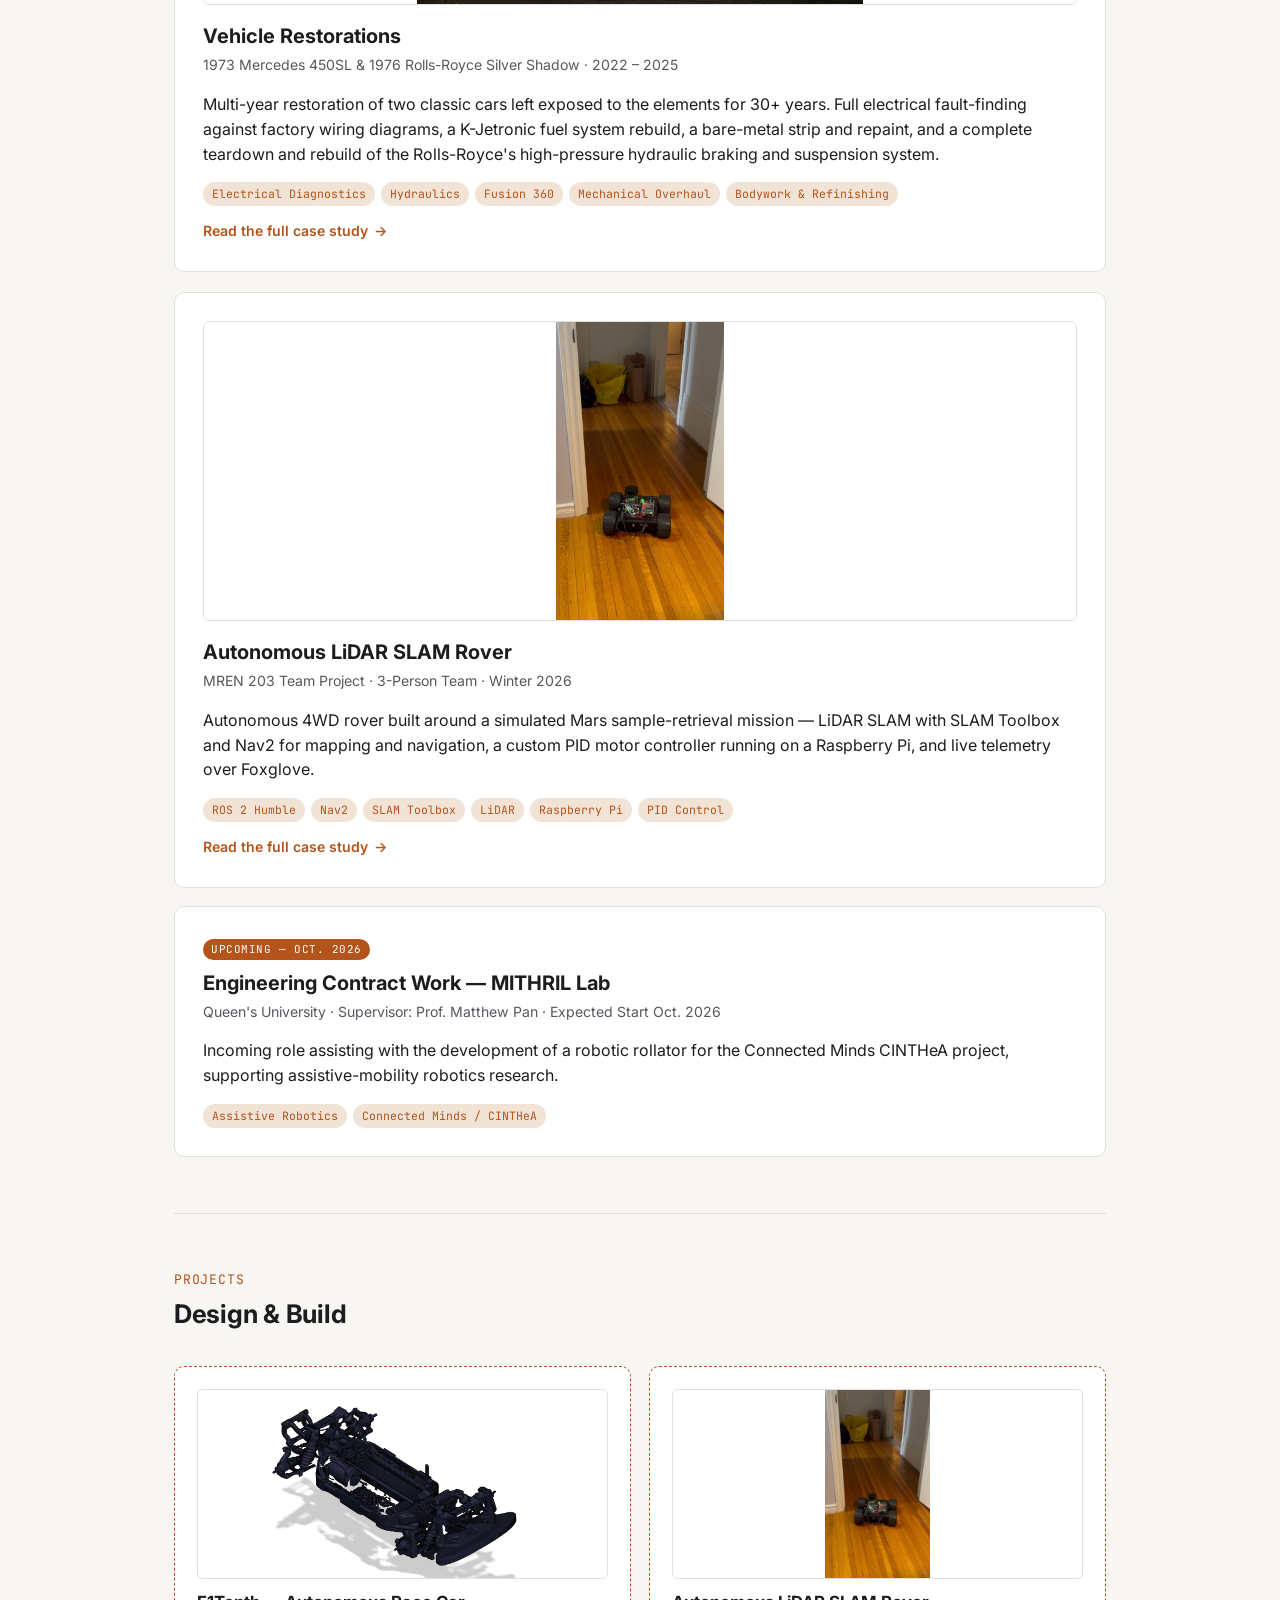
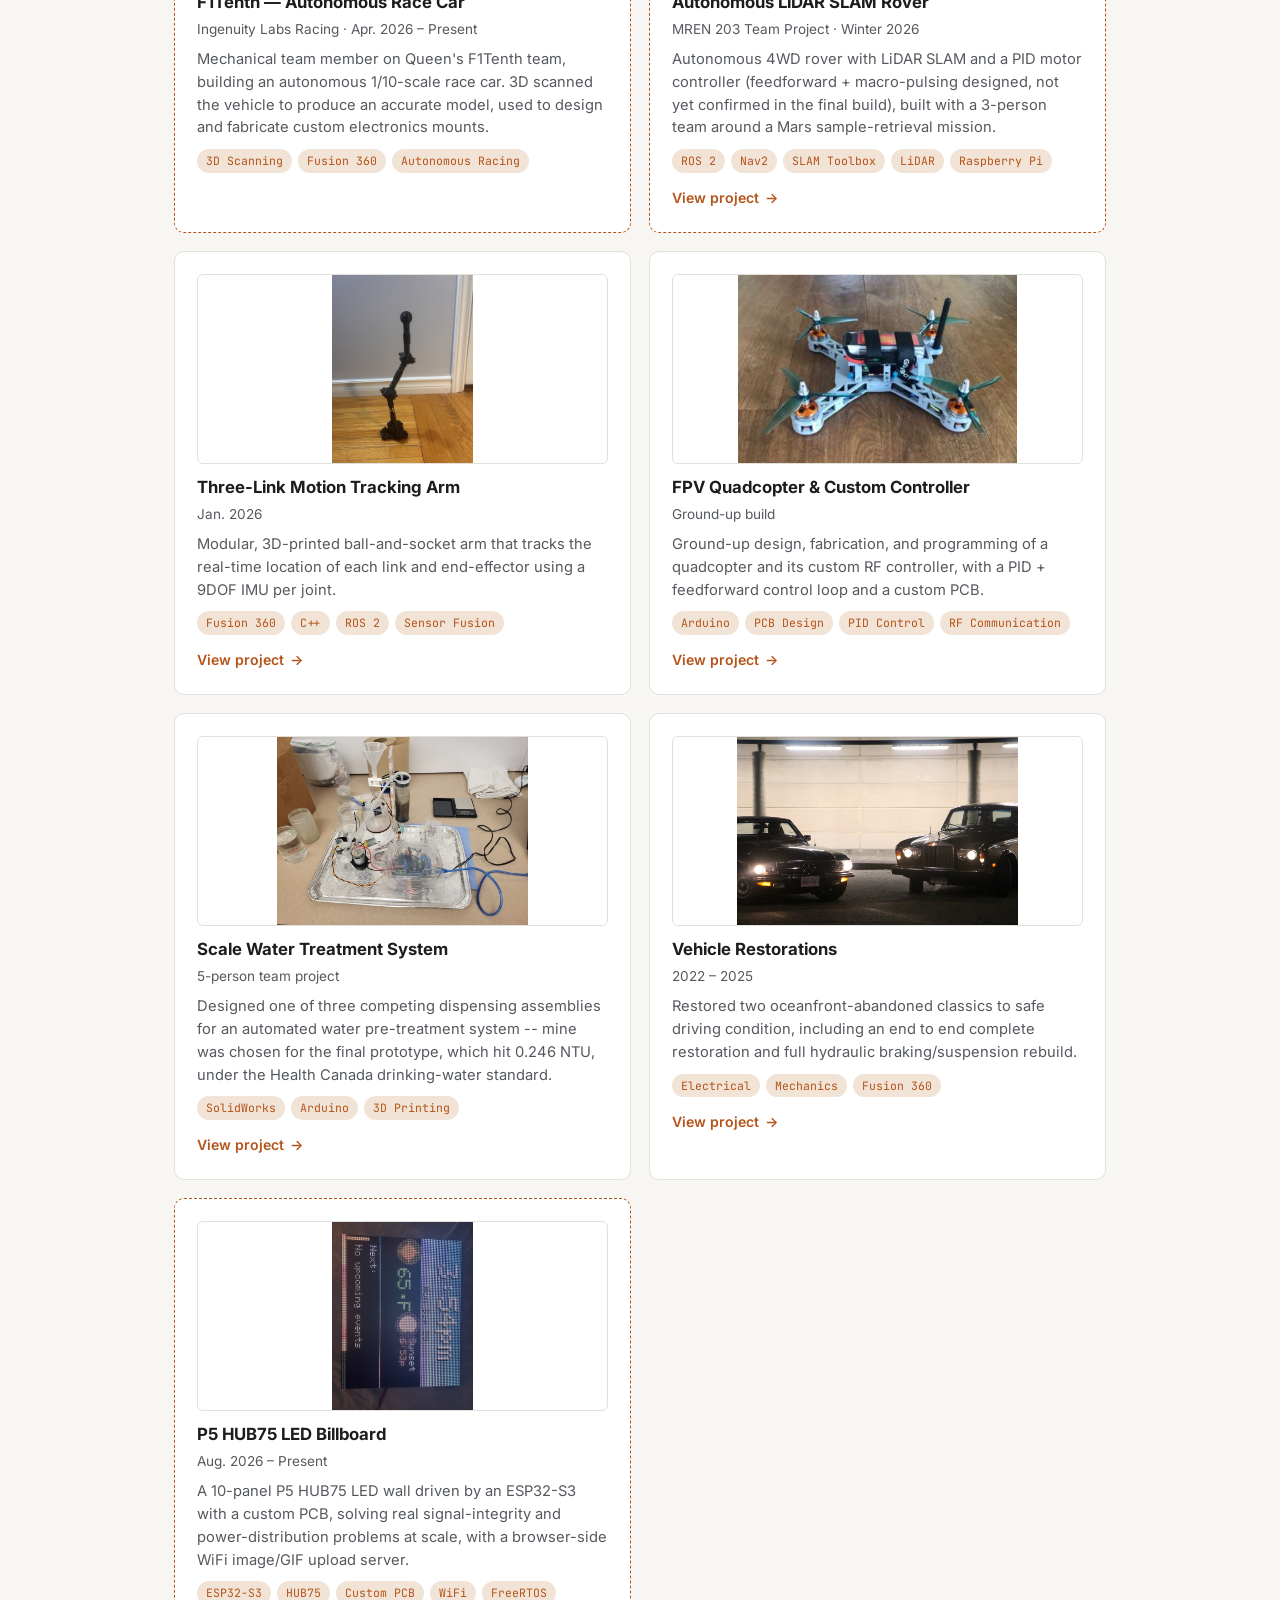
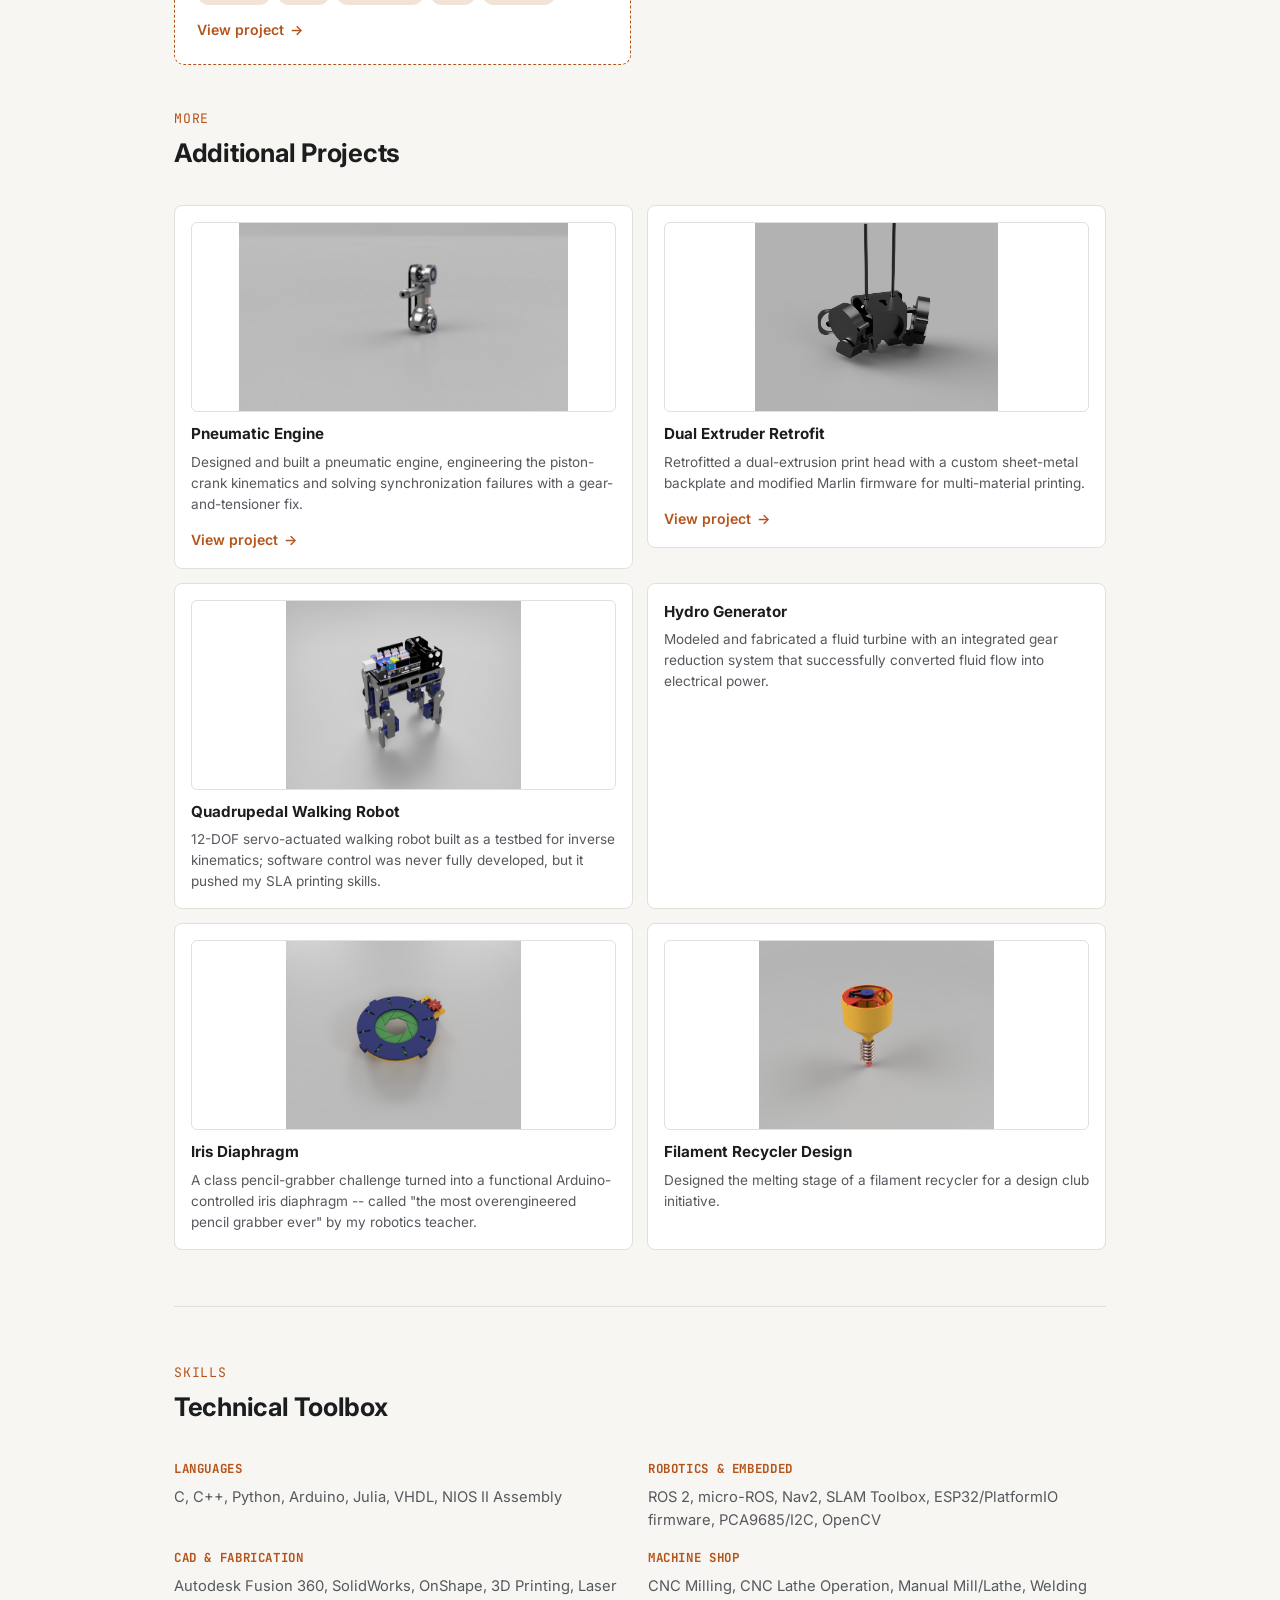
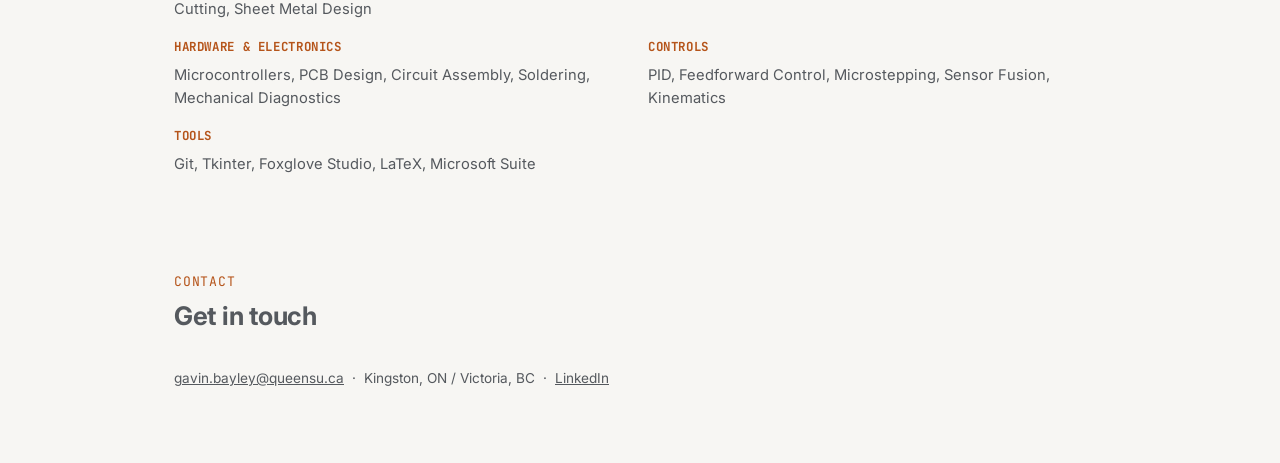
==== commit 37b3303a: "Add F1Tenth chassis scan thumbnail Co-Authored-By: Claude Sonnet 5 <noreply@anthropic.com>" ====
--- a/index.html
+++ b/index.html
@@ -144,6 +144,7 @@
 
       <!-- F1Tenth -->
       <div class="card draft">
+        <img class="card-thumb" src="images/f1tenth/01.jpg" alt="3D scan of the F1Tenth chassis, used to produce an accurate model for custom electronics mounts">
         <h3>F1Tenth — Autonomous Race Car</h3>
         <div class="sub">Ingenuity Labs Racing · Apr. 2026 – Present</div>
         <p>Mechanical team member on Queen's F1Tenth team, building an autonomous 1/10-scale
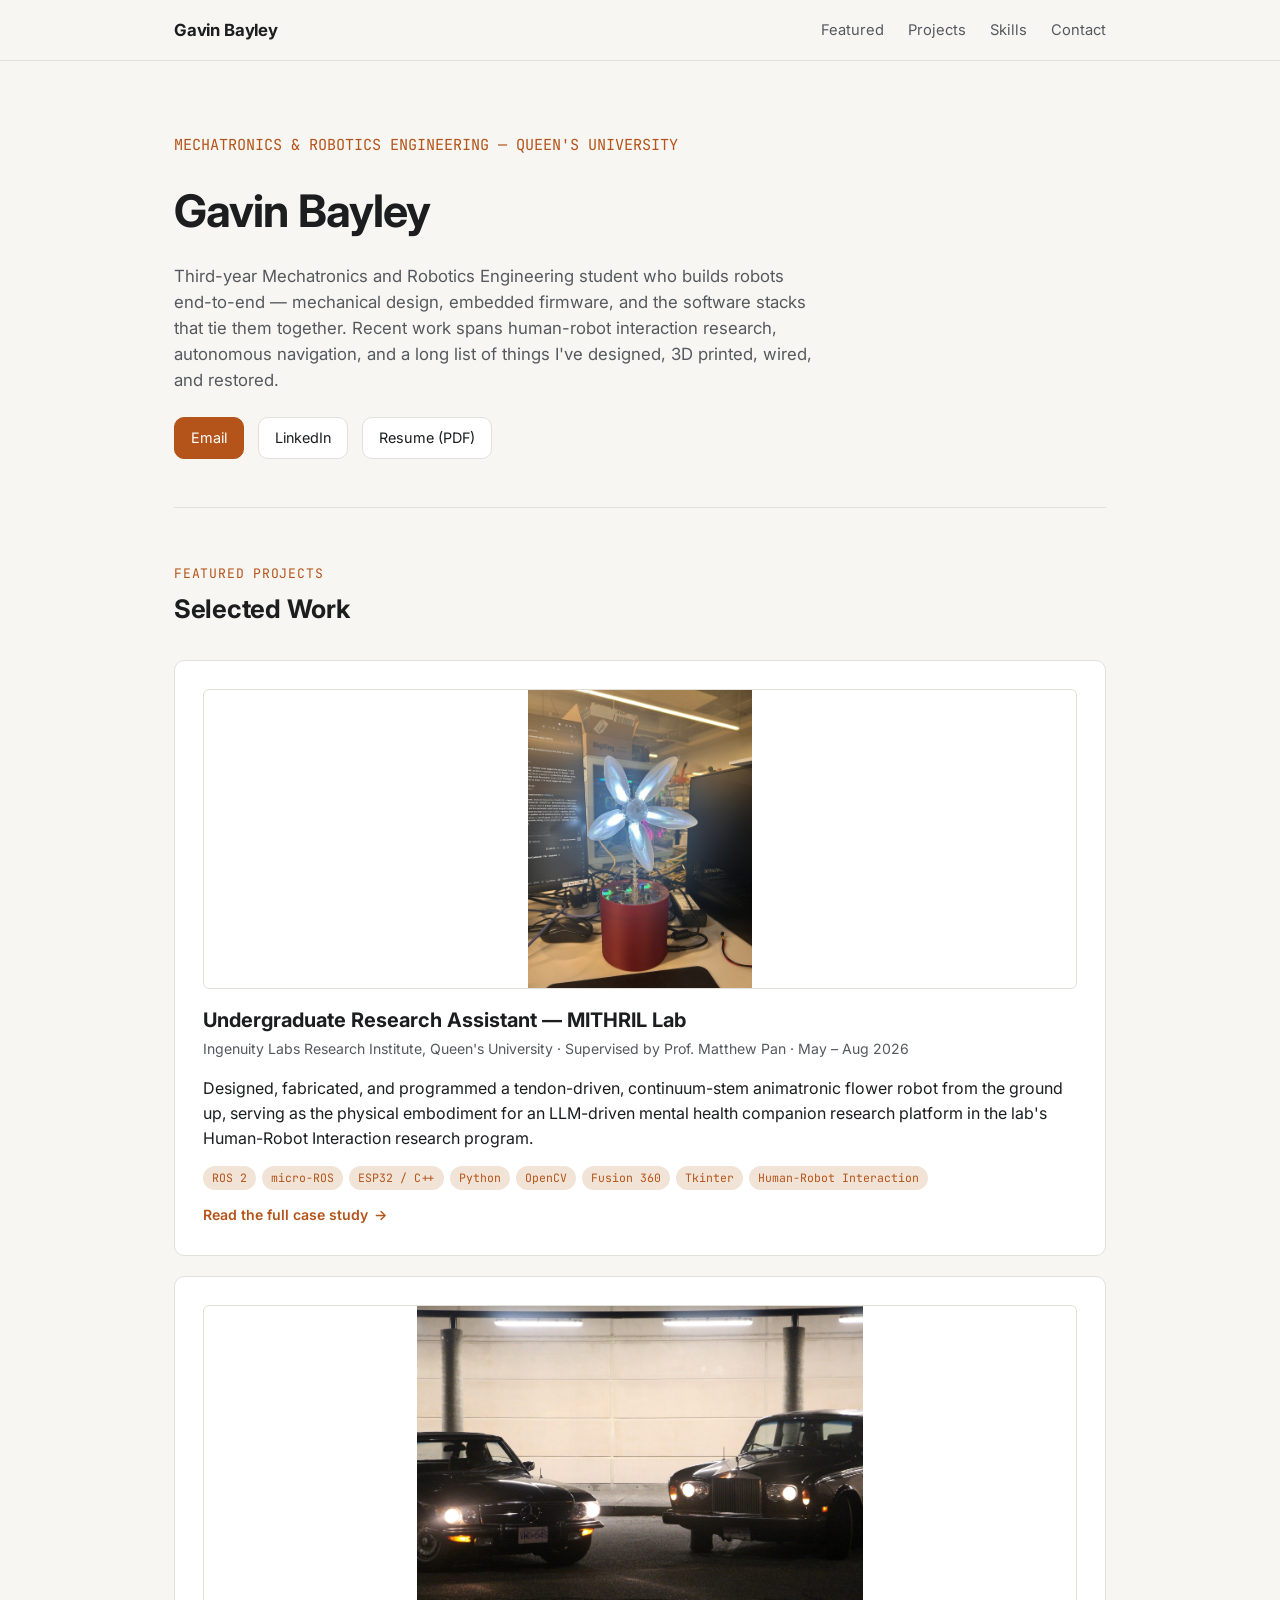
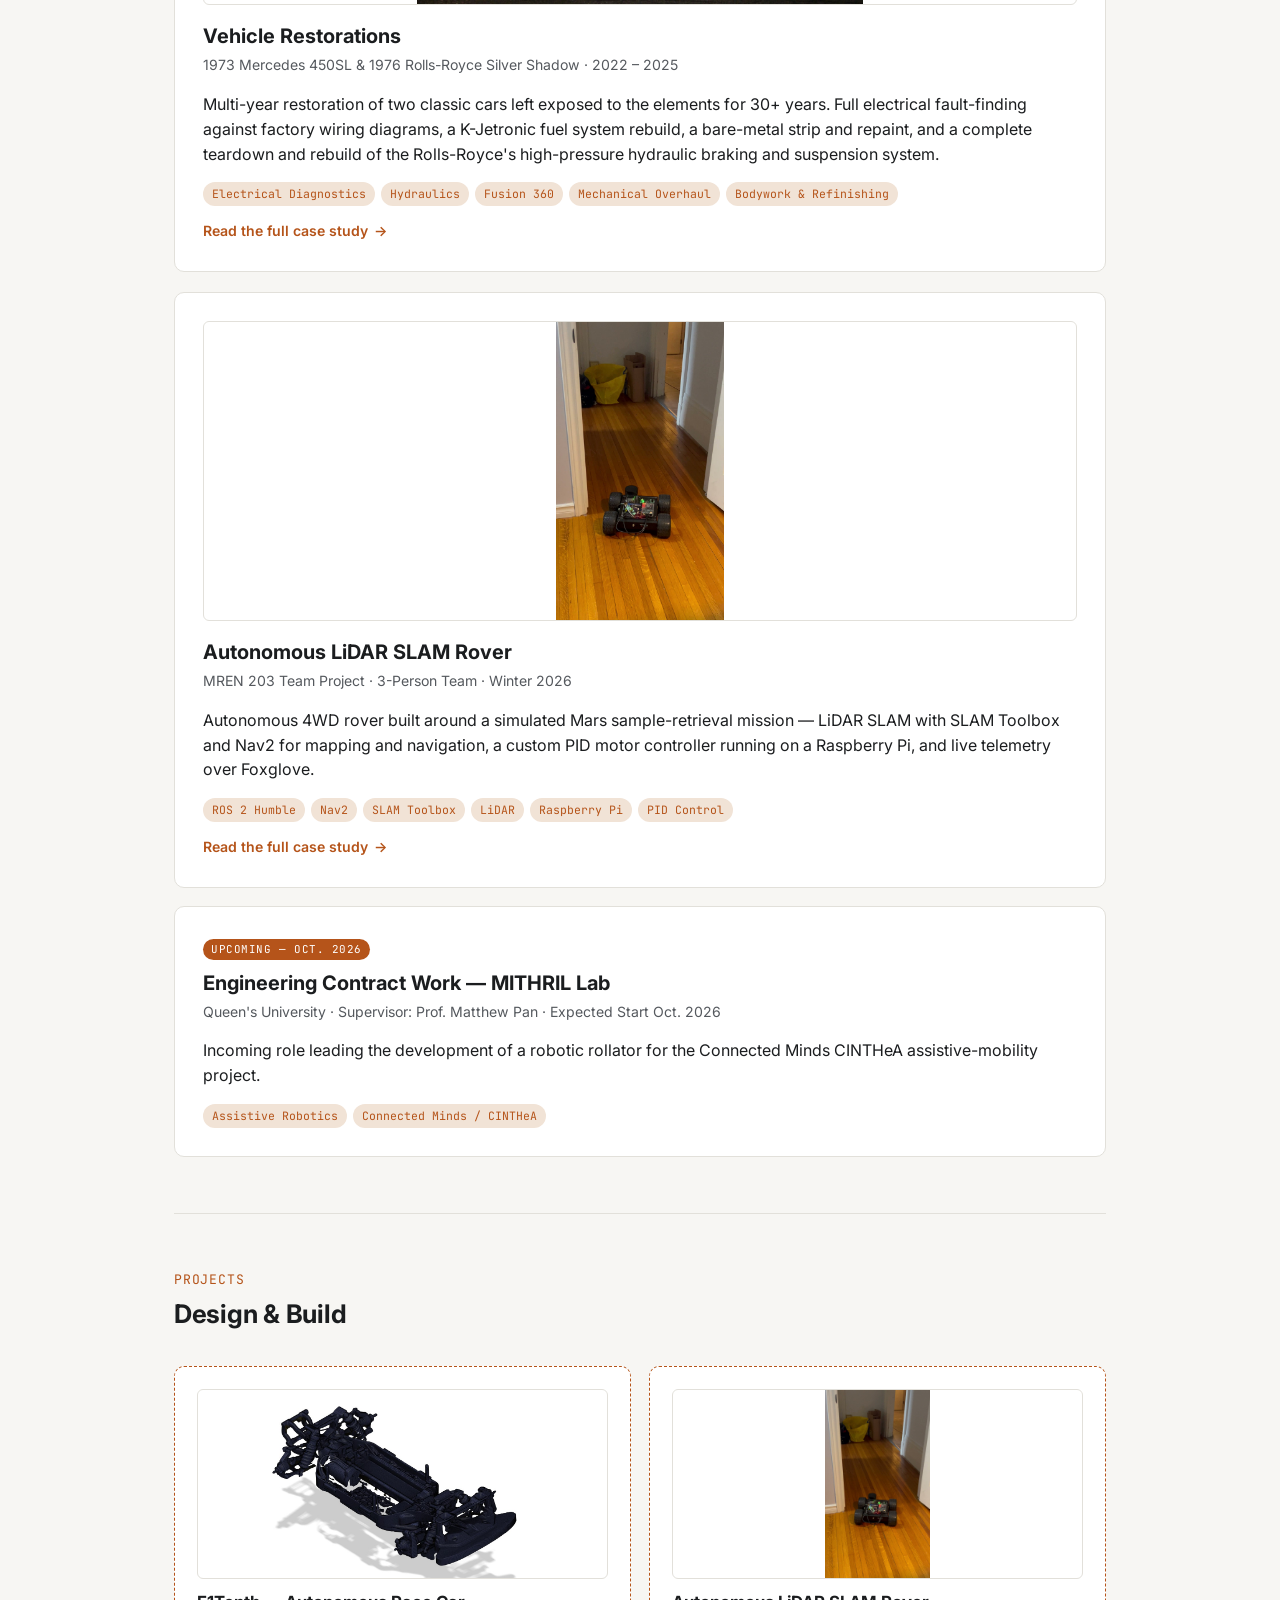
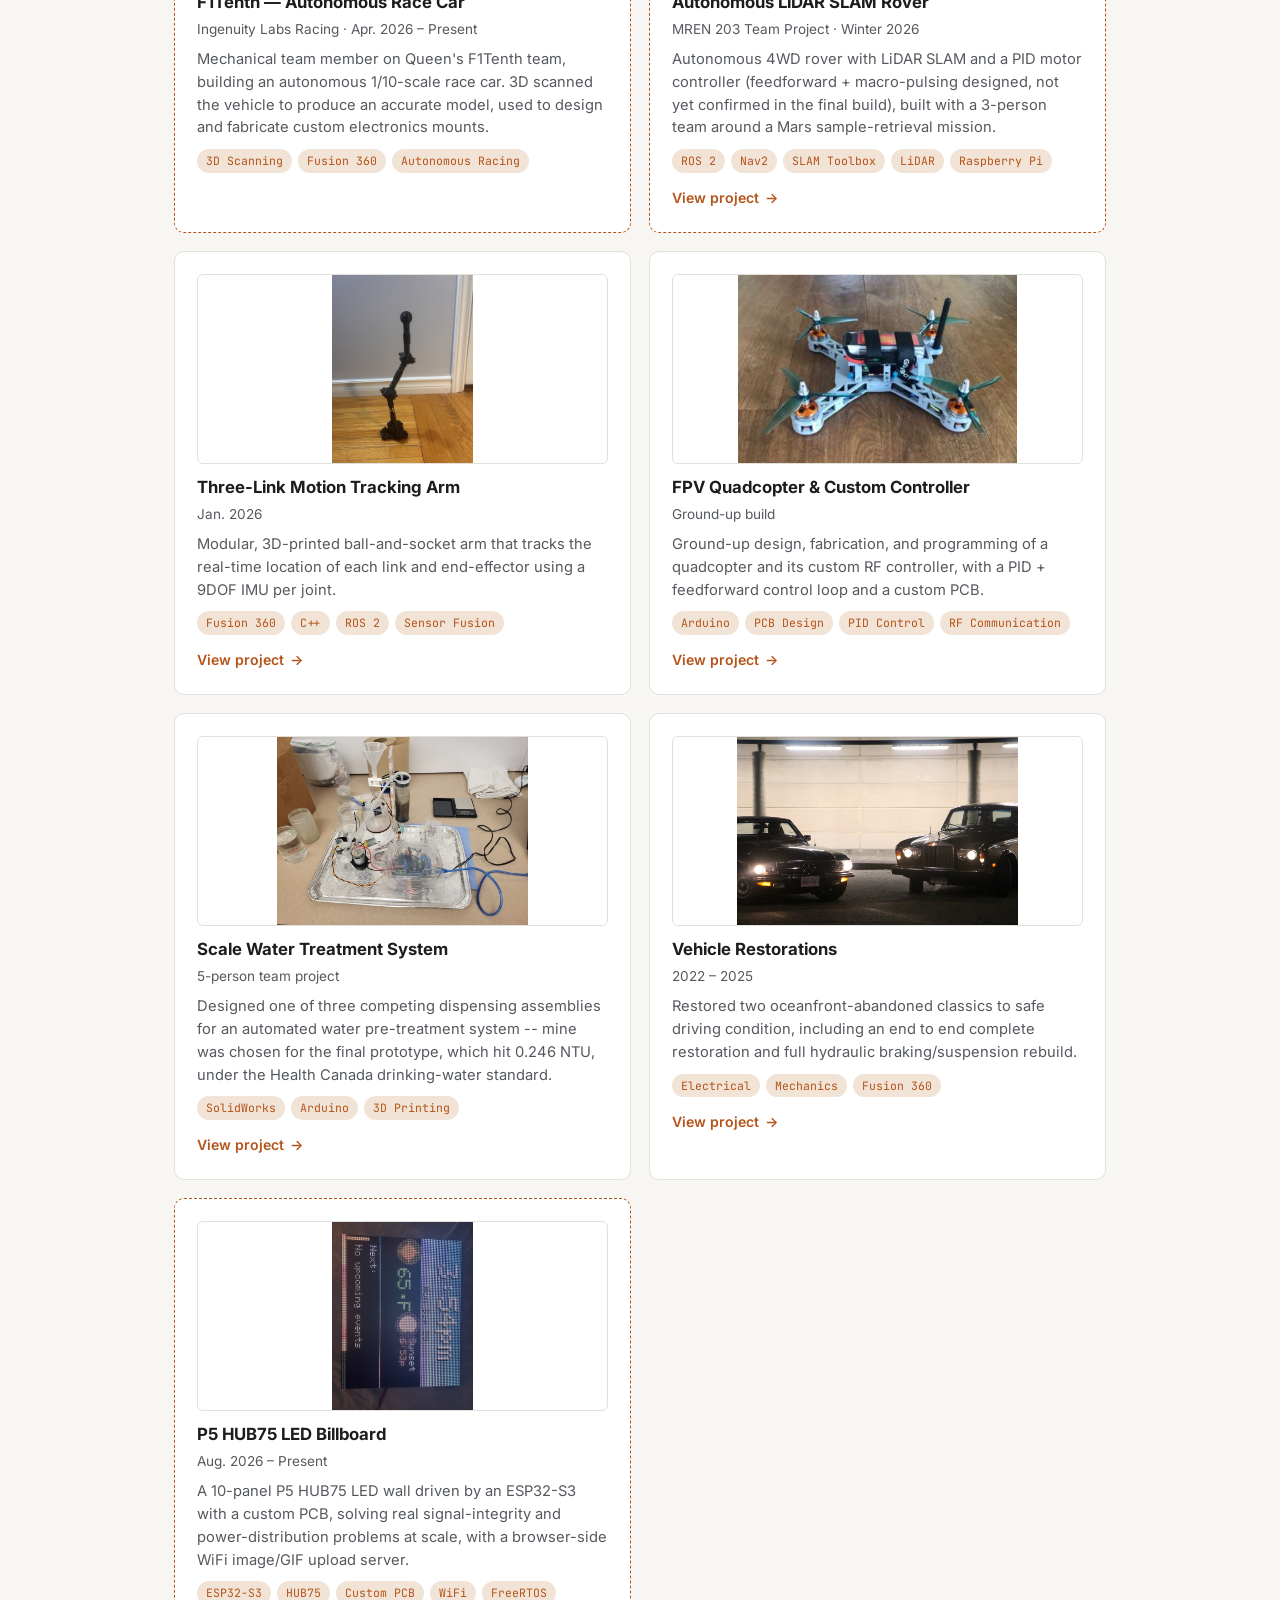
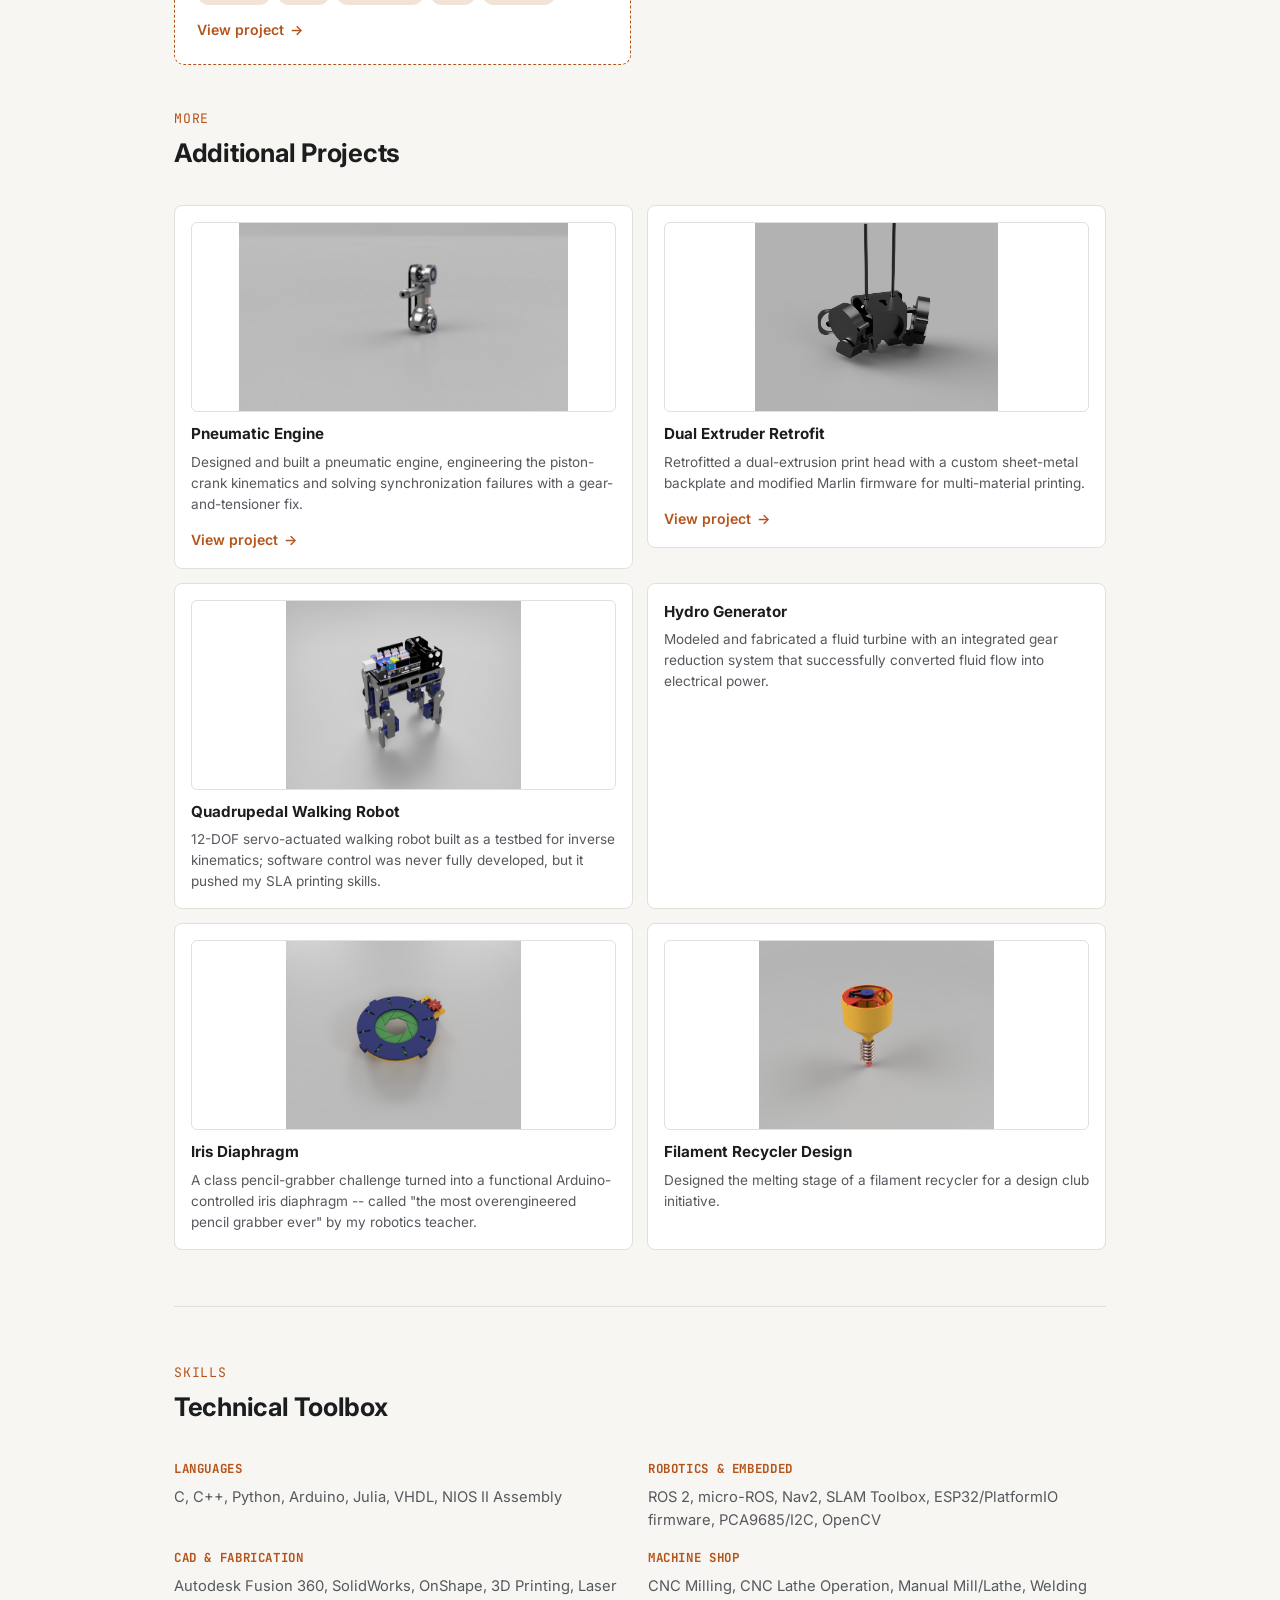
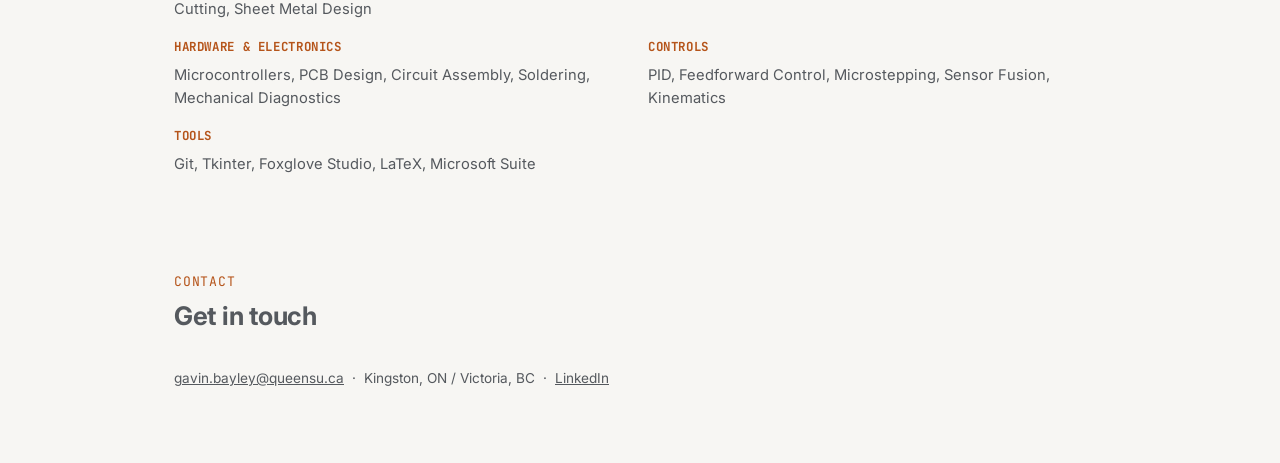
==== commit 0487ef4a: "Update rollator role to lead and refresh resume PDF Resume now includes the portfolio link and F1Ten" ====
--- a/index.html
+++ b/index.html
@@ -124,8 +124,8 @@
       <h3>Engineering Contract Work — MITHRIL Lab</h3>
       <div class="meta">Queen's University · Supervisor: Prof. Matthew Pan · Expected Start Oct. 2026</div>
       <p>
-        Incoming role assisting with the development of a robotic rollator for the Connected Minds
-        CINTHeA project, supporting assistive-mobility robotics research.
+        Incoming role leading the development of a robotic rollator for the Connected Minds
+        CINTHeA assistive-mobility project.
       </p>
       <div class="tags">
         <span class="tag">Assistive Robotics</span><span class="tag">Connected Minds / CINTHeA</span>
